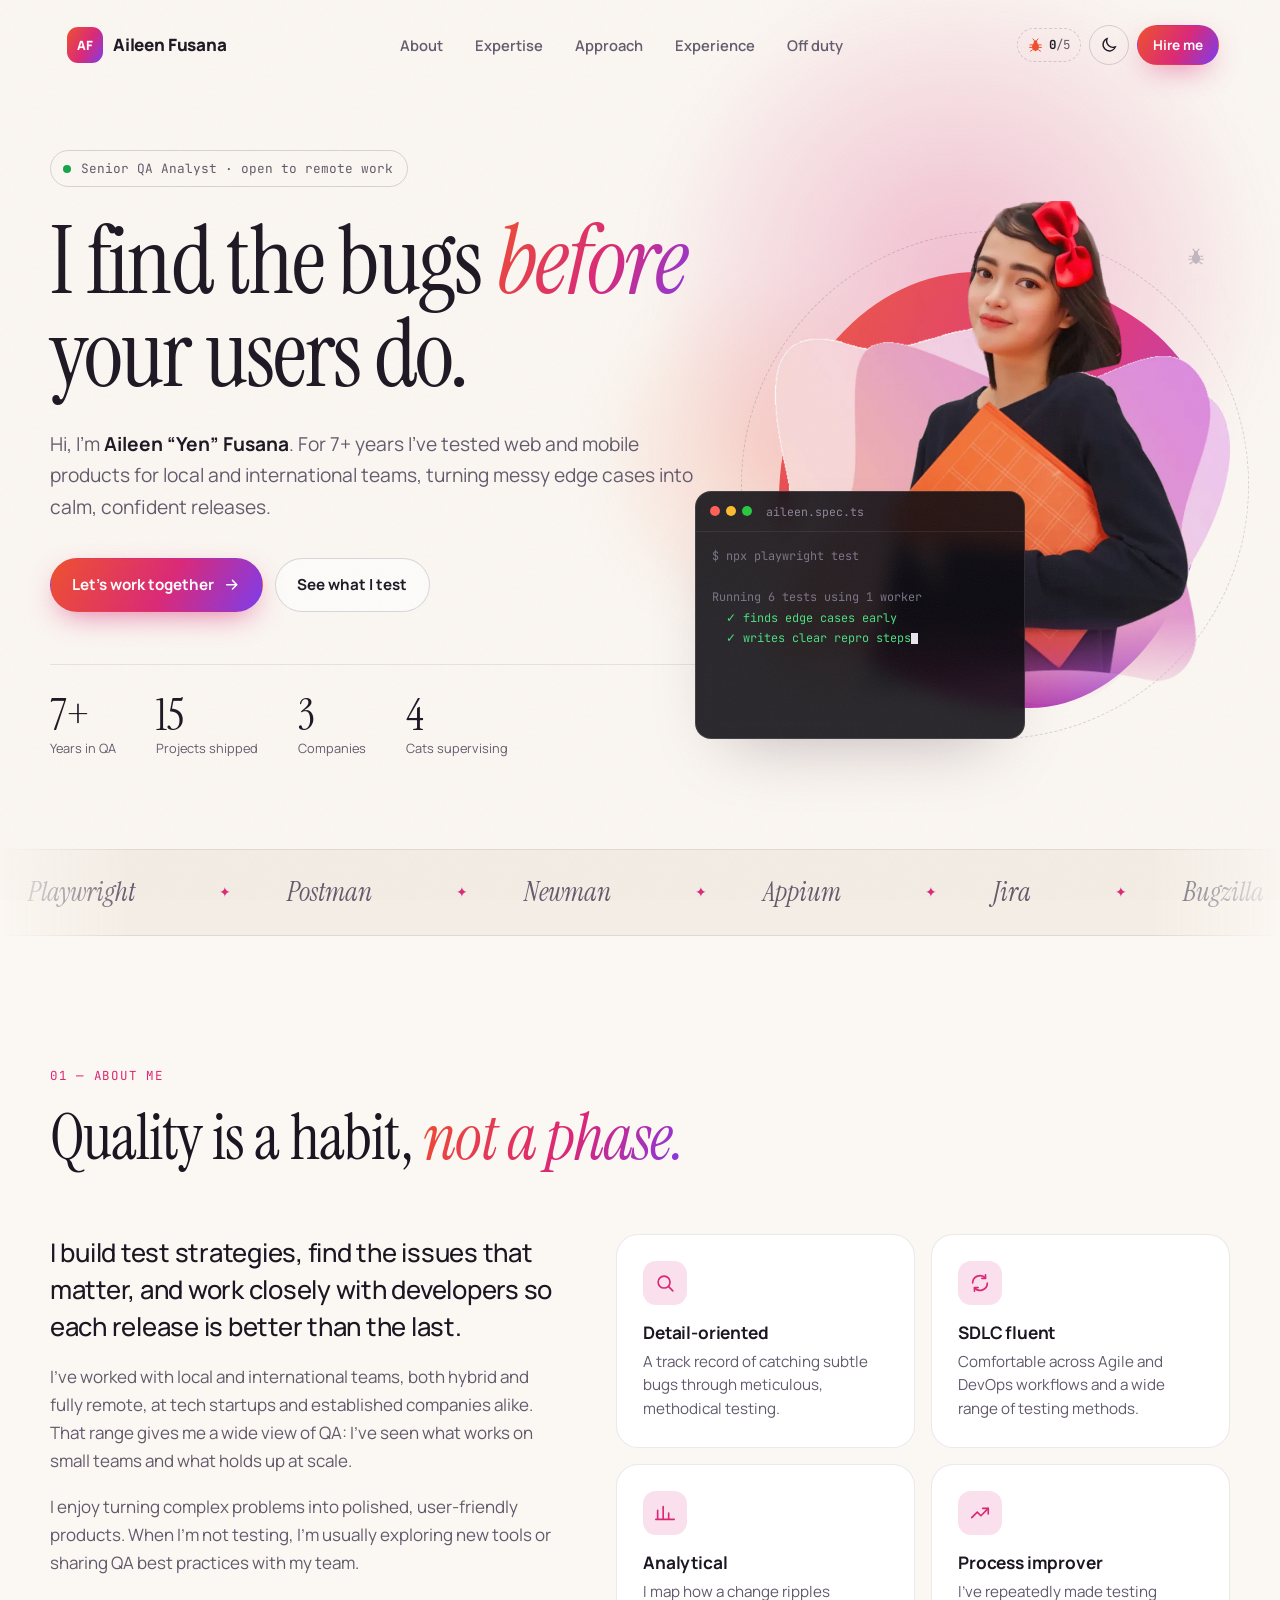
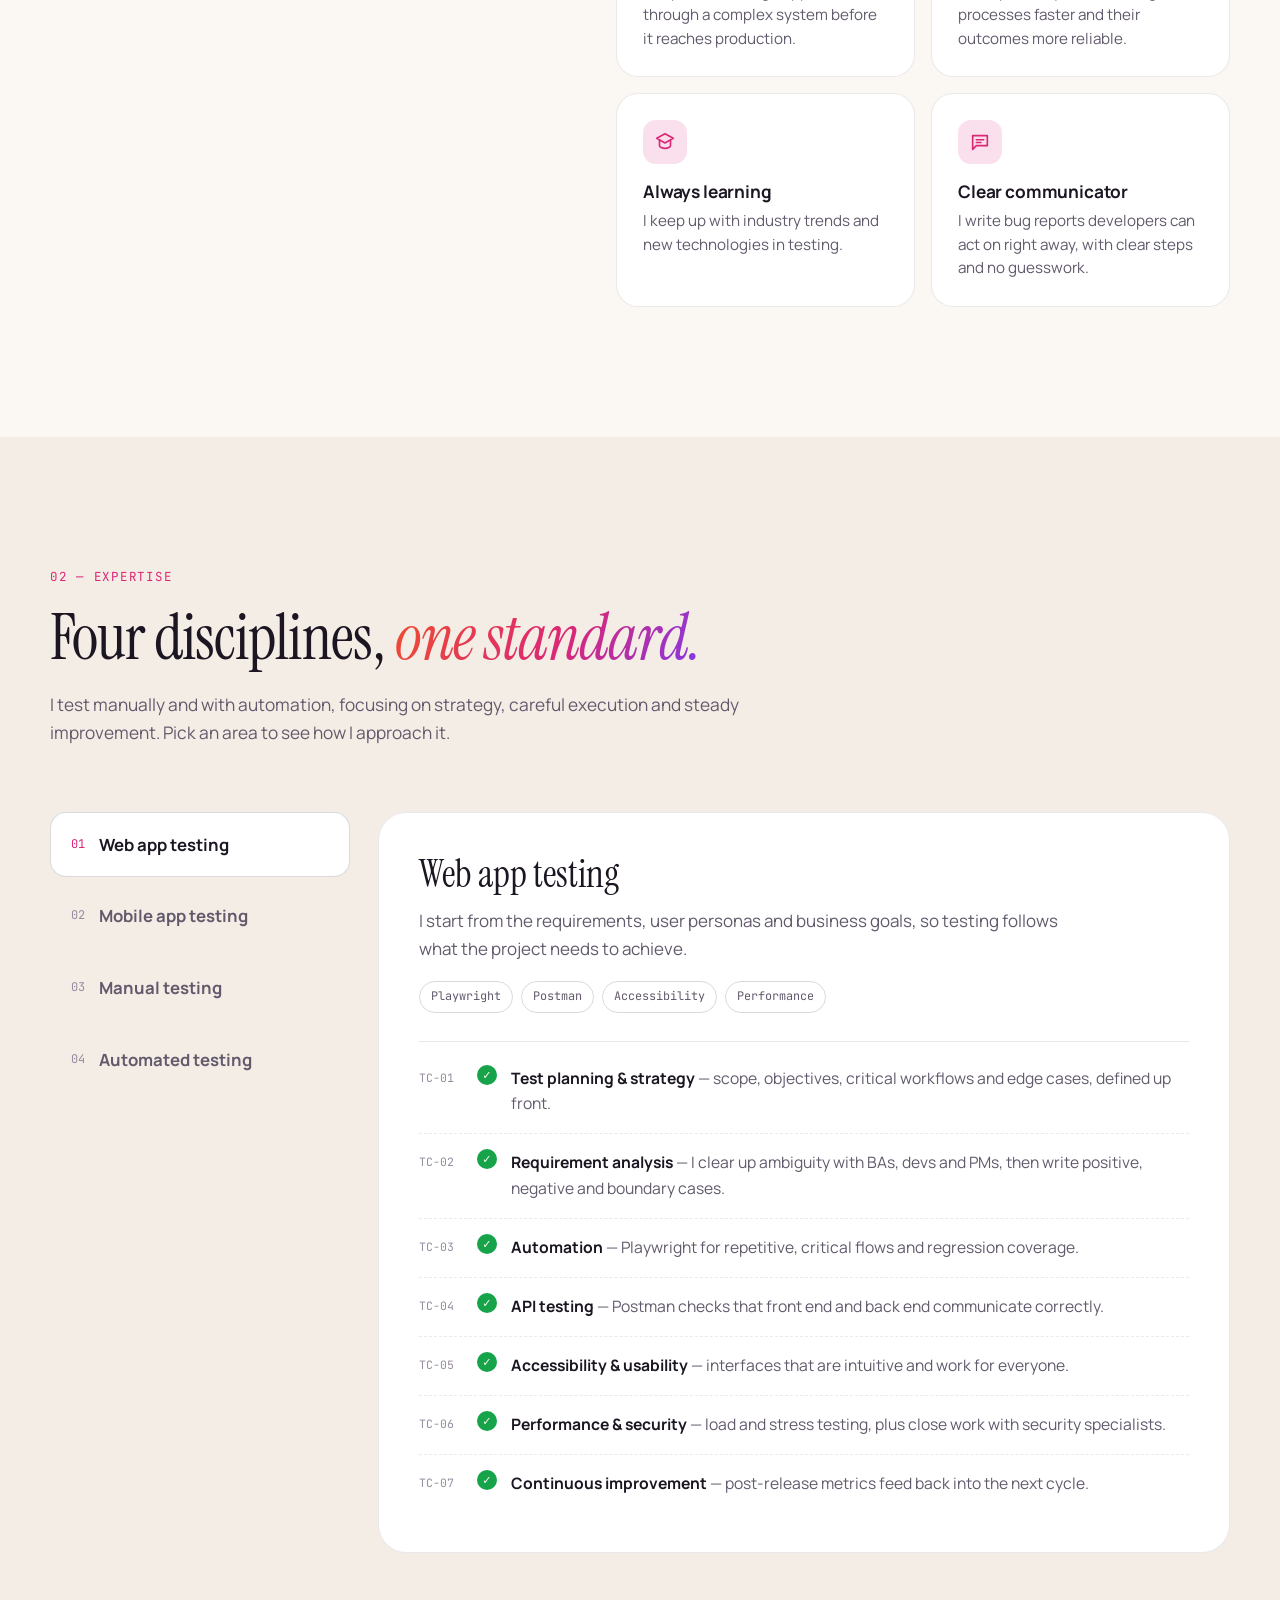
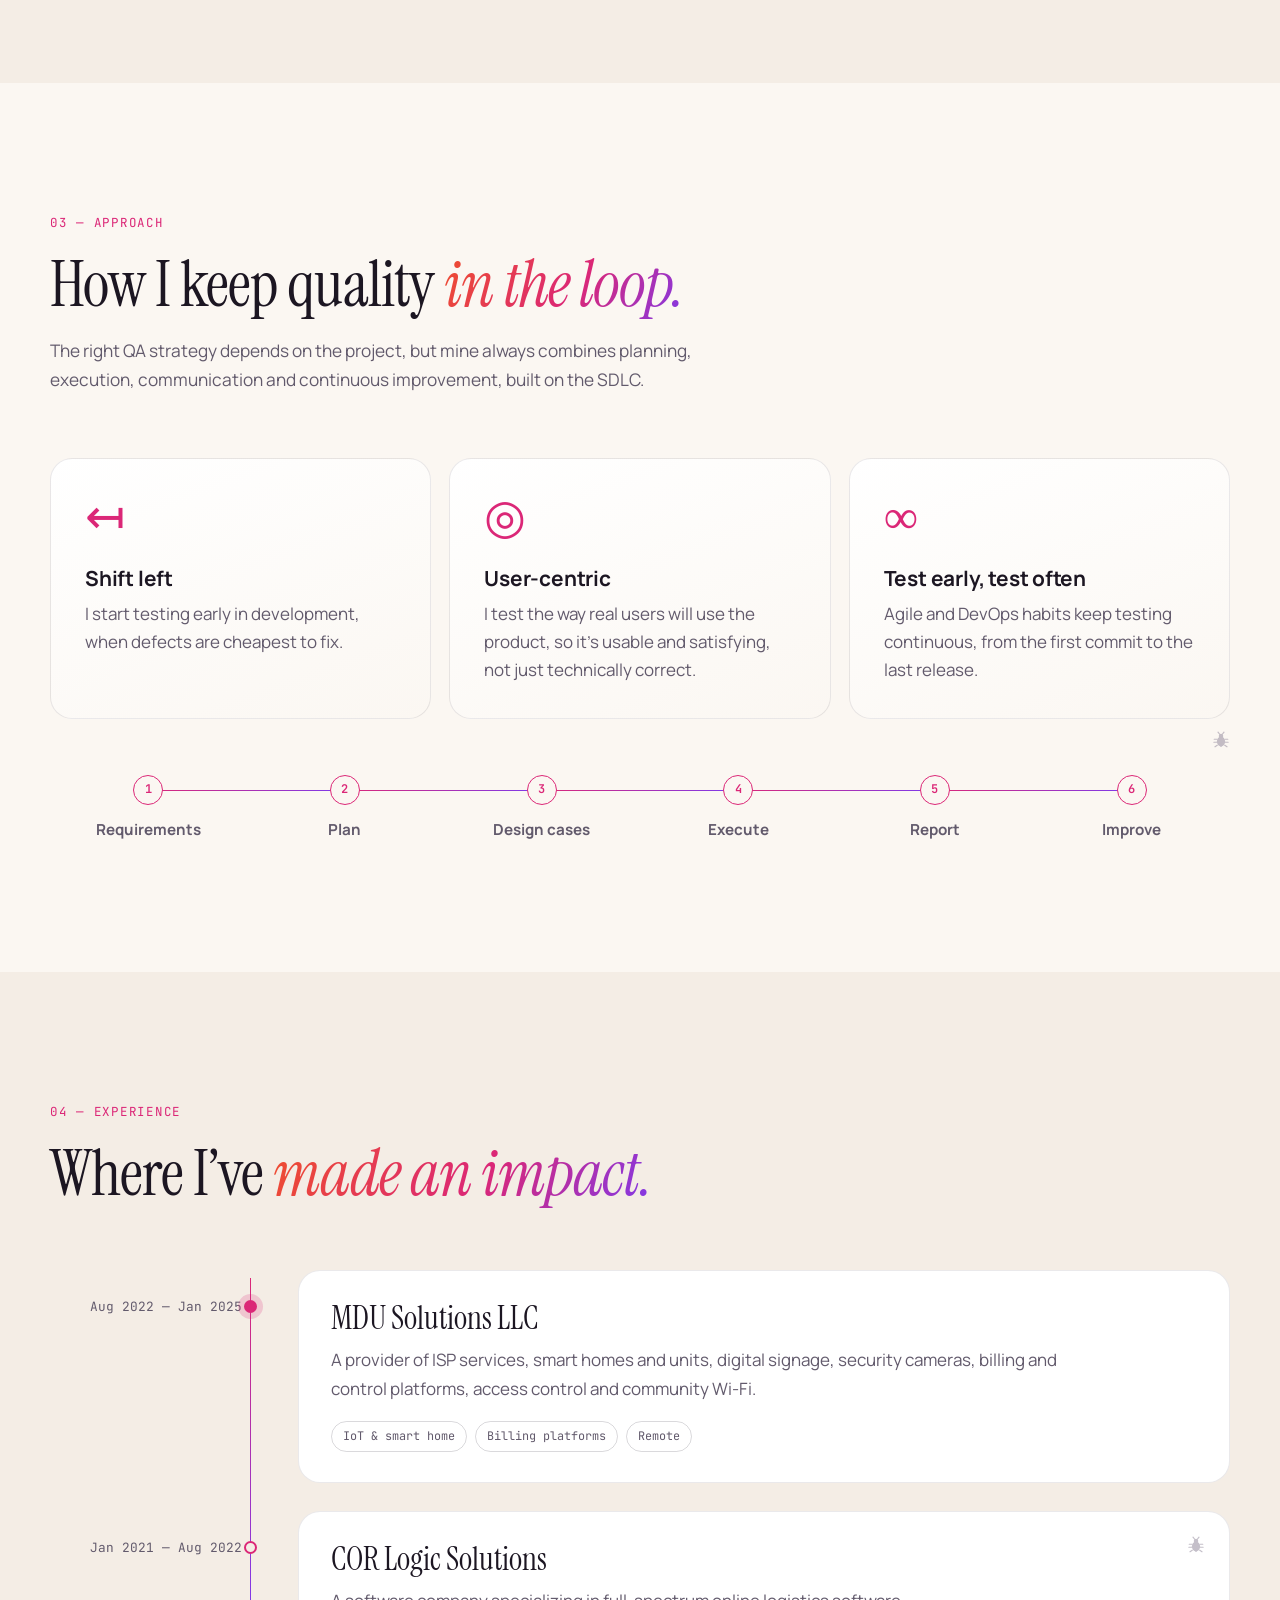
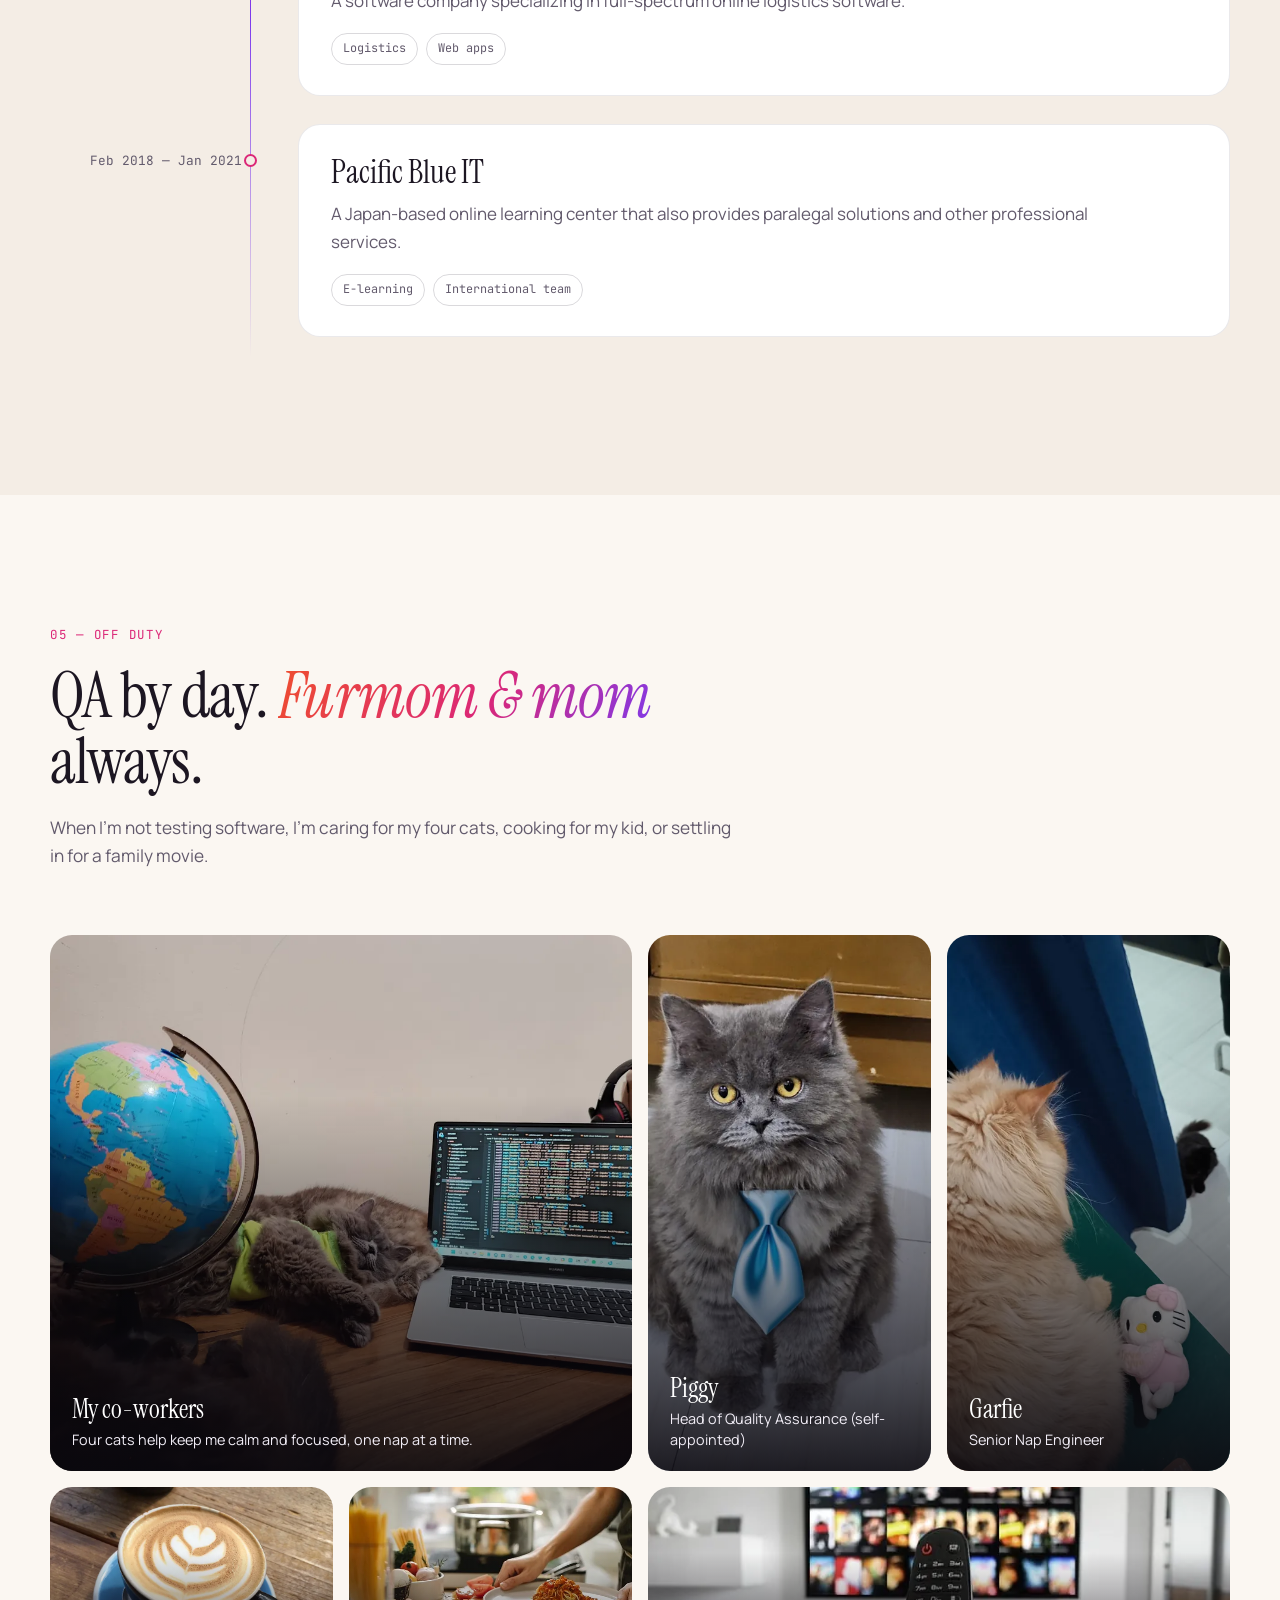
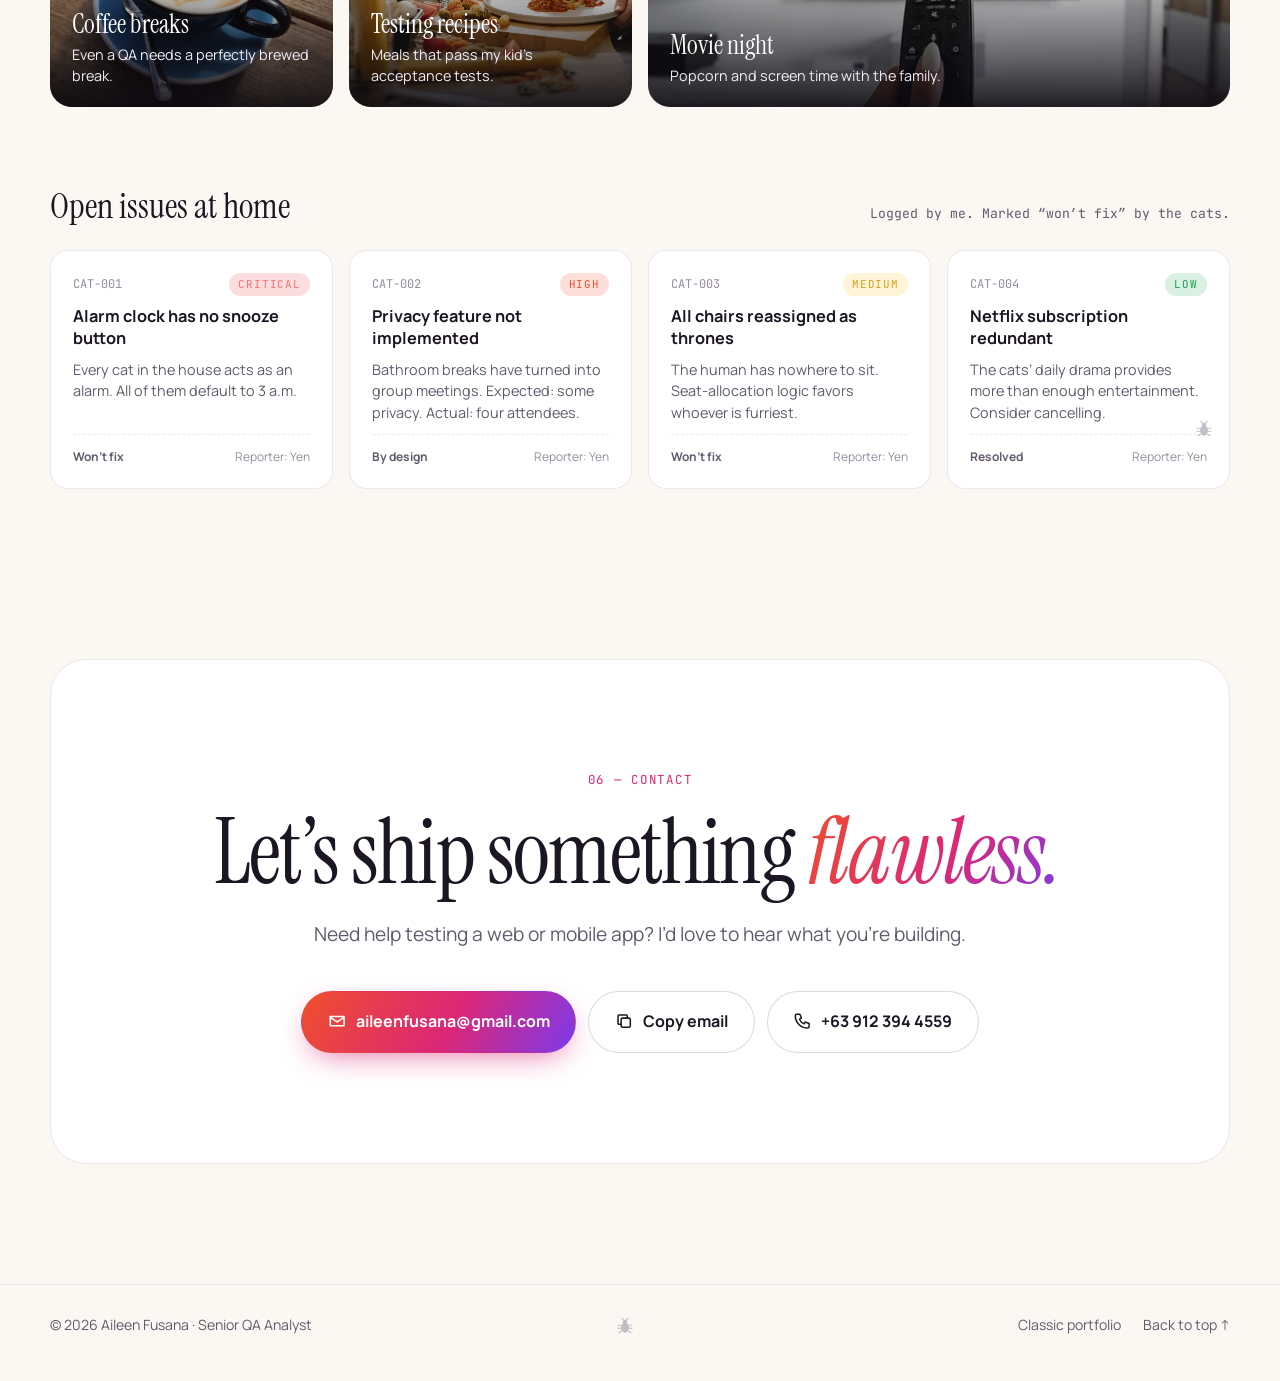
==== v2/index.html @ 0d00c23a "Add redesigned portfolio (v2) served at /v2/ A new single-page portfolio built alongside the classic" ====
<!doctype html>
<html lang="en">
<head>
  <meta charset="utf-8">
  <meta name="viewport" content="width=device-width, initial-scale=1">
  <title>Aileen Fusana — Senior QA Analyst</title>
  <meta name="description" content="Aileen “Yen” Fusana — Senior QA Analyst with 7+ years in web, mobile, manual and automated testing (Playwright, Postman, Appium).">
  <meta name="theme-color" content="#0e0c12">
  <meta property="og:title" content="Aileen Fusana — Senior QA Analyst">
  <meta property="og:description" content="I find the bugs before your users do.">
  <meta property="og:image" content="img/portrait.webp">
  <link rel="icon" href="data:image/svg+xml,<svg xmlns='http://www.w3.org/2000/svg' viewBox='0 0 64 64'><rect width='64' height='64' rx='16' fill='%23ff6b4a'/><path d='M18 33l9 9 19-20' stroke='white' stroke-width='7' fill='none' stroke-linecap='round' stroke-linejoin='round'/></svg>">
  <link rel="preconnect" href="https://fonts.googleapis.com">
  <link rel="preconnect" href="https://fonts.gstatic.com" crossorigin>
  <link href="https://fonts.googleapis.com/css2?family=Instrument+Serif:ital@0;1&family=Manrope:wght@400;500;600;700;800&family=JetBrains+Mono:wght@400;600&display=swap" rel="stylesheet">
  <link rel="stylesheet" href="styles.css">
  <script>
    try { var t = localStorage.getItem('af-theme'); if (t) document.documentElement.dataset.theme = t; } catch (e) {}
  </script>
</head>
<body>
  <div class="grain" aria-hidden="true"></div>

  <!-- ============ NAV ============ -->
  <header class="nav" id="top">
    <a class="brand" href="#top" aria-label="Aileen Fusana, home">
      <span class="brand-mark">AF</span>
      <span class="brand-name">Aileen Fusana</span>
    </a>
    <nav class="nav-links" aria-label="Primary">
      <a href="#about">About</a>
      <a href="#expertise">Expertise</a>
      <a href="#approach">Approach</a>
      <a href="#experience">Experience</a>
      <a href="#life">Off duty</a>
    </nav>
    <div class="nav-actions">
      <span class="bug-counter" title="Hidden bugs on this page — can you find them all?">
        <svg viewBox="0 0 24 24" aria-hidden="true"><use href="#i-bug"/></svg>
        <span><b id="bugs-found">0</b>/<span id="bugs-total">5</span></span>
      </span>
      <button class="icon-btn" id="theme-toggle" aria-label="Toggle colour theme">
        <svg class="sun" viewBox="0 0 24 24" aria-hidden="true"><circle cx="12" cy="12" r="4.5"/><path d="M12 2v2.5M12 19.5V22M2 12h2.5M19.5 12H22M4.9 4.9l1.8 1.8M17.3 17.3l1.8 1.8M4.9 19.1l1.8-1.8M17.3 6.7l1.8-1.8"/></svg>
        <svg class="moon" viewBox="0 0 24 24" aria-hidden="true"><path d="M20.5 14.5A8.5 8.5 0 0 1 9.5 3.5a8.5 8.5 0 1 0 11 11z"/></svg>
      </button>
      <a class="btn btn-sm btn-primary nav-cta" href="#contact">Hire me</a>
      <button class="icon-btn menu-btn" id="menu-btn" aria-label="Open menu" aria-expanded="false" aria-controls="mobile-menu">
        <svg viewBox="0 0 24 24" aria-hidden="true"><path d="M4 7h16M4 12h16M4 17h16"/></svg>
      </button>
    </div>
  </header>
  <div class="mobile-menu" id="mobile-menu" hidden>
    <a href="#about">About</a>
    <a href="#expertise">Expertise</a>
    <a href="#approach">Approach</a>
    <a href="#experience">Experience</a>
    <a href="#life">Off duty</a>
    <a href="#contact" class="btn btn-primary">Hire me</a>
  </div>

  <main>
    <!-- ============ HERO ============ -->
    <section class="hero">
      <div class="hero-glow" aria-hidden="true"></div>
      <div class="container hero-grid">
        <div class="hero-copy">
          <p class="eyebrow reveal"><span class="pulse"></span> Senior QA Analyst · open to remote work</p>
          <h1 class="display reveal">
            I find the bugs <em>before</em> your users&nbsp;do.
          </h1>
          <p class="lede reveal">
            Hi, I’m <strong>Aileen “Yen” Fusana</strong>. For 7+ years I’ve tested web and mobile products for local and international teams,
            turning messy edge cases into calm, confident releases.
          </p>
          <div class="hero-ctas reveal">
            <a class="btn btn-primary" href="#contact">
              Let’s work together
              <svg viewBox="0 0 24 24" aria-hidden="true"><path d="M5 12h14M13 6l6 6-6 6"/></svg>
            </a>
            <a class="btn btn-ghost" href="#expertise">See what I test</a>
          </div>
          <dl class="stats reveal">
            <div><dt>Years in QA</dt><dd><span data-count="7">7</span>+</dd></div>
            <div><dt>Projects shipped</dt><dd><span data-count="15">15</span></dd></div>
            <div><dt>Companies</dt><dd><span data-count="3">3</span></dd></div>
            <div><dt>Cats supervising</dt><dd><span data-count="4">4</span></dd></div>
          </dl>
        </div>

        <div class="hero-visual reveal">
          <div class="portrait-wrap">
            <div class="blob" aria-hidden="true"></div>
            <div class="ring" aria-hidden="true"></div>
            <img class="portrait" src="img/portrait.webp" width="834" height="900" alt="Portrait of Aileen Fusana holding an orange folder">
            <span class="bug bug-hero" data-bug role="button" tabindex="0" aria-label="A hidden bug — squash it"><svg viewBox="0 0 24 24"><use href="#i-bug"/></svg></span>
          </div>

          <figure class="terminal" aria-label="Animated test run">
            <div class="term-bar">
              <i></i><i></i><i></i>
              <span>aileen.spec.ts</span>
            </div>
            <pre class="term-body" id="term"><span class="t-dim">$</span> npx playwright test</pre>
          </figure>
        </div>
      </div>
    </section>

    <!-- ============ MARQUEE ============ -->
    <div class="marquee" aria-label="Tools I use">
      <div class="marquee-track">
        <span>Playwright</span><span>Postman</span><span>Newman</span><span>Appium</span><span>Jira</span><span>Bugzilla</span><span>GitHub Actions</span><span>Jenkins</span><span>WCAG</span><span>OWASP Mobile</span><span>Exploratory testing</span><span>Regression suites</span>
        <span aria-hidden="true">Playwright</span><span aria-hidden="true">Postman</span><span aria-hidden="true">Newman</span><span aria-hidden="true">Appium</span><span aria-hidden="true">Jira</span><span aria-hidden="true">Bugzilla</span><span aria-hidden="true">GitHub Actions</span><span aria-hidden="true">Jenkins</span><span aria-hidden="true">WCAG</span><span aria-hidden="true">OWASP Mobile</span><span aria-hidden="true">Exploratory testing</span><span aria-hidden="true">Regression suites</span>
      </div>
    </div>

    <!-- ============ ABOUT ============ -->
    <section class="section" id="about">
      <div class="container">
        <div class="section-head reveal">
          <p class="kicker">01 — About me</p>
          <h2 class="title">Quality is a habit, <em>not a phase.</em></h2>
        </div>

        <div class="about-grid">
          <div class="about-text reveal">
            <p class="big">
              I build test strategies, find the issues that matter, and work closely with developers so each release is
              better than the last.
            </p>
            <p>
              I’ve worked with local and international teams, both hybrid and fully remote, at tech startups and established
              companies alike. That range gives me a wide view of QA: I’ve seen what works on small teams and
              what holds up at scale.
            </p>
            <p>
              I enjoy turning complex problems into polished, user-friendly products. When I’m not testing, I’m usually
              exploring new tools or sharing QA best practices with my team.
            </p>
          </div>

          <ul class="traits">
            <li class="trait reveal">
              <span class="trait-ico"><svg viewBox="0 0 24 24"><circle cx="11" cy="11" r="6.5"/><path d="M16 16l4.5 4.5"/></svg></span>
              <h3>Detail-oriented</h3>
              <p>A track record of catching subtle bugs through meticulous, methodical testing.</p>
            </li>
            <li class="trait reveal">
              <span class="trait-ico"><svg viewBox="0 0 24 24"><path d="M4 12a8 8 0 0 1 14-5.3M20 12a8 8 0 0 1-14 5.3"/><path d="M18 3v4h-4M6 21v-4h4"/></svg></span>
              <h3>SDLC fluent</h3>
              <p>Comfortable across Agile and DevOps workflows and a wide range of testing methods.</p>
            </li>
            <li class="trait reveal">
              <span class="trait-ico"><svg viewBox="0 0 24 24"><path d="M4 19V9M10 19V5M16 19v-7M22 19H2"/></svg></span>
              <h3>Analytical</h3>
              <p>I map how a change ripples through a complex system before it reaches production.</p>
            </li>
            <li class="trait reveal">
              <span class="trait-ico"><svg viewBox="0 0 24 24"><path d="M3 17l6-6 4 4 8-8"/><path d="M15 7h6v6"/></svg></span>
              <h3>Process improver</h3>
              <p>I’ve repeatedly made testing processes faster and their outcomes more reliable.</p>
            </li>
            <li class="trait reveal">
              <span class="trait-ico"><svg viewBox="0 0 24 24"><path d="M12 3l9 5-9 5-9-5 9-5z"/><path d="M6 10.5V16c0 1.5 3 3 6 3s6-1.5 6-3v-5.5"/></svg></span>
              <h3>Always learning</h3>
              <p>I keep up with industry trends and new technologies in testing.</p>
            </li>
            <li class="trait reveal">
              <span class="trait-ico"><svg viewBox="0 0 24 24"><path d="M4 5h16v11H8l-4 4V5z"/><path d="M8 9.5h8M8 12.5h5"/></svg></span>
              <h3>Clear communicator</h3>
              <p>I write bug reports developers can act on right away, with clear steps and no guesswork.</p>
            </li>
          </ul>
        </div>
      </div>
    </section>

    <!-- ============ EXPERTISE ============ -->
    <section class="section section-alt" id="expertise">
      <div class="container">
        <div class="section-head reveal">
          <p class="kicker">02 — Expertise</p>
          <h2 class="title">Four disciplines, <em>one standard.</em></h2>
          <p class="section-sub">I test manually and with automation, focusing on strategy, careful execution and steady improvement. Pick an area to see how I approach it.</p>
        </div>

        <div class="tabs reveal">
          <div class="tab-list" role="tablist" aria-label="Areas of expertise">
            <button role="tab" id="tab-web" aria-controls="panel-web" aria-selected="true">
              <span class="tab-num">01</span> Web app testing
            </button>
            <button role="tab" id="tab-mobile" aria-controls="panel-mobile" aria-selected="false" tabindex="-1">
              <span class="tab-num">02</span> Mobile app testing
            </button>
            <button role="tab" id="tab-manual" aria-controls="panel-manual" aria-selected="false" tabindex="-1">
              <span class="tab-num">03</span> Manual testing
            </button>
            <button role="tab" id="tab-auto" aria-controls="panel-auto" aria-selected="false" tabindex="-1">
              <span class="tab-num">04</span> Automated testing
            </button>
          </div>

          <div class="tab-panels">
            <article role="tabpanel" id="panel-web" aria-labelledby="tab-web" class="panel">
              <header>
                <h3>Web app testing</h3>
                <p>I start from the requirements, user personas and business goals, so testing follows what the project needs to achieve.</p>
                <div class="chips"><span>Playwright</span><span>Postman</span><span>Accessibility</span><span>Performance</span></div>
              </header>
              <ol class="cases">
                <li><b>Test planning &amp; strategy</b> — scope, objectives, critical workflows and edge cases, defined up front.</li>
                <li><b>Requirement analysis</b> — I clear up ambiguity with BAs, devs and PMs, then write positive, negative and boundary cases.</li>
                <li><b>Automation</b> — Playwright for repetitive, critical flows and regression coverage.</li>
                <li><b>API testing</b> — Postman checks that front end and back end communicate correctly.</li>
                <li><b>Accessibility &amp; usability</b> — interfaces that are intuitive and work for everyone.</li>
                <li><b>Performance &amp; security</b> — load and stress testing, plus close work with security specialists.</li>
                <li><b>Continuous improvement</b> — post-release metrics feed back into the next cycle.</li>
              </ol>
            </article>

            <article role="tabpanel" id="panel-mobile" aria-labelledby="tab-mobile" class="panel" hidden>
              <header>
                <h3>Mobile app testing</h3>
                <p>Every device, OS version and network condition, covered with an adaptive, real-device-first approach.</p>
                <div class="chips"><span>iOS</span><span>Android</span><span>Appium</span><span>OWASP Mobile</span></div>
              </header>
              <ol class="cases">
                <li><b>Device matrix planning</b> — target audience, platform constraints and priorities mapped out early.</li>
                <li><b>Real devices first</b> — emulators and simulators where they help, physical hardware where it counts.</li>
                <li><b>Cross-platform compatibility</b> — a curated range of screen sizes and OS versions.</li>
                <li><b>UI/UX &amp; accessibility</b> — Material Design, Apple’s HIG and WCAG compliance.</li>
                <li><b>Performance &amp; battery</b> — Wi-Fi, 4G and 5G, with memory and battery drain monitored under load.</li>
                <li><b>Network &amp; offline</b> — low bandwidth, dropped connections and clean data sync when a device reconnects.</li>
                <li><b>Security</b> — data leaks, authentication flaws and insecure storage, checked against OWASP.</li>
              </ol>
            </article>

            <article role="tabpanel" id="panel-manual" aria-labelledby="tab-manual" class="panel" hidden>
              <header>
                <h3>Manual testing</h3>
                <p>Manual testing is how I put myself in the user’s place, checking that a product works and is pleasant to use.</p>
                <div class="chips"><span>Exploratory</span><span>Regression</span><span>Jira</span><span>Bugzilla</span></div>
              </header>
              <ol class="cases">
                <li><b>Risk-based planning</b> — high-risk areas and the workflows users depend on most come first.</li>
                <li><b>Detailed test cases</b> — positive, negative, boundary and exploratory, modeled on real usage.</li>
                <li><b>Exploratory sessions</b> — I look for the issues that scripted test cases miss.</li>
                <li><b>UI/UX validation</b> — consistency, responsiveness and fidelity to the design spec.</li>
                <li><b>Regression on every build</b> — new features shouldn’t break what already works.</li>
                <li><b>Bug reports developers can act on</b> — steps to reproduce, screenshots and severity.</li>
                <li><b>Cross-browser &amp; cross-device</b> — the same experience on every screen.</li>
              </ol>
            </article>

            <article role="tabpanel" id="panel-auto" aria-labelledby="tab-auto" class="panel" hidden>
              <header>
                <h3>Automated testing</h3>
                <p>Test suites that are robust, maintainable and scalable, checking every commit as part of CI/CD.</p>
                <div class="chips"><span>Playwright</span><span>Postman + Newman</span><span>GitHub Actions</span><span>Jenkins</span></div>
              </header>
              <ol class="cases">
                <li><b>Framework design</b> — modular and reusable, covering functional, regression and integration tests.</li>
                <li><b>UI automation with Playwright</b> — Chrome, Firefox and Safari, on desktop and mobile viewports, including dynamic UIs.</li>
                <li><b>API testing with Postman</b> — reusable collections and environments, with scripted workflows.</li>
                <li><b>Smoke &amp; regression</b> — critical features checked on every build.</li>
                <li><b>Data-driven tests</b> — parameterized runs that cover many inputs efficiently.</li>
                <li><b>CI/CD quality gates</b> — Jenkins and GitHub Actions catch defects early.</li>
                <li><b>Performance tracing</b> — Newman for API response times, Playwright traces for UI bottlenecks.</li>
              </ol>
            </article>
          </div>
        </div>
      </div>
    </section>

    <!-- ============ APPROACH ============ -->
    <section class="section" id="approach">
      <div class="container">
        <div class="section-head reveal">
          <p class="kicker">03 — Approach</p>
          <h2 class="title">How I keep quality <em>in the loop.</em></h2>
          <p class="section-sub">The right QA strategy depends on the project, but mine always combines planning, execution, communication and continuous improvement, built on the SDLC.</p>
        </div>

        <div class="principles">
          <article class="principle reveal">
            <span class="p-num">↤</span>
            <h3>Shift left</h3>
            <p>I start testing early in development, when defects are cheapest to fix.</p>
          </article>
          <article class="principle reveal">
            <span class="p-num">◎</span>
            <h3>User-centric</h3>
            <p>I test the way real users will use the product, so it’s usable and satisfying, not just technically correct.</p>
          </article>
          <article class="principle reveal">
            <span class="p-num">∞</span>
            <h3>Test early, test often</h3>
            <p>Agile and DevOps habits keep testing continuous, from the first commit to the last release.</p>
          </article>
          <span class="bug bug-approach" data-bug role="button" tabindex="0" aria-label="A hidden bug — squash it"><svg viewBox="0 0 24 24"><use href="#i-bug"/></svg></span>
        </div>

        <ol class="pipeline reveal" aria-label="My testing lifecycle">
          <li><span>Requirements</span></li>
          <li><span>Plan</span></li>
          <li><span>Design cases</span></li>
          <li><span>Execute</span></li>
          <li><span>Report</span></li>
          <li><span>Improve</span></li>
        </ol>
      </div>
    </section>

    <!-- ============ EXPERIENCE ============ -->
    <section class="section section-alt" id="experience">
      <div class="container">
        <div class="section-head reveal">
          <p class="kicker">04 — Experience</p>
          <h2 class="title">Where I’ve <em>made an impact.</em></h2>
        </div>

        <ol class="timeline">
          <li class="job reveal">
            <div class="job-when">Aug 2022 — Jan 2025</div>
            <div class="job-card">
              <h3>MDU Solutions LLC</h3>
              <p>A provider of ISP services, smart homes and units, digital signage, security cameras, billing and control platforms, access control and community Wi-Fi.</p>
              <div class="chips"><span>IoT &amp; smart home</span><span>Billing platforms</span><span>Remote</span></div>
            </div>
          </li>
          <li class="job reveal">
            <div class="job-when">Jan 2021 — Aug 2022</div>
            <div class="job-card">
              <h3>COR Logic Solutions</h3>
              <p>A software company specializing in full-spectrum online logistics software.</p>
              <div class="chips"><span>Logistics</span><span>Web apps</span></div>
              <span class="bug bug-job" data-bug role="button" tabindex="0" aria-label="A hidden bug — squash it"><svg viewBox="0 0 24 24"><use href="#i-bug"/></svg></span>
            </div>
          </li>
          <li class="job reveal">
            <div class="job-when">Feb 2018 — Jan 2021</div>
            <div class="job-card">
              <h3>Pacific Blue IT</h3>
              <p>A Japan-based online learning center that also provides paralegal solutions and other professional services.</p>
              <div class="chips"><span>E-learning</span><span>International team</span></div>
            </div>
          </li>
        </ol>
      </div>
    </section>

    <!-- ============ LIFE ============ -->
    <section class="section" id="life">
      <div class="container">
        <div class="section-head reveal">
          <p class="kicker">05 — Off duty</p>
          <h2 class="title">QA by day. <em>Furmom &amp; mom</em> always.</h2>
          <p class="section-sub">When I’m not testing software, I’m caring for my four cats, cooking for my kid, or settling in for a family movie.</p>
        </div>

        <div class="bento">
          <figure class="tile tile-desk reveal">
            <img src="img/desk-cats.webp" width="1200" height="900" loading="lazy" alt="Two cats napping on a desk beside a globe and a laptop showing code">
            <figcaption><b>My co-workers</b> Four cats help keep me calm and focused, one nap at a time.</figcaption>
          </figure>
          <figure class="tile tile-piggy reveal">
            <img src="img/cat-piggy.webp" width="900" height="839" loading="lazy" alt="A grey fluffy cat wearing a blue tie">
            <figcaption><b>Piggy</b> Head of Quality Assurance (self-appointed)</figcaption>
          </figure>
          <figure class="tile tile-garfie reveal">
            <img src="img/cat-garfie.webp" width="675" height="900" loading="lazy" alt="A fluffy orange cat seen from above">
            <figcaption><b>Garfie</b> Senior Nap Engineer</figcaption>
          </figure>
          <figure class="tile tile-coffee reveal">
            <img src="img/coffee.webp" width="900" height="675" loading="lazy" alt="A cup of coffee">
            <figcaption><b>Coffee breaks</b> Even a QA needs a perfectly brewed break.</figcaption>
          </figure>
          <figure class="tile tile-cook reveal">
            <img src="img/cooking.webp" width="640" height="427" loading="lazy" alt="A plate of spaghetti">
            <figcaption><b>Testing recipes</b> Meals that pass my kid’s acceptance tests.</figcaption>
          </figure>
          <figure class="tile tile-movie reveal">
            <img src="img/movie.webp" width="640" height="427" loading="lazy" alt="Popcorn in front of a screen">
            <figcaption><b>Movie night</b> Popcorn and screen time with the family.</figcaption>
          </figure>
        </div>

        <div class="tickets-head reveal">
          <h3>Open issues at home</h3>
          <p>Logged by me. Marked “won’t fix” by the cats.</p>
        </div>
        <div class="tickets">
          <article class="ticket reveal">
            <div class="ticket-top"><code>CAT-001</code><span class="sev sev-crit">Critical</span></div>
            <h4>Alarm clock has no snooze button</h4>
            <p>Every cat in the house acts as an alarm. All of them default to 3 a.m.</p>
            <div class="ticket-foot"><span class="status">Won’t fix</span><span>Reporter: Yen</span></div>
          </article>
          <article class="ticket reveal">
            <div class="ticket-top"><code>CAT-002</code><span class="sev sev-high">High</span></div>
            <h4>Privacy feature not implemented</h4>
            <p>Bathroom breaks have turned into group meetings. Expected: some privacy. Actual: four attendees.</p>
            <div class="ticket-foot"><span class="status">By design</span><span>Reporter: Yen</span></div>
          </article>
          <article class="ticket reveal">
            <div class="ticket-top"><code>CAT-003</code><span class="sev sev-med">Medium</span></div>
            <h4>All chairs reassigned as thrones</h4>
            <p>The human has nowhere to sit. Seat-allocation logic favors whoever is furriest.</p>
            <div class="ticket-foot"><span class="status">Won’t fix</span><span>Reporter: Yen</span></div>
          </article>
          <article class="ticket reveal">
            <div class="ticket-top"><code>CAT-004</code><span class="sev sev-low">Low</span></div>
            <h4>Netflix subscription redundant</h4>
            <p>The cats’ daily drama provides more than enough entertainment. Consider cancelling.</p>
            <div class="ticket-foot"><span class="status">Resolved</span><span>Reporter: Yen</span></div>
            <span class="bug bug-ticket" data-bug role="button" tabindex="0" aria-label="A hidden bug — squash it"><svg viewBox="0 0 24 24"><use href="#i-bug"/></svg></span>
          </article>
        </div>
      </div>
    </section>

    <!-- ============ CONTACT ============ -->
    <section class="contact" id="contact">
      <div class="container">
        <div class="contact-card reveal">
          <div class="contact-glow" aria-hidden="true"></div>
          <p class="kicker">06 — Contact</p>
          <h2 class="display contact-title">Let’s ship something <em>flawless.</em></h2>
          <p class="lede">Need help testing a web or mobile app? I’d love to hear what you’re building.</p>
          <div class="contact-actions">
            <a class="btn btn-primary btn-lg" href="mailto:aileenfusana@gmail.com?subject=Hello%20Aileen%20%E2%80%94%20QA%20project">
              <svg viewBox="0 0 24 24" aria-hidden="true"><path d="M3 6h18v12H3z"/><path d="M3 7l9 6 9-6"/></svg>
              aileenfusana@gmail.com
            </a>
            <button class="btn btn-ghost btn-lg" id="copy-email" data-email="aileenfusana@gmail.com">
              <svg viewBox="0 0 24 24" aria-hidden="true"><rect x="8" y="8" width="12" height="12" rx="2"/><path d="M16 8V5a1 1 0 0 0-1-1H5a1 1 0 0 0-1 1v10a1 1 0 0 0 1 1h3"/></svg>
              <span>Copy email</span>
            </button>
            <a class="btn btn-ghost btn-lg" href="tel:+639123944559">
              <svg viewBox="0 0 24 24" aria-hidden="true"><path d="M5 3h4l2 5-2.5 1.5a11 11 0 0 0 6 6L16 13l5 2v4a2 2 0 0 1-2 2A16 16 0 0 1 3 5a2 2 0 0 1 2-2z"/></svg>
              +63 912 394 4559
            </a>
          </div>
        </div>
      </div>
    </section>
  </main>

  <footer class="footer">
    <div class="container footer-inner">
      <span>© <span id="year">2026</span> Aileen Fusana · Senior QA Analyst</span>
      <span class="footer-links">
        <a href="../index.html">Classic portfolio</a>
        <a href="#top">Back to top ↑</a>
      </span>
      <span class="bug bug-footer" data-bug role="button" tabindex="0" aria-label="A hidden bug — squash it"><svg viewBox="0 0 24 24"><use href="#i-bug"/></svg></span>
    </div>
  </footer>

  <div class="toast" id="toast" role="status" aria-live="polite"></div>

  <svg width="0" height="0" style="position:absolute" aria-hidden="true">
    <symbol id="i-bug" viewBox="0 0 24 24">
      <ellipse cx="12" cy="14" rx="5.5" ry="6.5" fill="currentColor"/>
      <circle cx="12" cy="6.5" r="3" fill="currentColor"/>
      <path d="M12 8v12.5M6.5 11H3M6.5 15H2.5M7 19l-3 2M17.5 11H21M17.5 15h4M17 19l3 2M10 4L8 1.5M14 4l2-2.5" stroke="currentColor" stroke-width="1.6" fill="none" stroke-linecap="round"/>
    </symbol>
  </svg>

  <script src="script.js" defer></script>
</body>
</html>
---- v2/styles.css ----
/* =========================================================
   Aileen Fusana — Portfolio v2
   ========================================================= */

:root {
  --bg: #0e0c12;
  --bg-2: #15121b;
  --surface: #1b1722;
  --surface-2: #231e2c;
  --line: rgba(255, 255, 255, 0.09);
  --line-strong: rgba(255, 255, 255, 0.16);
  --text: #f5f1ea;
  --muted: #a49cb0;
  --faint: #6f6779;
  --coral: #ff6b4a;
  --pink: #f472b6;
  --violet: #a78bfa;
  --pass: #4ade80;
  --warn: #fbbf24;
  --grad: linear-gradient(120deg, var(--coral) 0%, var(--pink) 55%, var(--violet) 100%);
  --shadow: 0 30px 80px -30px rgba(0, 0, 0, 0.7);
  --radius: 22px;
  --serif: "Instrument Serif", ui-serif, Georgia, serif;
  --sans: "Manrope", ui-sans-serif, system-ui, -apple-system, "Segoe UI", sans-serif;
  --mono: "JetBrains Mono", ui-monospace, SFMono-Regular, Menlo, monospace;
  color-scheme: dark;
}

@media (prefers-color-scheme: light) {
  :root:not([data-theme="dark"]) {
    --bg: #fbf7f2;
    --bg-2: #f4ede5;
    --surface: #ffffff;
    --surface-2: #f7f1ea;
    --line: rgba(30, 20, 40, 0.09);
    --line-strong: rgba(30, 20, 40, 0.16);
    --text: #1c1622;
    --muted: #625a6c;
    --faint: #958c9e;
    --coral: #ef4f2c;
    --pink: #db2777;
    --violet: #7c3aed;
    --pass: #16a34a;
    --shadow: 0 30px 70px -35px rgba(60, 30, 50, 0.35);
    color-scheme: light;
  }
}
:root[data-theme="light"] {
  --bg: #fbf7f2;
  --bg-2: #f4ede5;
  --surface: #ffffff;
  --surface-2: #f7f1ea;
  --line: rgba(30, 20, 40, 0.09);
  --line-strong: rgba(30, 20, 40, 0.16);
  --text: #1c1622;
  --muted: #625a6c;
  --faint: #958c9e;
  --coral: #ef4f2c;
  --pink: #db2777;
  --violet: #7c3aed;
  --pass: #16a34a;
  --shadow: 0 30px 70px -35px rgba(60, 30, 50, 0.35);
  color-scheme: light;
}

/* ---------- Base ---------- */
*, *::before, *::after { box-sizing: border-box; }
html { scroll-behavior: smooth; scroll-padding-top: 84px; -webkit-text-size-adjust: 100%; }
body {
  margin: 0;
  background: var(--bg);
  color: var(--text);
  font-family: var(--sans);
  font-size: 17px;
  line-height: 1.65;
  -webkit-font-smoothing: antialiased;
  overflow-x: hidden;
  transition: background-color .4s ease, color .4s ease;
}
img { display: block; max-width: 100%; height: auto; }
a { color: inherit; text-decoration: none; }
button { font: inherit; color: inherit; cursor: pointer; }
svg { width: 1em; height: 1em; }
h1, h2, h3, h4 { margin: 0; line-height: 1.1; }
p { margin: 0; }
em { font-style: italic; }
::selection { background: var(--pink); color: #fff; }
:focus-visible { outline: 2px solid var(--pink); outline-offset: 3px; border-radius: 6px; }

.container { width: min(1180px, 100% - 32px); margin-inline: auto; }

.grain {
  position: fixed; inset: 0; z-index: 100; pointer-events: none; opacity: .05;
  background-image: url("data:image/svg+xml,%3Csvg xmlns='http://www.w3.org/2000/svg' width='160' height='160'%3E%3Cfilter id='n'%3E%3CfeTurbulence type='fractalNoise' baseFrequency='.85' numOctaves='3' stitchTiles='stitch'/%3E%3C/filter%3E%3Crect width='100%25' height='100%25' filter='url(%23n)'/%3E%3C/svg%3E");
}

/* ---------- Type ---------- */
.display {
  font-family: var(--serif);
  font-weight: 400;
  font-size: clamp(3rem, 7.4vw, 6.4rem);
  line-height: .98;
  letter-spacing: -0.02em;
}
.display em, .title em {
  background: var(--grad);
  -webkit-background-clip: text; background-clip: text;
  color: transparent;
  padding-right: .06em;
}
.title {
  font-family: var(--serif);
  font-weight: 400;
  font-size: clamp(2.4rem, 5vw, 4.2rem);
  letter-spacing: -0.015em;
  line-height: 1.02;
}
.kicker {
  font-family: var(--mono);
  font-size: .78rem;
  letter-spacing: .14em;
  text-transform: uppercase;
  color: var(--pink);
  margin-bottom: 18px;
}
.lede { font-size: clamp(1.05rem, 1.5vw, 1.2rem); color: var(--muted); max-width: 36em; }
.lede strong { color: var(--text); font-weight: 700; }

/* ---------- Buttons ---------- */
.btn {
  display: inline-flex; align-items: center; gap: .6em;
  padding: .9em 1.4em;
  border-radius: 999px;
  font-weight: 700; font-size: .95rem;
  border: 1px solid transparent;
  transition: transform .25s cubic-bezier(.2,.8,.2,1), box-shadow .25s ease, background-color .25s ease, border-color .25s ease;
  white-space: nowrap;
}
.btn svg { width: 1.15em; height: 1.15em; fill: none; stroke: currentColor; stroke-width: 2; stroke-linecap: round; stroke-linejoin: round; }
.btn-primary { background: var(--grad); color: #fff; box-shadow: 0 10px 30px -10px color-mix(in srgb, var(--pink) 70%, transparent); }
.btn-primary:hover { transform: translateY(-2px); box-shadow: 0 16px 40px -12px color-mix(in srgb, var(--pink) 80%, transparent); }
.btn-ghost { border-color: var(--line-strong); background: color-mix(in srgb, var(--surface) 60%, transparent); }
.btn-ghost:hover { border-color: var(--text); transform: translateY(-2px); }
.btn-sm { padding: .55em 1.1em; font-size: .85rem; }
.btn-lg { padding: 1.05em 1.6em; font-size: 1rem; }

.icon-btn {
  display: grid; place-items: center;
  width: 40px; height: 40px; border-radius: 50%;
  border: 1px solid var(--line-strong); background: transparent;
  transition: border-color .2s ease, transform .2s ease;
}
.icon-btn:hover { border-color: var(--text); }
.icon-btn svg { width: 18px; height: 18px; fill: none; stroke: currentColor; stroke-width: 1.8; stroke-linecap: round; }
.icon-btn .moon { display: none; }
:root[data-theme="light"] .icon-btn .sun { display: none; }
:root[data-theme="light"] .icon-btn .moon { display: block; }
@media (prefers-color-scheme: light) {
  :root:not([data-theme="dark"]) .icon-btn .sun { display: none; }
  :root:not([data-theme="dark"]) .icon-btn .moon { display: block; }
}

/* ---------- Nav ---------- */
.nav {
  position: fixed; top: 14px; left: 50%; transform: translateX(-50%);
  z-index: 50;
  width: min(1180px, 100% - 24px);
  display: flex; align-items: center; justify-content: space-between; gap: 16px;
  padding: 10px 10px 10px 16px;
  border-radius: 999px;
  border: 1px solid transparent;
  transition: background-color .3s ease, border-color .3s ease, box-shadow .3s ease;
}
.nav.scrolled {
  background: color-mix(in srgb, var(--bg) 72%, transparent);
  -webkit-backdrop-filter: blur(16px) saturate(140%);
  backdrop-filter: blur(16px) saturate(140%);
  border-color: var(--line);
  box-shadow: 0 10px 40px -20px rgba(0,0,0,.5);
}
.brand { display: flex; align-items: center; gap: 10px; font-weight: 800; letter-spacing: -.01em; }
.brand-mark {
  display: grid; place-items: center; width: 36px; height: 36px; border-radius: 11px;
  background: var(--grad); color: #fff; font-size: .8rem; letter-spacing: .02em;
}
.nav-links { display: flex; gap: 4px; }
.nav-links a {
  padding: 8px 14px; border-radius: 999px; font-size: .92rem; font-weight: 600; color: var(--muted);
  transition: color .2s ease, background-color .2s ease;
}
.nav-links a:hover, .nav-links a.active { color: var(--text); background: var(--line); }
.nav-actions { display: flex; align-items: center; gap: 8px; }
.menu-btn { display: none; }

.bug-counter {
  display: inline-flex; align-items: center; gap: 6px;
  font-family: var(--mono); font-size: .78rem; color: var(--muted);
  padding: 6px 10px; border-radius: 999px; border: 1px dashed var(--line-strong);
}
.bug-counter svg { width: 15px; height: 15px; color: var(--coral); }
.bug-counter b { color: var(--text); }
.bug-counter.done { border-style: solid; border-color: var(--pass); color: var(--pass); }
.bug-counter.done svg { color: var(--pass); }

.mobile-menu {
  position: fixed; top: 76px; left: 12px; right: 12px; z-index: 49;
  display: flex; flex-direction: column; gap: 4px; padding: 14px;
  background: var(--surface); border: 1px solid var(--line); border-radius: 20px;
  box-shadow: var(--shadow);
}
.mobile-menu[hidden] { display: none; }
.mobile-menu a { padding: 12px 14px; border-radius: 12px; font-weight: 600; }
.mobile-menu a:not(.btn):hover { background: var(--line); }
.mobile-menu .btn { justify-content: center; margin-top: 6px; }

/* ---------- Hero ---------- */
.hero { position: relative; padding: 150px 0 90px; overflow: hidden; }
.hero-glow {
  position: absolute; inset: -20% -10% auto auto; width: 70vw; height: 70vw; max-width: 900px; max-height: 900px;
  background: radial-gradient(closest-side, color-mix(in srgb, var(--pink) 28%, transparent), transparent 70%),
              radial-gradient(closest-side at 30% 70%, color-mix(in srgb, var(--coral) 22%, transparent), transparent 70%);
  filter: blur(20px); pointer-events: none;
}
.hero-grid { position: relative; display: grid; grid-template-columns: 1.15fr .85fr; gap: 56px; align-items: center; }
.eyebrow {
  display: inline-flex; align-items: center; gap: 10px;
  font-family: var(--mono); font-size: .8rem; color: var(--muted);
  padding: 7px 14px 7px 12px; border: 1px solid var(--line-strong); border-radius: 999px;
  margin-bottom: 28px;
}
.pulse { width: 8px; height: 8px; border-radius: 50%; background: var(--pass); box-shadow: 0 0 0 0 var(--pass); animation: pulse 2s infinite; }
@keyframes pulse {
  0% { box-shadow: 0 0 0 0 color-mix(in srgb, var(--pass) 60%, transparent); }
  70% { box-shadow: 0 0 0 10px transparent; }
  100% { box-shadow: 0 0 0 0 transparent; }
}
.hero .display { margin-bottom: 28px; }
.hero-ctas { display: flex; flex-wrap: wrap; gap: 12px; margin-top: 34px; }

.stats {
  display: grid; grid-template-columns: repeat(4, auto); justify-content: start; gap: 12px 40px;
  margin: 52px 0 0; padding-top: 28px; border-top: 1px solid var(--line);
}
.stats div { display: flex; flex-direction: column-reverse; }
.stats dt { font-size: .8rem; color: var(--muted); }
.stats dd { margin: 0; font-family: var(--serif); font-size: 2.8rem; line-height: 1; }

.hero-visual { position: relative; }
.portrait-wrap { position: relative; aspect-ratio: 834 / 900; max-width: 470px; margin-left: auto; }
.blob {
  position: absolute; inset: 14% 4% 0 4%;
  background: var(--grad);
  border-radius: 46% 54% 42% 58% / 52% 40% 60% 48%;
  animation: morph 14s ease-in-out infinite;
  opacity: .9;
}
@keyframes morph {
  0%, 100% { border-radius: 46% 54% 42% 58% / 52% 40% 60% 48%; transform: rotate(0deg); }
  50% { border-radius: 58% 42% 55% 45% / 42% 58% 42% 58%; transform: rotate(6deg); }
}
.ring {
  position: absolute; inset: 6% -4% -6% -4%;
  border: 1px dashed var(--line-strong); border-radius: 50%;
  animation: spin 60s linear infinite;
}
@keyframes spin { to { transform: rotate(360deg); } }
.portrait {
  position: relative; width: 100%; height: 100%; object-fit: contain; object-position: bottom;
  -webkit-mask-image: linear-gradient(to bottom, #000 82%, transparent 100%);
  mask-image: linear-gradient(to bottom, #000 82%, transparent 100%);
}

.terminal {
  position: absolute; left: -12%; bottom: -6%;
  width: min(330px, 78%); margin: 0;
  background: color-mix(in srgb, #0b0a0f 88%, transparent);
  -webkit-backdrop-filter: blur(10px); backdrop-filter: blur(10px);
  border: 1px solid rgba(255,255,255,.12); border-radius: 16px;
  box-shadow: var(--shadow);
  color: #e9e4f0;
  animation: float 7s ease-in-out infinite;
}
@keyframes float { 50% { transform: translateY(-10px); } }
.term-bar { display: flex; align-items: center; gap: 6px; padding: 10px 14px; border-bottom: 1px solid rgba(255,255,255,.08); }
.term-bar i { width: 10px; height: 10px; border-radius: 50%; background: #ff5f57; }
.term-bar i:nth-child(2) { background: #febc2e; }
.term-bar i:nth-child(3) { background: #28c840; }
.term-bar span { margin-left: 8px; font-family: var(--mono); font-size: .72rem; color: #8d8598; }
.term-body {
  margin: 0; padding: 14px 16px 16px; min-height: 206px;
  font-family: var(--mono); font-size: .74rem; line-height: 1.75; white-space: pre-wrap;
}
.t-dim { color: #7c7487; }
.t-pass { color: #4ade80; }
.t-sum { color: #fff; font-weight: 600; }
.t-cursor { display: inline-block; width: 7px; height: 1em; background: #e9e4f0; vertical-align: -2px; animation: blink 1s steps(1) infinite; }
@keyframes blink { 50% { opacity: 0; } }

/* ---------- Marquee ---------- */
.marquee {
  border-block: 1px solid var(--line);
  background: var(--bg-2);
  overflow: hidden; padding: 20px 0;
  -webkit-mask-image: linear-gradient(90deg, transparent, #000 10%, #000 90%, transparent);
  mask-image: linear-gradient(90deg, transparent, #000 10%, #000 90%, transparent);
}
.marquee-track { display: flex; width: max-content; animation: marquee 40s linear infinite; }
.marquee-track span {
  font-family: var(--serif); font-size: 1.7rem; font-style: italic; color: var(--muted);
  padding: 0 28px; display: inline-flex; align-items: center; gap: 56px;
}
.marquee-track span::after { content: "✦"; font-style: normal; font-size: .9rem; color: var(--pink); margin-left: 28px; }
@keyframes marquee { to { transform: translateX(-50%); } }

/* ---------- Sections ---------- */
.section { padding: 130px 0; position: relative; }
.section-alt { background: var(--bg-2); }
.section-head { max-width: 760px; margin-bottom: 64px; }
.section-sub { margin-top: 20px; color: var(--muted); font-size: 1.08rem; max-width: 40em; }

/* About */
.about-grid { display: grid; grid-template-columns: .9fr 1.1fr; gap: 64px; align-items: start; }
.about-text { display: grid; gap: 18px; color: var(--muted); position: sticky; top: 110px; }
.about-text .big { font-size: clamp(1.3rem, 2vw, 1.6rem); line-height: 1.45; color: var(--text); font-weight: 500; letter-spacing: -.01em; }
.traits { list-style: none; margin: 0; padding: 0; display: grid; grid-template-columns: 1fr 1fr; gap: 16px; }
.trait {
  padding: 26px; border-radius: var(--radius);
  background: var(--surface); border: 1px solid var(--line);
  transition: transform .35s cubic-bezier(.2,.8,.2,1), border-color .3s ease;
}
.trait:hover { transform: translateY(-4px); border-color: color-mix(in srgb, var(--pink) 50%, transparent); }
.trait-ico {
  display: grid; place-items: center; width: 44px; height: 44px; border-radius: 13px; margin-bottom: 18px;
  background: color-mix(in srgb, var(--pink) 14%, transparent); color: var(--pink);
}
.trait-ico svg { width: 22px; height: 22px; fill: none; stroke: currentColor; stroke-width: 1.8; stroke-linecap: round; stroke-linejoin: round; }
.trait h3 { font-size: 1.08rem; font-weight: 700; margin-bottom: 8px; letter-spacing: -.01em; }
.trait p { color: var(--muted); font-size: .95rem; line-height: 1.55; }

/* Expertise tabs */
.tabs { display: grid; grid-template-columns: 300px 1fr; gap: 28px; align-items: start; }
.tab-list { display: flex; flex-direction: column; gap: 6px; position: sticky; top: 110px; }
.tab-list button {
  display: flex; align-items: center; gap: 14px; text-align: left;
  padding: 18px 20px; border-radius: 16px; border: 1px solid transparent; background: transparent;
  font-size: 1.05rem; font-weight: 700; color: var(--muted);
  transition: all .25s ease;
}
.tab-list button:hover { color: var(--text); background: var(--line); }
.tab-list button[aria-selected="true"] { color: var(--text); background: var(--surface); border-color: var(--line-strong); box-shadow: var(--shadow); }
.tab-num { font-family: var(--mono); font-size: .75rem; color: var(--faint); font-weight: 400; }
.tab-list button[aria-selected="true"] .tab-num { color: var(--pink); }

.panel {
  padding: 40px; border-radius: 28px; background: var(--surface); border: 1px solid var(--line);
  animation: panelIn .5s cubic-bezier(.2,.8,.2,1);
}
@keyframes panelIn { from { opacity: 0; transform: translateY(12px); } }
.panel header { padding-bottom: 28px; margin-bottom: 8px; border-bottom: 1px solid var(--line); }
.panel h3 { font-family: var(--serif); font-weight: 400; font-size: 2.4rem; margin-bottom: 12px; }
.panel header p { color: var(--muted); max-width: 40em; }
.chips { display: flex; flex-wrap: wrap; gap: 8px; margin-top: 18px; }
.chips span {
  font-family: var(--mono); font-size: .74rem; padding: 5px 11px; border-radius: 999px;
  border: 1px solid var(--line-strong); color: var(--muted);
}
.cases { list-style: none; margin: 0; padding: 0; counter-reset: c; }
.cases li {
  counter-increment: c;
  position: relative; padding: 16px 0 16px 92px; border-bottom: 1px dashed var(--line);
  color: var(--muted); font-size: .98rem;
}
.cases li:last-child { border-bottom: 0; }
.cases li::before {
  content: "TC-0" counter(c);
  position: absolute; left: 0; top: 18px;
  font-family: var(--mono); font-size: .72rem; color: var(--faint);
}
.cases li::after {
  content: "✓"; position: absolute; left: 58px; top: 15px;
  width: 20px; height: 20px; border-radius: 50%; display: grid; place-items: center;
  font-size: .7rem; font-weight: 800; color: var(--bg); background: var(--pass);
  transform: scale(0); animation: tick .4s cubic-bezier(.3,1.6,.5,1) forwards;
  animation-delay: calc(var(--i, 0) * 90ms + 200ms);
}
@keyframes tick { to { transform: scale(1); } }
.cases li b { color: var(--text); font-weight: 700; }

/* Approach */
.principles { position: relative; display: grid; grid-template-columns: repeat(3, 1fr); gap: 18px; }
.principle {
  padding: 34px; border-radius: var(--radius); border: 1px solid var(--line);
  background: linear-gradient(160deg, var(--surface), var(--bg));
  position: relative; overflow: hidden;
}
.principle::before {
  content: ""; position: absolute; inset: 0 0 auto; height: 3px; background: var(--grad);
  transform: scaleX(0); transform-origin: left; transition: transform .6s cubic-bezier(.2,.8,.2,1);
}
.principle:hover::before { transform: scaleX(1); }
.p-num { font-family: var(--serif); font-size: 3rem; line-height: 1; display: block; margin-bottom: 26px; color: var(--pink); }
.principle h3 { font-size: 1.3rem; font-weight: 700; margin-bottom: 10px; letter-spacing: -.01em; }
.principle p { color: var(--muted); }

.pipeline {
  list-style: none; margin: 56px 0 0; padding: 0;
  display: grid; grid-template-columns: repeat(6, 1fr); gap: 0;
  counter-reset: s;
}
.pipeline li { counter-increment: s; position: relative; text-align: center; padding-top: 42px; font-weight: 700; font-size: .95rem; }
.pipeline li::before {
  content: counter(s); position: absolute; top: 0; left: 50%; transform: translateX(-50%); z-index: 1;
  width: 30px; height: 30px; border-radius: 50%; display: grid; place-items: center;
  font-family: var(--mono); font-size: .75rem; font-weight: 600;
  background: var(--bg); border: 1px solid var(--pink); color: var(--pink);
}
.pipeline li::after {
  content: ""; position: absolute; top: 15px; left: 50%; width: 100%; height: 1px;
  background: linear-gradient(90deg, var(--pink), var(--violet));
  transform: scaleX(0); transform-origin: left; transition: transform .5s ease;
}
.pipeline.in li::after { transform: scaleX(1); }
.pipeline li:nth-child(2)::after { transition-delay: .1s; }
.pipeline li:nth-child(3)::after { transition-delay: .2s; }
.pipeline li:nth-child(4)::after { transition-delay: .3s; }
.pipeline li:nth-child(5)::after { transition-delay: .4s; }
.pipeline li:last-child::after { display: none; }
.pipeline span { color: var(--muted); }

/* Experience */
.timeline { list-style: none; margin: 0; padding: 0; position: relative; }
.timeline::before {
  content: ""; position: absolute; left: 200px; top: 8px; bottom: 8px; width: 1px;
  background: linear-gradient(var(--pink), var(--violet), transparent);
}
.job { display: grid; grid-template-columns: 200px 1fr; gap: 48px; padding-bottom: 28px; position: relative; }
.job::before {
  content: ""; position: absolute; left: 194px; top: 30px; width: 13px; height: 13px; border-radius: 50%;
  background: var(--bg-2); border: 2px solid var(--pink);
}
.job:first-child::before { background: var(--pink); box-shadow: 0 0 0 6px color-mix(in srgb, var(--pink) 20%, transparent); }
.job-when { font-family: var(--mono); font-size: .8rem; color: var(--muted); padding-top: 26px; text-align: right; padding-right: 8px; }
.job-card {
  position: relative; padding: 30px 32px; border-radius: var(--radius);
  background: var(--surface); border: 1px solid var(--line);
  transition: transform .35s cubic-bezier(.2,.8,.2,1), border-color .3s;
}
.job-card:hover { transform: translateX(6px); border-color: var(--line-strong); }
.job-card h3 { font-family: var(--serif); font-weight: 400; font-size: 2rem; margin-bottom: 10px; }
.job-card p { color: var(--muted); max-width: 46em; }

/* Life bento */
.bento {
  display: grid; gap: 16px;
  grid-template-columns: repeat(4, 1fr);
  grid-template-rows: 260px 260px 220px;
  grid-template-areas:
    "desk desk piggy garfie"
    "desk desk piggy garfie"
    "coffee cook movie movie";
}
.tile { position: relative; margin: 0; border-radius: var(--radius); overflow: hidden; background: var(--surface); }
.tile img { width: 100%; height: 100%; object-fit: cover; transition: transform .8s cubic-bezier(.2,.8,.2,1); }
.tile:hover img { transform: scale(1.05); }
.tile::after { content: ""; position: absolute; inset: 0; background: linear-gradient(to top, rgba(10,8,14,.9), rgba(10,8,14,.35) 45%, rgba(10,8,14,0) 70%); pointer-events: none; }
.tile figcaption {
  position: absolute; left: 0; right: 0; bottom: 0; z-index: 1; padding: 20px 22px;
  color: #f2eef7; font-size: .9rem; line-height: 1.45;
}
.tile figcaption b { display: block; font-family: var(--serif); font-weight: 400; font-size: 1.6rem; color: #fff; margin-bottom: 2px; }
.tile-desk { grid-area: desk; }
.tile-piggy { grid-area: piggy; }
.tile-garfie { grid-area: garfie; }
.tile-coffee { grid-area: coffee; }
.tile-cook { grid-area: cook; }
.tile-movie { grid-area: movie; }

.tickets-head { margin: 80px 0 24px; display: flex; flex-wrap: wrap; align-items: baseline; justify-content: space-between; gap: 8px 24px; }
.tickets-head h3 { font-family: var(--serif); font-weight: 400; font-size: 2.2rem; }
.tickets-head p { color: var(--muted); font-family: var(--mono); font-size: .82rem; }
.tickets { display: grid; grid-template-columns: repeat(4, 1fr); gap: 16px; }
.ticket {
  position: relative; display: flex; flex-direction: column; gap: 10px;
  padding: 22px; border-radius: 18px; background: var(--surface); border: 1px solid var(--line);
  transition: transform .3s cubic-bezier(.2,.8,.2,1), box-shadow .3s;
}
.ticket:hover { transform: translateY(-4px) rotate(-.5deg); box-shadow: var(--shadow); }
.ticket-top { display: flex; justify-content: space-between; align-items: center; }
.ticket code { font-family: var(--mono); font-size: .75rem; color: var(--faint); }
.sev { font-family: var(--mono); font-size: .68rem; text-transform: uppercase; letter-spacing: .08em; padding: 3px 9px; border-radius: 999px; }
.sev-crit { background: color-mix(in srgb, #ef4444 18%, transparent); color: #f87171; }
.sev-high { background: color-mix(in srgb, var(--coral) 18%, transparent); color: var(--coral); }
.sev-med { background: color-mix(in srgb, var(--warn) 18%, transparent); color: #d4a017; }
.sev-low { background: color-mix(in srgb, var(--pass) 16%, transparent); color: var(--pass); }
.ticket h4 { font-size: 1.02rem; font-weight: 700; line-height: 1.3; }
.ticket p { color: var(--muted); font-size: .9rem; line-height: 1.5; flex: 1; }
.ticket-foot { display: flex; justify-content: space-between; gap: 8px; font-size: .75rem; color: var(--faint); padding-top: 12px; border-top: 1px dashed var(--line); }
.status { font-weight: 700; color: var(--muted); }

/* Contact */
.contact { padding: 40px 0 120px; }
.contact-card {
  position: relative; overflow: hidden; text-align: center;
  padding: clamp(56px, 9vw, 110px) clamp(22px, 6vw, 80px);
  border-radius: 36px; background: var(--surface); border: 1px solid var(--line);
}
.contact-glow {
  position: absolute; inset: auto -20% -60% -20%; height: 120%;
  background: radial-gradient(closest-side, color-mix(in srgb, var(--pink) 30%, transparent), transparent),
              radial-gradient(closest-side at 20% 50%, color-mix(in srgb, var(--coral) 25%, transparent), transparent),
              radial-gradient(closest-side at 80% 50%, color-mix(in srgb, var(--violet) 25%, transparent), transparent);
  pointer-events: none;
}
.contact-card > * { position: relative; }
.contact-title { font-size: clamp(2.8rem, 7vw, 5.6rem); margin-bottom: 22px; }
.contact-card .lede { margin: 0 auto; }
.contact-actions { display: flex; flex-wrap: wrap; justify-content: center; gap: 12px; margin-top: 40px; }

/* Footer */
.footer { border-top: 1px solid var(--line); padding: 28px 0; font-size: .88rem; color: var(--muted); }
.footer-inner { position: relative; display: flex; flex-wrap: wrap; justify-content: space-between; gap: 12px; }
.footer-links { display: flex; gap: 22px; }
.footer-links a:hover { color: var(--text); }

/* Hidden bugs */
.bug {
  position: absolute; z-index: 5; display: grid; place-items: center;
  width: 30px; height: 30px; border-radius: 50%; cursor: crosshair;
  color: var(--faint); opacity: .55;
  transition: opacity .2s, transform .2s, color .2s;
  animation: wiggle 4s ease-in-out infinite;
}
.bug svg { width: 18px; height: 18px; }
.bug:hover, .bug:focus-visible { opacity: 1; color: var(--coral); transform: scale(1.25); }
.bug.squashed { pointer-events: none; animation: squash .5s forwards; }
@keyframes wiggle { 0%, 100% { rotate: -8deg; } 50% { rotate: 10deg; } }
@keyframes squash { 40% { transform: scale(1.6); color: var(--pass); opacity: 1; } 100% { transform: scale(0); opacity: 0; } }
.bug-hero { top: 8%; right: 4%; }
.bug-approach { right: -6px; bottom: -36px; }
.bug-job { right: 18px; top: 18px; }
.bug-ticket { right: 10px; bottom: 44px; }
.bug-footer { right: 50%; top: -2px; }

/* Toast */
.toast {
  position: fixed; left: 50%; bottom: 24px; z-index: 60;
  transform: translate(-50%, calc(100% + 40px));
  visibility: hidden;
  padding: 12px 20px; border-radius: 999px;
  background: var(--text); color: var(--bg); font-weight: 700; font-size: .9rem;
  box-shadow: var(--shadow);
  transition: transform .4s cubic-bezier(.2,.8,.2,1), visibility 0s linear .4s;
  max-width: calc(100% - 32px); text-align: center;
}
.toast.show { transform: translate(-50%, 0); visibility: visible; transition: transform .4s cubic-bezier(.2,.8,.2,1); }

/* Reveal */
.js .reveal { opacity: 0; transform: translateY(26px); transition: opacity .9s cubic-bezier(.2,.8,.2,1), transform .9s cubic-bezier(.2,.8,.2,1); }
.js .reveal.in { opacity: 1; transform: none; }

/* ---------- Responsive ---------- */
@media (max-width: 1080px) {
  .nav-links { display: none; }
  .menu-btn { display: grid; }
  .about-grid { grid-template-columns: 1fr; gap: 40px; }
  .about-text { position: static; }
  .tickets { grid-template-columns: repeat(2, 1fr); }
}

@media (max-width: 900px) {
  .hero { padding-top: 120px; }
  .hero-grid { grid-template-columns: 1fr; gap: 64px; }
  .portrait-wrap { margin: 0 auto; max-width: 400px; }
  .terminal { left: -4%; }
  .stats { grid-template-columns: repeat(2, auto); }
  .tabs { grid-template-columns: 1fr; }
  .tab-list { position: static; flex-direction: row; overflow-x: auto; scrollbar-width: none; margin: 0 -16px; padding: 0 16px 4px; }
  .tab-list::-webkit-scrollbar { display: none; }
  .tab-list button { flex: none; padding: 12px 16px; font-size: .92rem; }
  .tab-list button[aria-selected="true"] { box-shadow: none; }
  .principles { grid-template-columns: 1fr; }
  .pipeline { grid-template-columns: repeat(3, 1fr); row-gap: 28px; }
  .pipeline li:nth-child(3)::after { display: none; }
  .timeline::before { left: 6px; }
  .job { grid-template-columns: 1fr; gap: 10px; padding-left: 34px; }
  .job::before { left: 0; top: 4px; }
  .job-when { text-align: left; padding: 0; }
  .bento {
    grid-template-columns: 1fr 1fr;
    grid-template-rows: 300px 260px 200px 200px;
    grid-template-areas: "desk desk" "piggy garfie" "coffee cook" "movie movie";
  }
}

@media (max-width: 560px) {
  body { font-size: 16px; }
  .section { padding: 90px 0; }
  .section-head { margin-bottom: 44px; }
  .brand-name { display: none; }
  .nav-cta { display: none; }
  .stats { gap: 18px 32px; }
  .stats dd { font-size: 2.3rem; }
  .terminal { position: relative; left: 0; bottom: 0; width: 100%; margin-top: -40px; animation: none; }
  .term-body { min-height: 0; }
  .traits { grid-template-columns: 1fr; }
  .panel { padding: 26px 20px; border-radius: 22px; }
  .panel h3 { font-size: 2rem; }
  .cases li { padding-left: 34px; }
  .cases li::before { display: none; }
  .cases li::after { left: 0; }
  .pipeline { grid-template-columns: repeat(2, 1fr); }
  .pipeline li:nth-child(3)::after { display: block; }
  .pipeline li:nth-child(2n)::after { display: none; }
  .bento {
    grid-template-columns: 1fr 1fr;
    grid-template-rows: 240px 220px 170px 170px;
  }
  .tile figcaption { padding: 14px; font-size: .8rem; }
  .tile figcaption b { font-size: 1.3rem; }
  .tickets { grid-template-columns: 1fr; }
  .contact-actions .btn { width: 100%; justify-content: center; }
  .footer-inner { flex-direction: column; }
  .bug-footer { right: 0; top: 0; }
}

@media (prefers-reduced-motion: reduce) {
  *, *::before, *::after { animation-duration: .001ms !important; animation-iteration-count: 1 !important; transition-duration: .001ms !important; scroll-behavior: auto !important; }
  .marquee-track { animation: none; }
}
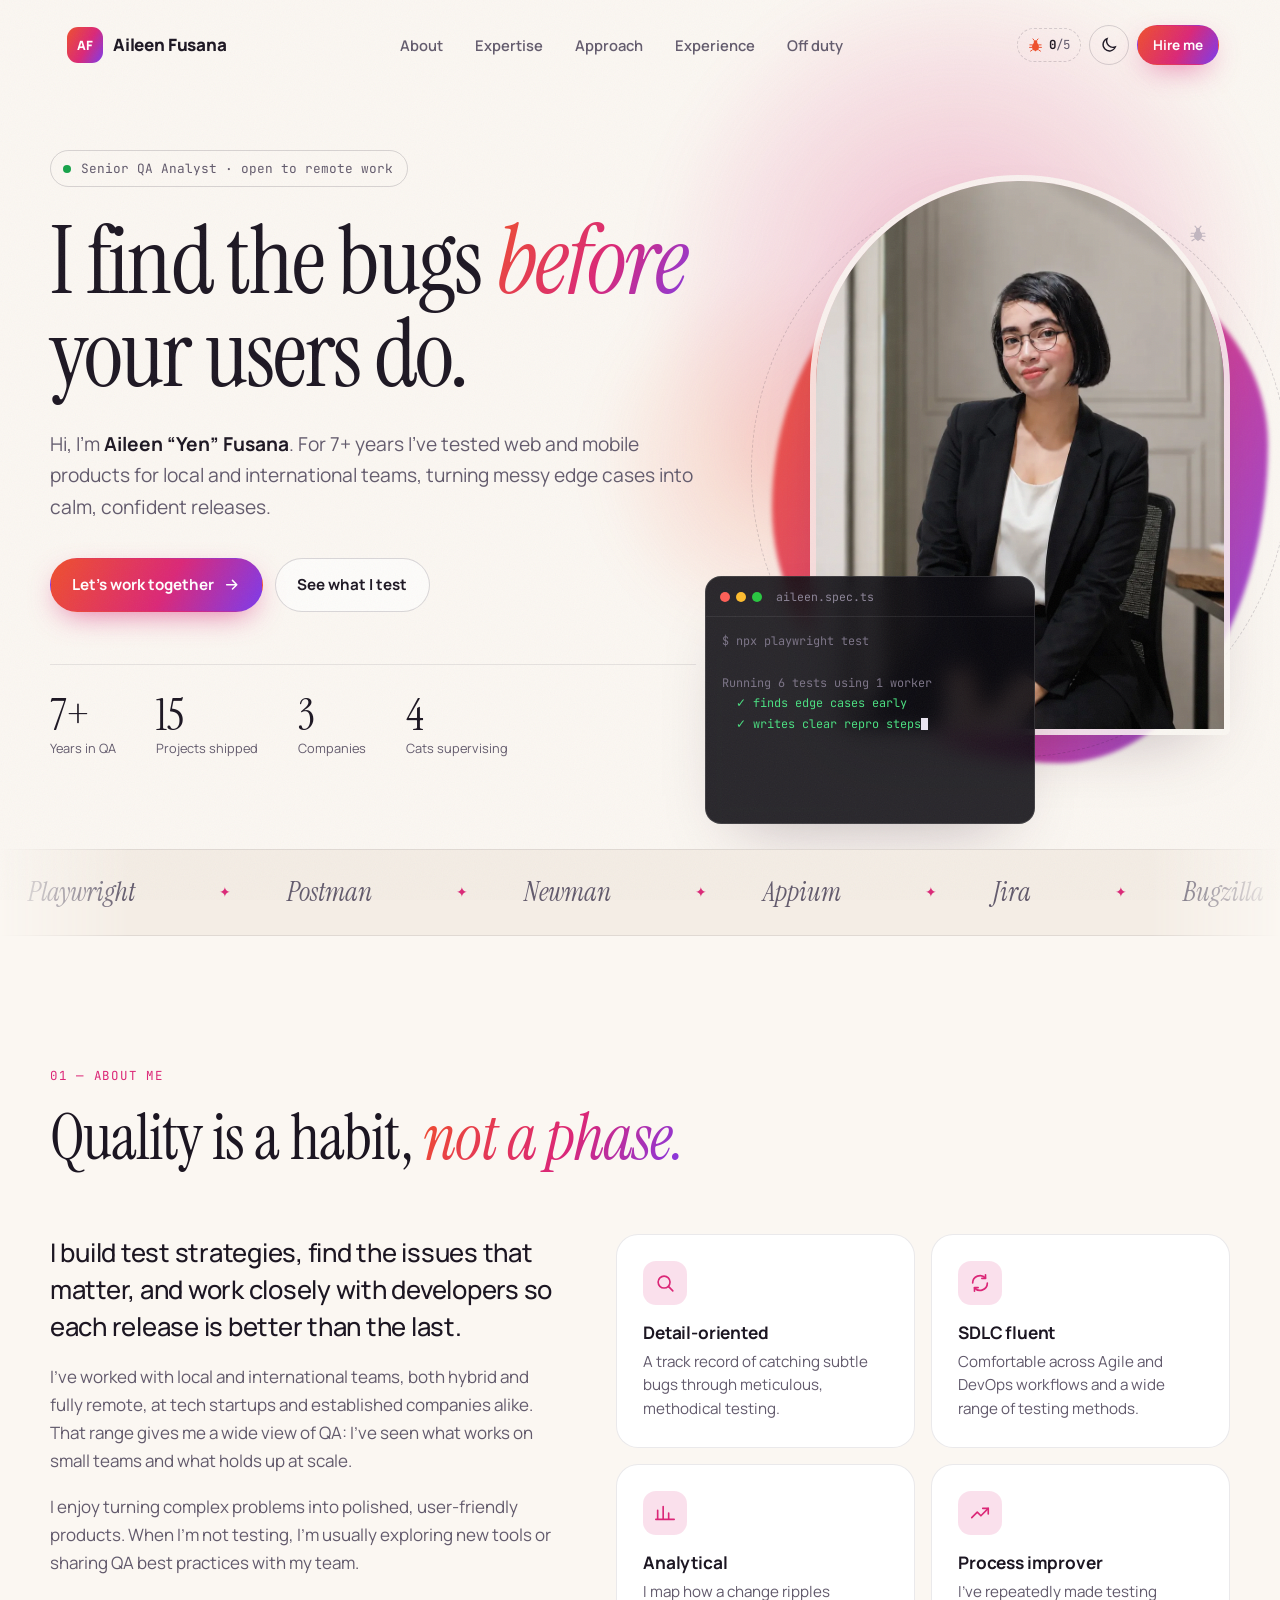
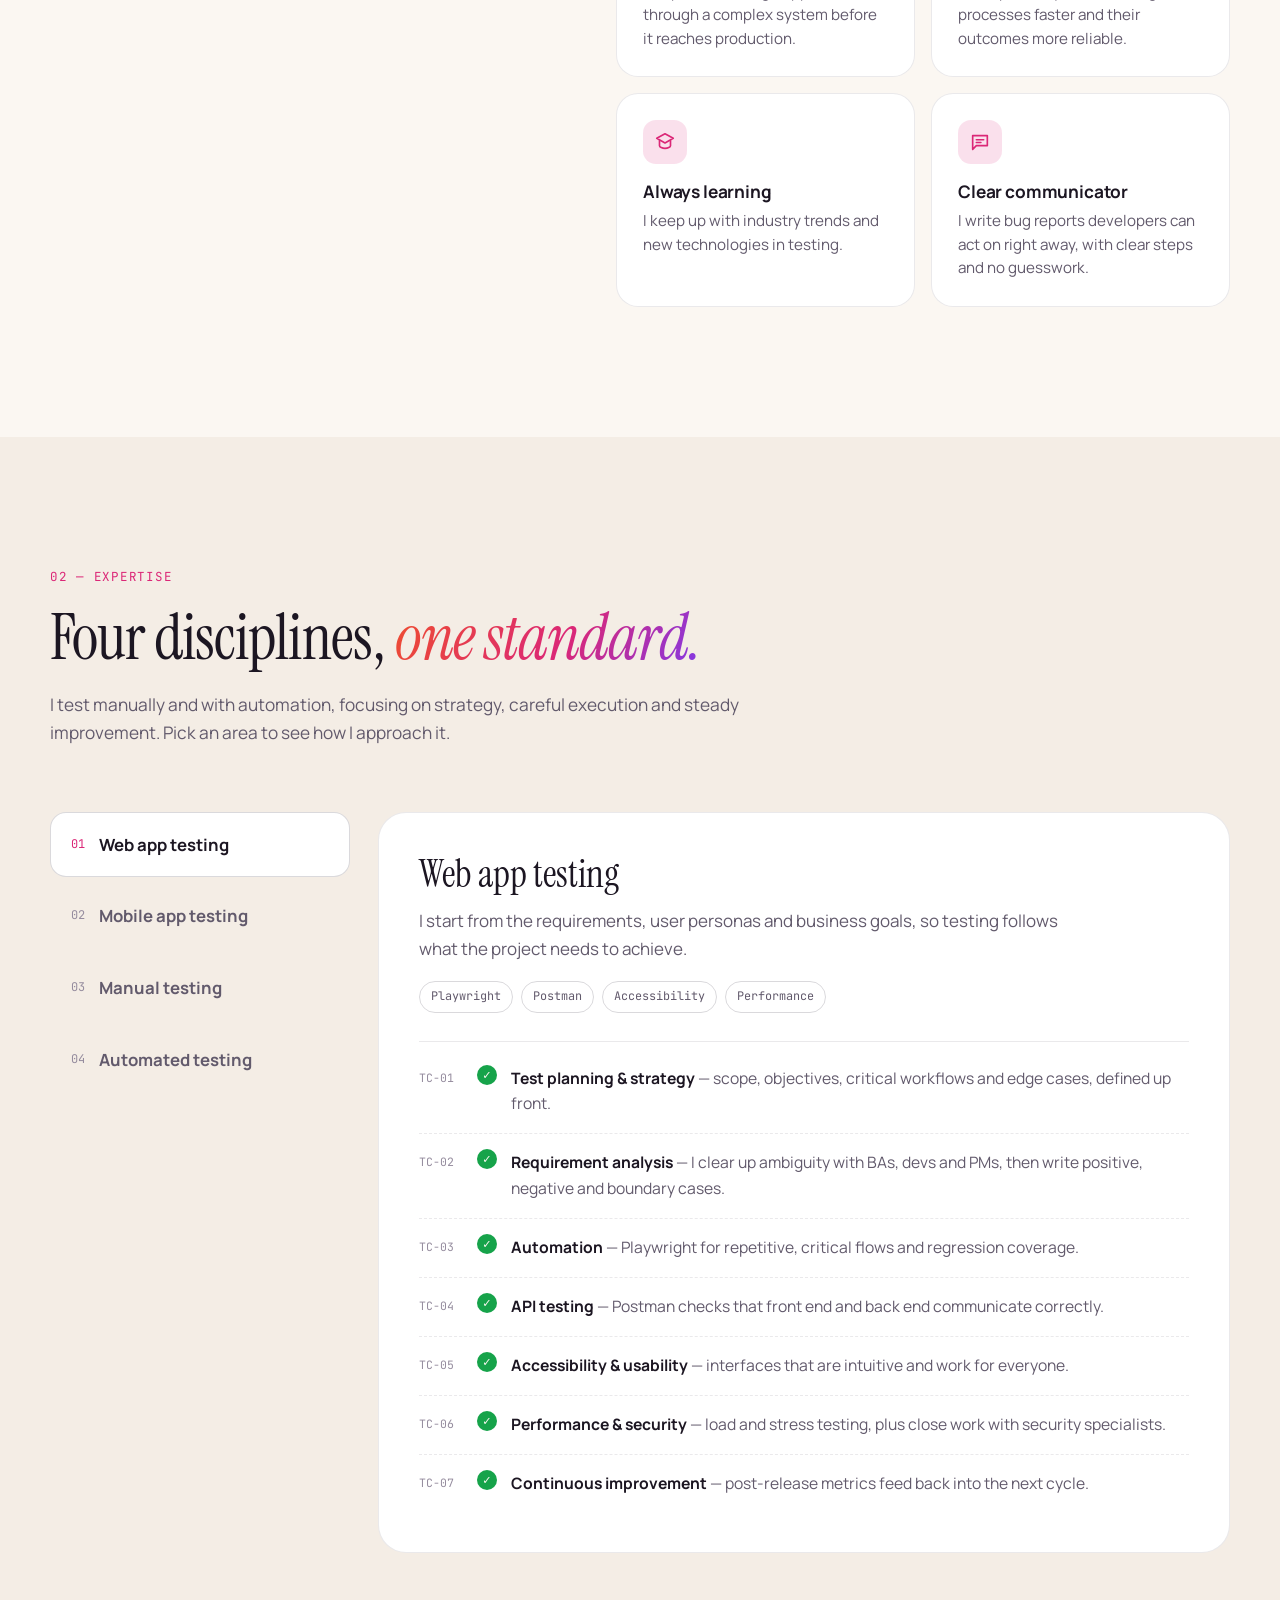
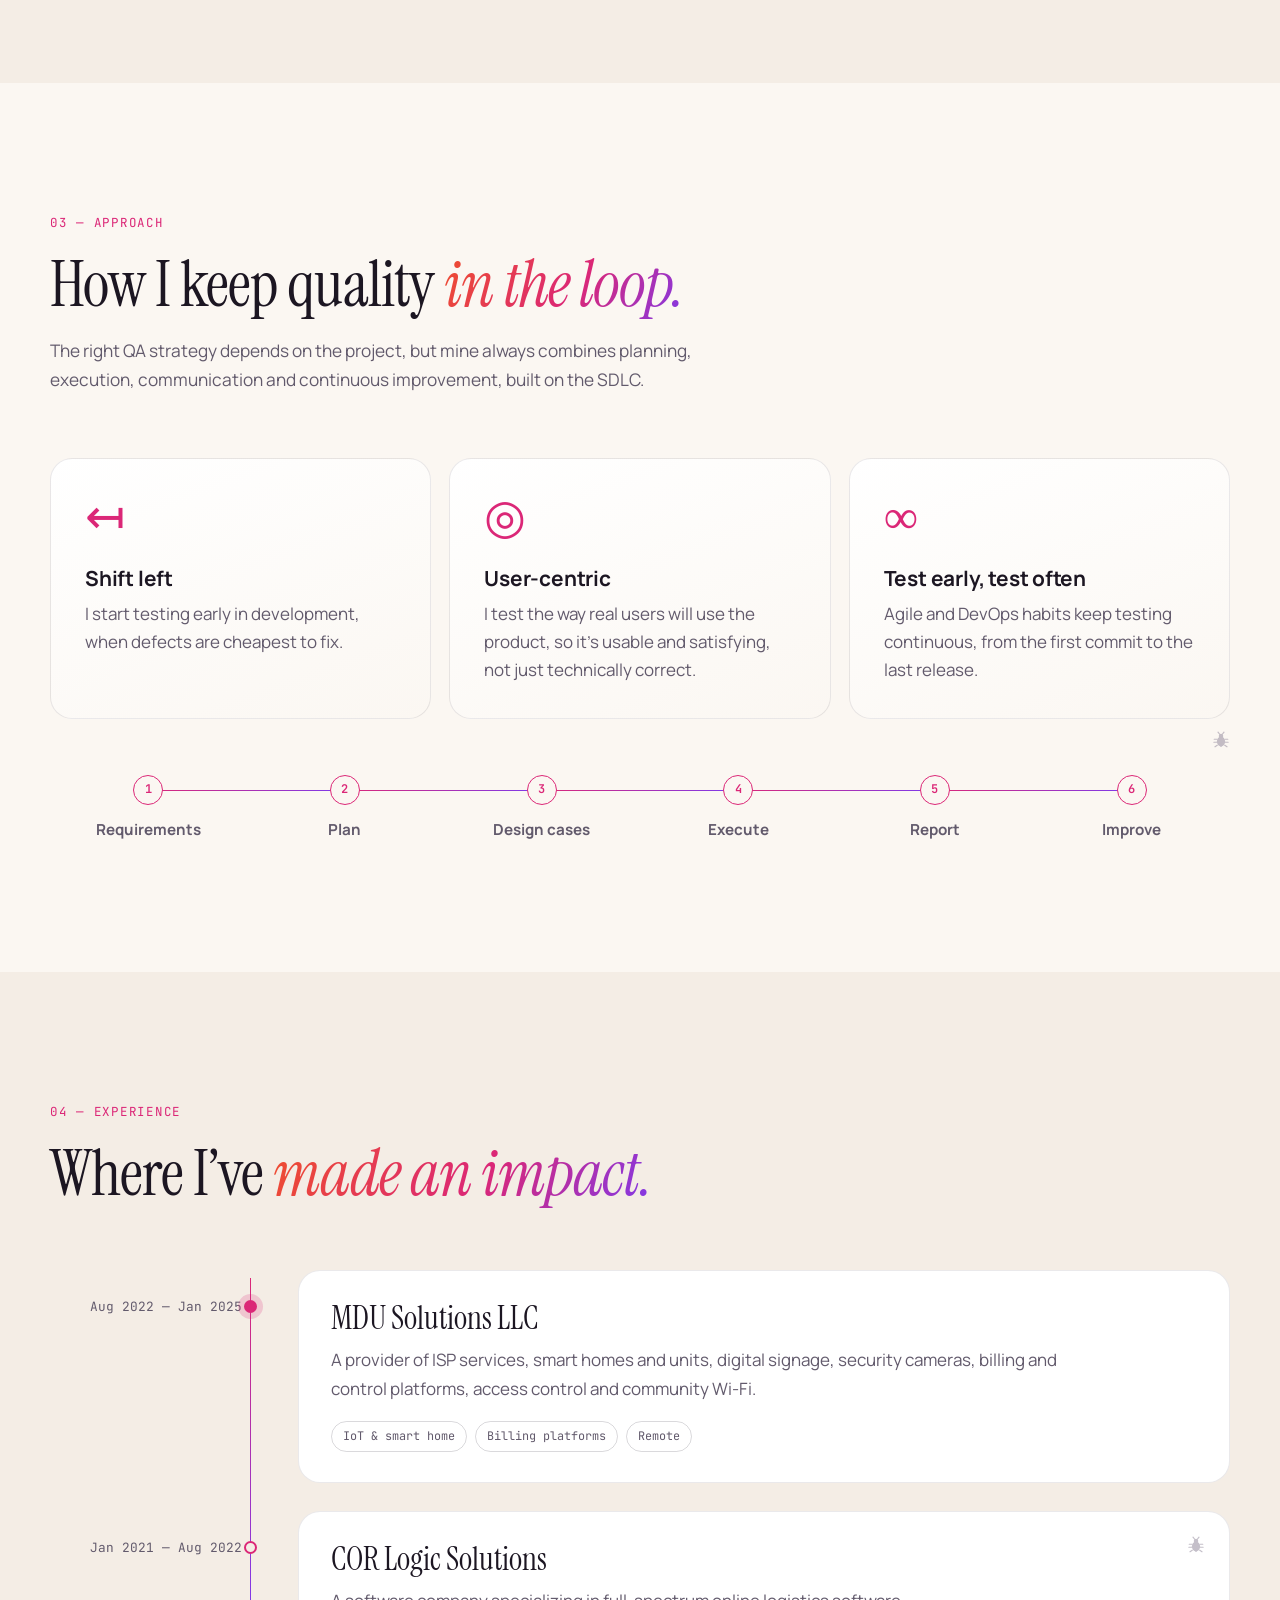
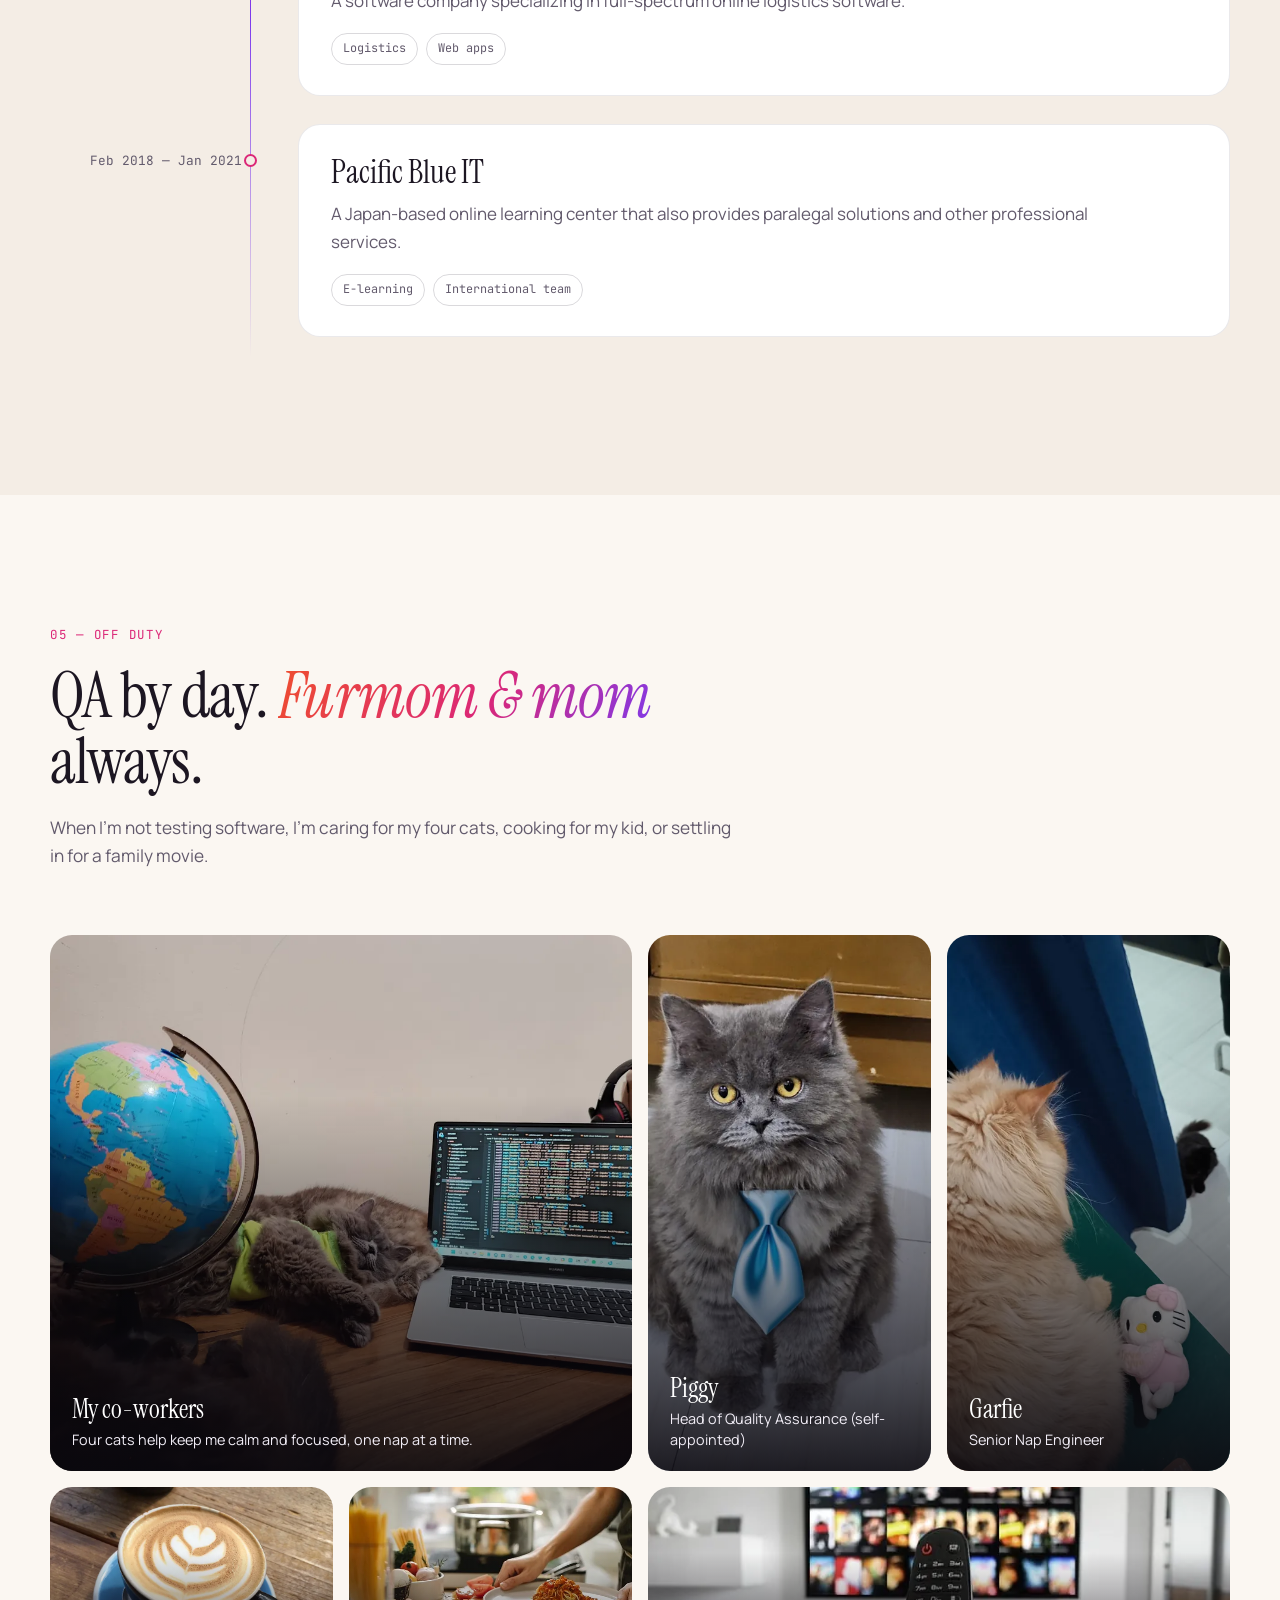
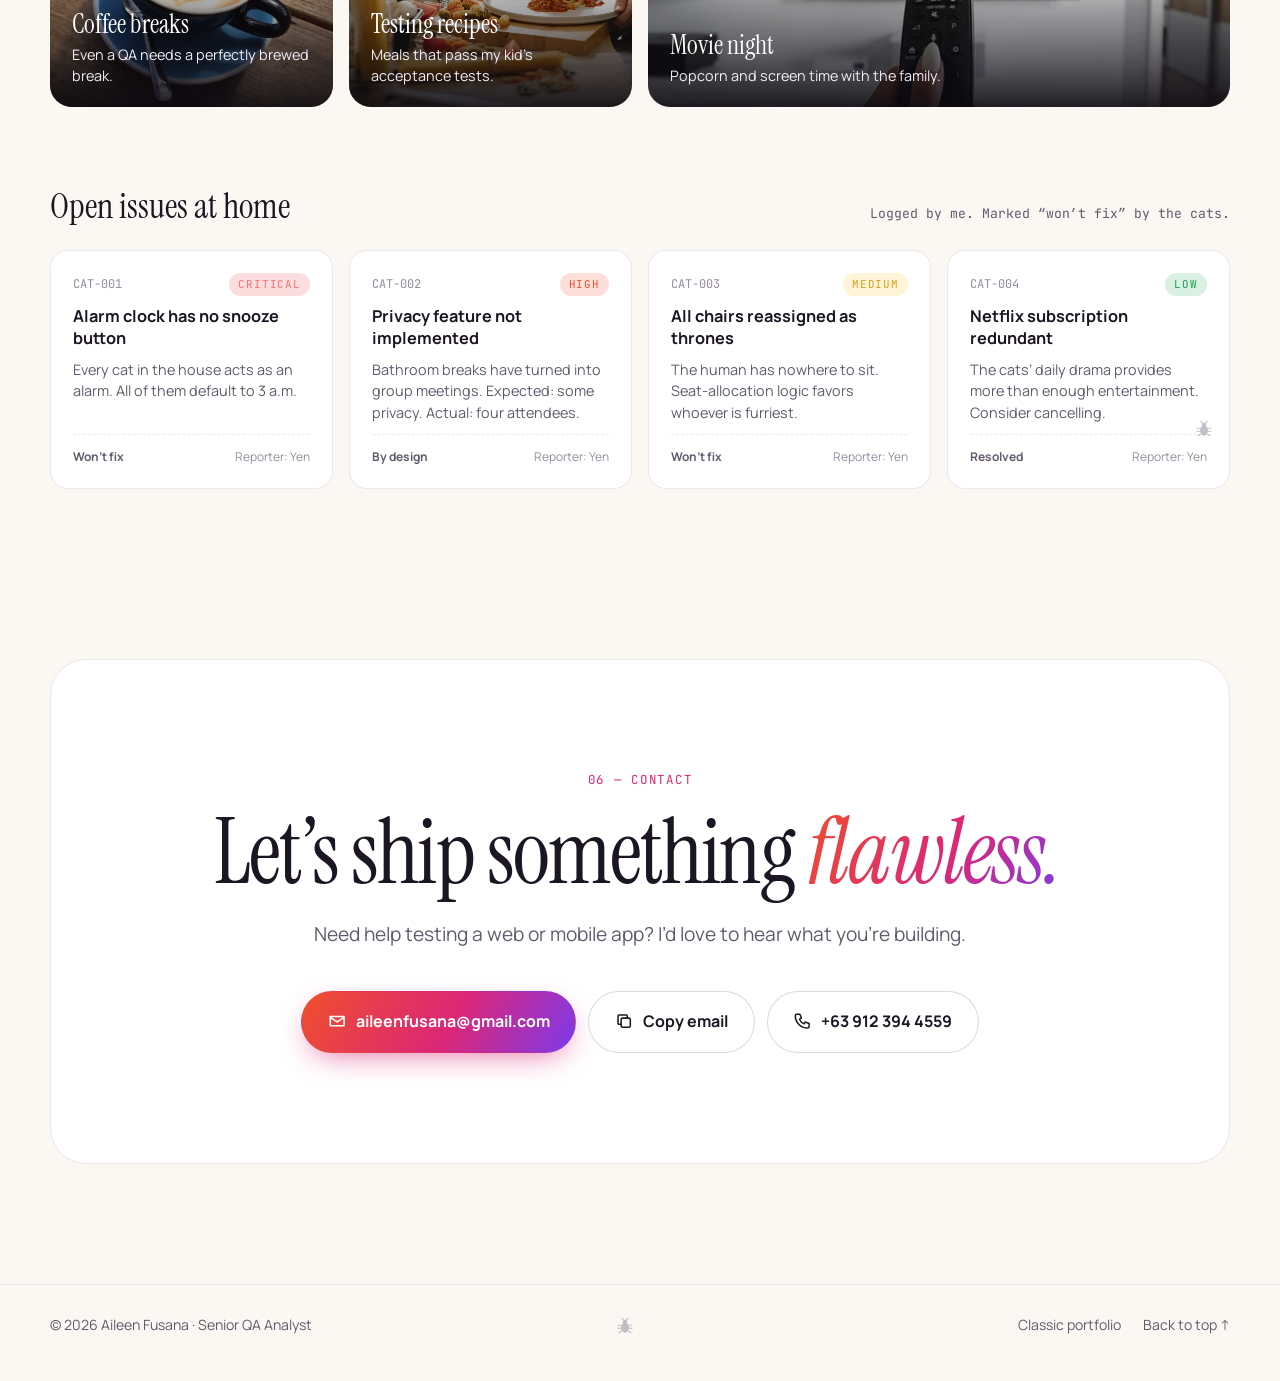
==== commit fa33a8ce: "Use new corporate portrait in the v2 hero - Replace the hero photo with the new portrait (900x1200 W" ====
--- a/v2/index.html
+++ b/v2/index.html
@@ -18,11 +18,11 @@
     try { var t = localStorage.getItem('af-theme'); if (t) document.documentElement.dataset.theme = t; } catch (e) {}
   </script>
 </head>
-<body>
+<body id="top">
   <div class="grain" aria-hidden="true"></div>
 
   <!-- ============ NAV ============ -->
-  <header class="nav" id="top">
+  <header class="nav">
     <a class="brand" href="#top" aria-label="Aileen Fusana, home">
       <span class="brand-mark">AF</span>
       <span class="brand-name">Aileen Fusana</span>
@@ -91,7 +91,7 @@
           <div class="portrait-wrap">
             <div class="blob" aria-hidden="true"></div>
             <div class="ring" aria-hidden="true"></div>
-            <img class="portrait" src="img/portrait.webp" width="834" height="900" alt="Portrait of Aileen Fusana holding an orange folder">
+            <img class="portrait" src="img/portrait.webp" width="900" height="1200" alt="Portrait of Aileen Fusana in a black blazer, seated in an office">
             <span class="bug bug-hero" data-bug role="button" tabindex="0" aria-label="A hidden bug — squash it"><svg viewBox="0 0 24 24"><use href="#i-bug"/></svg></span>
           </div>
 
--- a/v2/styles.css
+++ b/v2/styles.css
@@ -246,10 +246,11 @@
 .stats dd { margin: 0; font-family: var(--serif); font-size: 2.8rem; line-height: 1; }
 
 .hero-visual { position: relative; }
-.portrait-wrap { position: relative; aspect-ratio: 834 / 900; max-width: 470px; margin-left: auto; }
+.portrait-wrap { position: relative; aspect-ratio: 3 / 4; max-width: 420px; margin-left: auto; }
 .blob {
-  position: absolute; inset: 14% 4% 0 4%;
+  position: absolute; inset: 10% -9% -5% -9%;
   background: var(--grad);
+  filter: blur(2px);
   border-radius: 46% 54% 42% 58% / 52% 40% 60% 48%;
   animation: morph 14s ease-in-out infinite;
   opacity: .9;
@@ -259,19 +260,20 @@
   50% { border-radius: 58% 42% 55% 45% / 42% 58% 42% 58%; transform: rotate(6deg); }
 }
 .ring {
-  position: absolute; inset: 6% -4% -6% -4%;
+  position: absolute; inset: 2% -14% -4% -14%;
   border: 1px dashed var(--line-strong); border-radius: 50%;
   animation: spin 60s linear infinite;
 }
 @keyframes spin { to { transform: rotate(360deg); } }
 .portrait {
-  position: relative; width: 100%; height: 100%; object-fit: contain; object-position: bottom;
-  -webkit-mask-image: linear-gradient(to bottom, #000 82%, transparent 100%);
-  mask-image: linear-gradient(to bottom, #000 82%, transparent 100%);
+  position: relative; width: 100%; height: 100%; object-fit: cover; object-position: 50% 30%;
+  border-radius: 999px 999px 28px 28px;
+  border: 6px solid color-mix(in srgb, var(--bg) 85%, transparent);
+  box-shadow: var(--shadow);
 }
 
 .terminal {
-  position: absolute; left: -12%; bottom: -6%;
+  position: absolute; left: -10%; bottom: -16%;
   width: min(330px, 78%); margin: 0;
   background: color-mix(in srgb, #0b0a0f 88%, transparent);
   -webkit-backdrop-filter: blur(10px); backdrop-filter: blur(10px);
@@ -570,8 +572,8 @@
 @media (max-width: 900px) {
   .hero { padding-top: 120px; }
   .hero-grid { grid-template-columns: 1fr; gap: 64px; }
-  .portrait-wrap { margin: 0 auto; max-width: 400px; }
-  .terminal { left: -4%; }
+  .portrait-wrap { margin: 0 auto; max-width: 340px; }
+  .terminal { left: calc(50% - 300px); bottom: -6%; }
   .stats { grid-template-columns: repeat(2, auto); }
   .tabs { grid-template-columns: 1fr; }
   .tab-list { position: static; flex-direction: row; overflow-x: auto; scrollbar-width: none; margin: 0 -16px; padding: 0 16px 4px; }
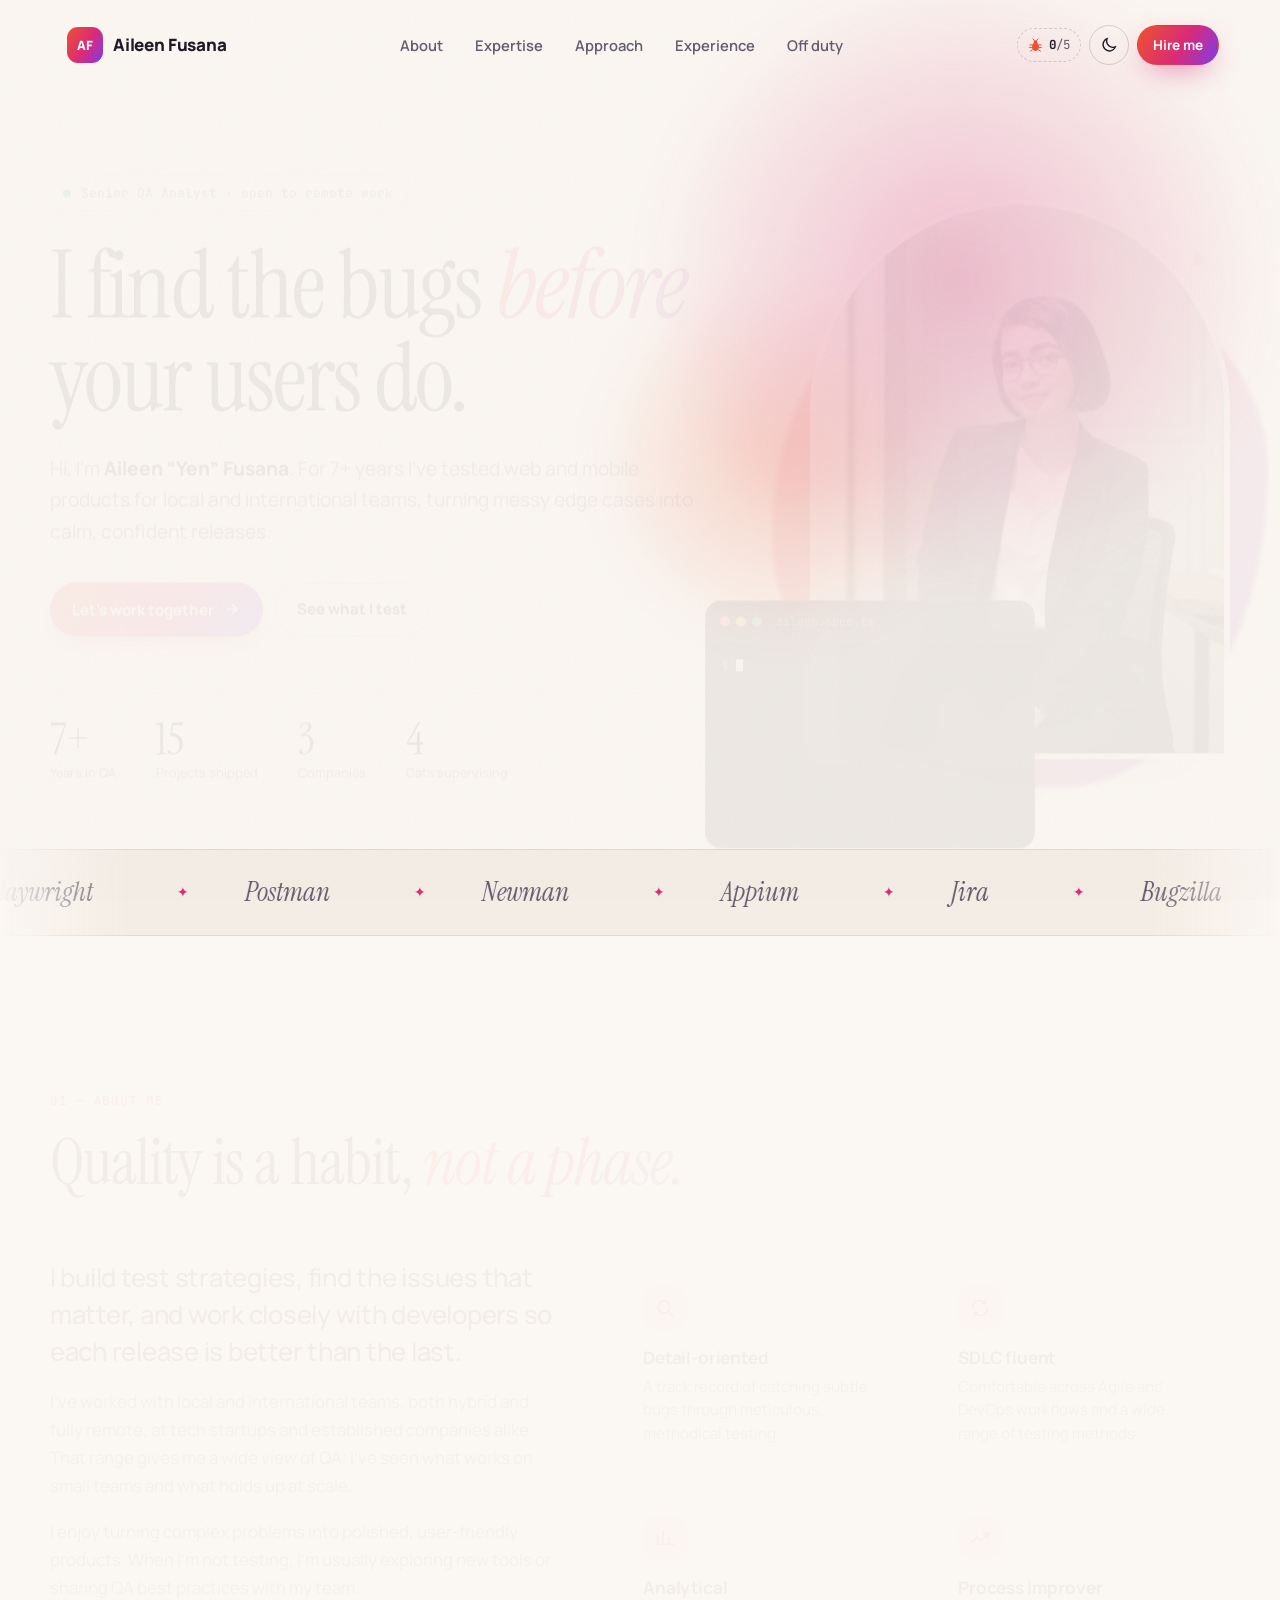
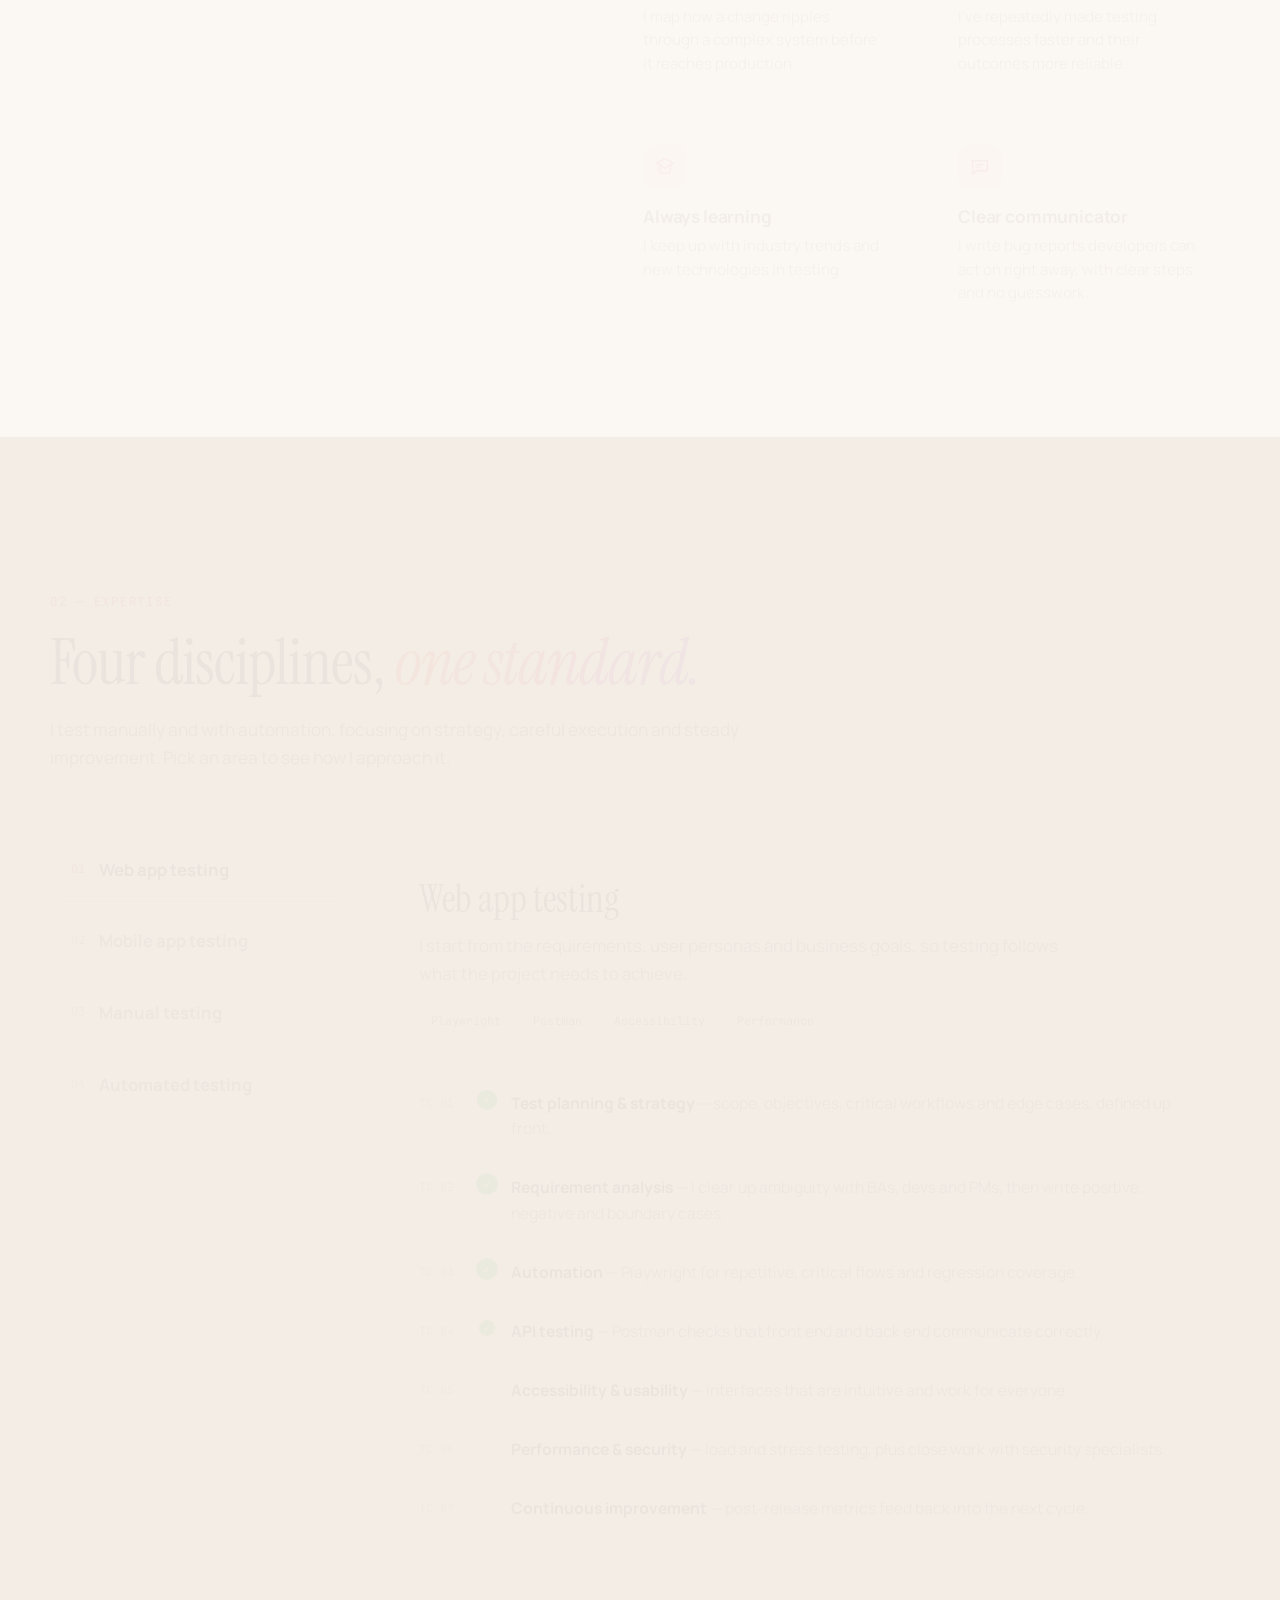
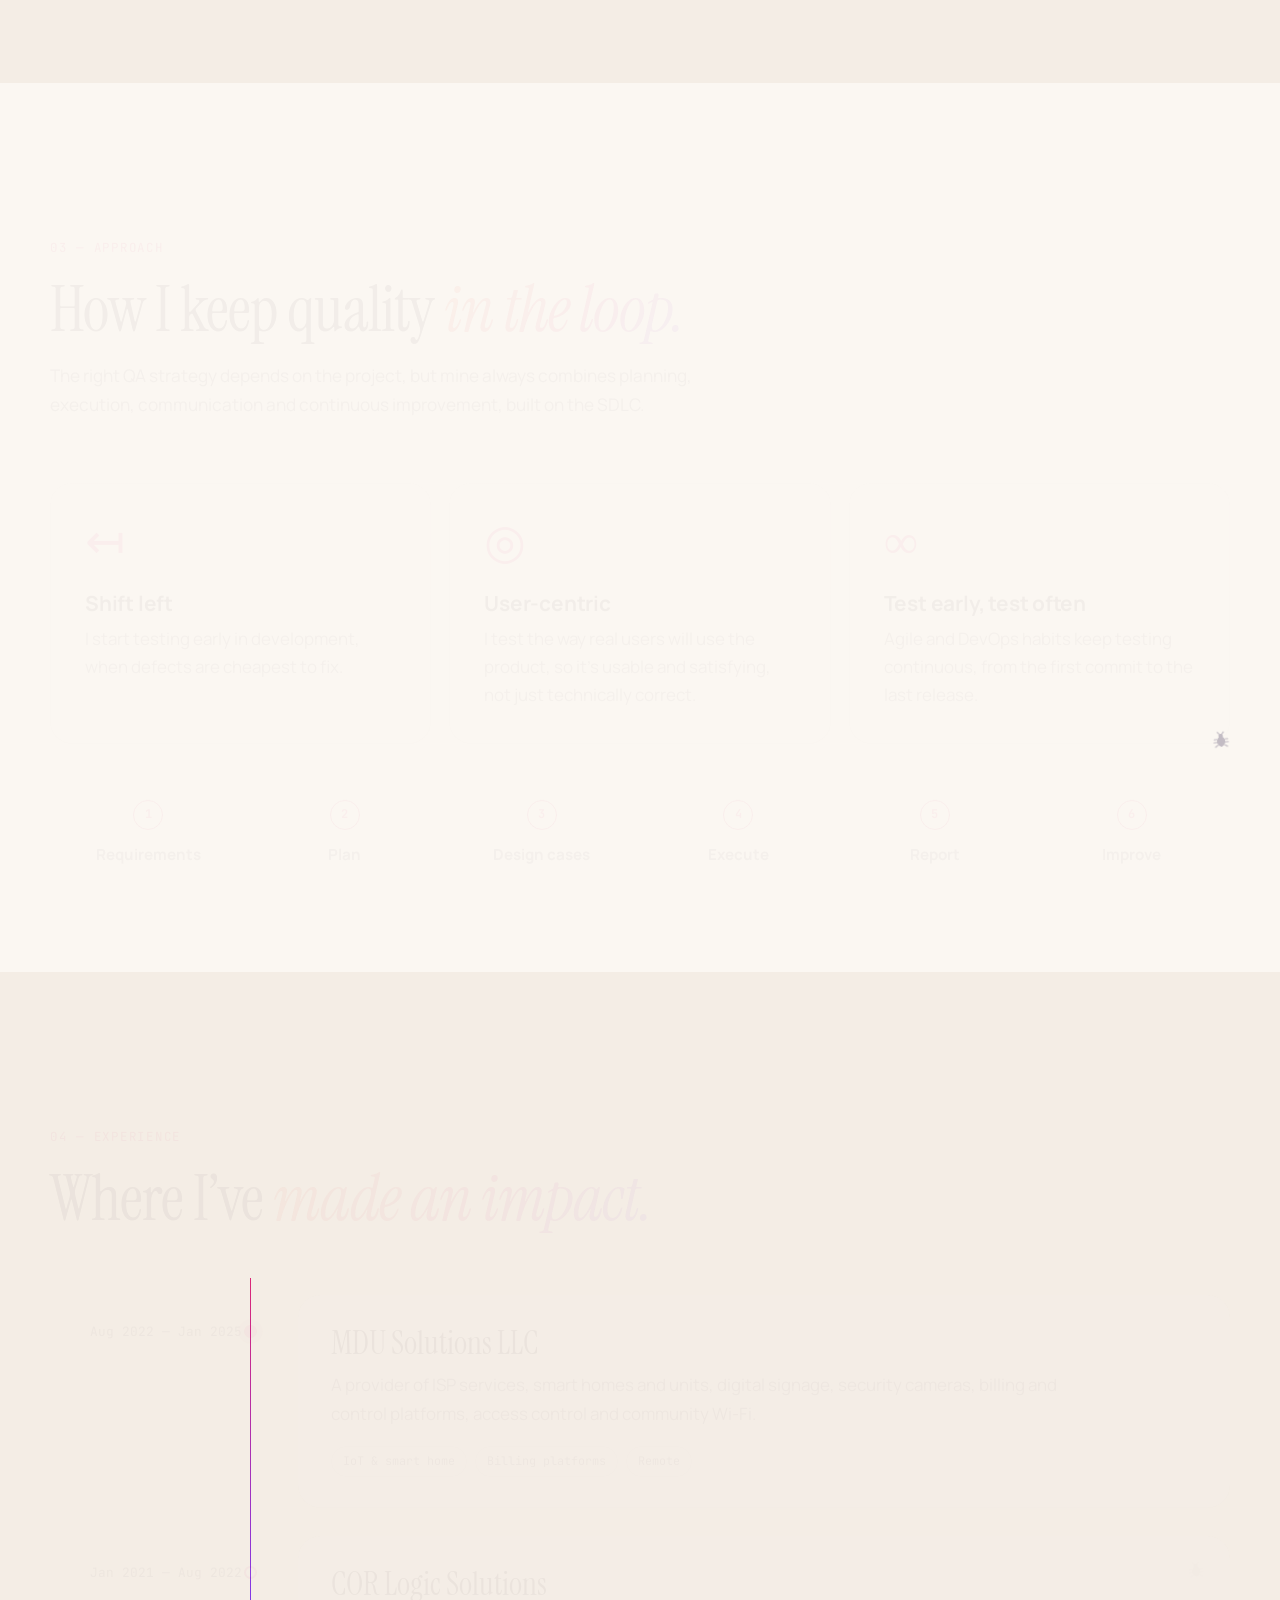
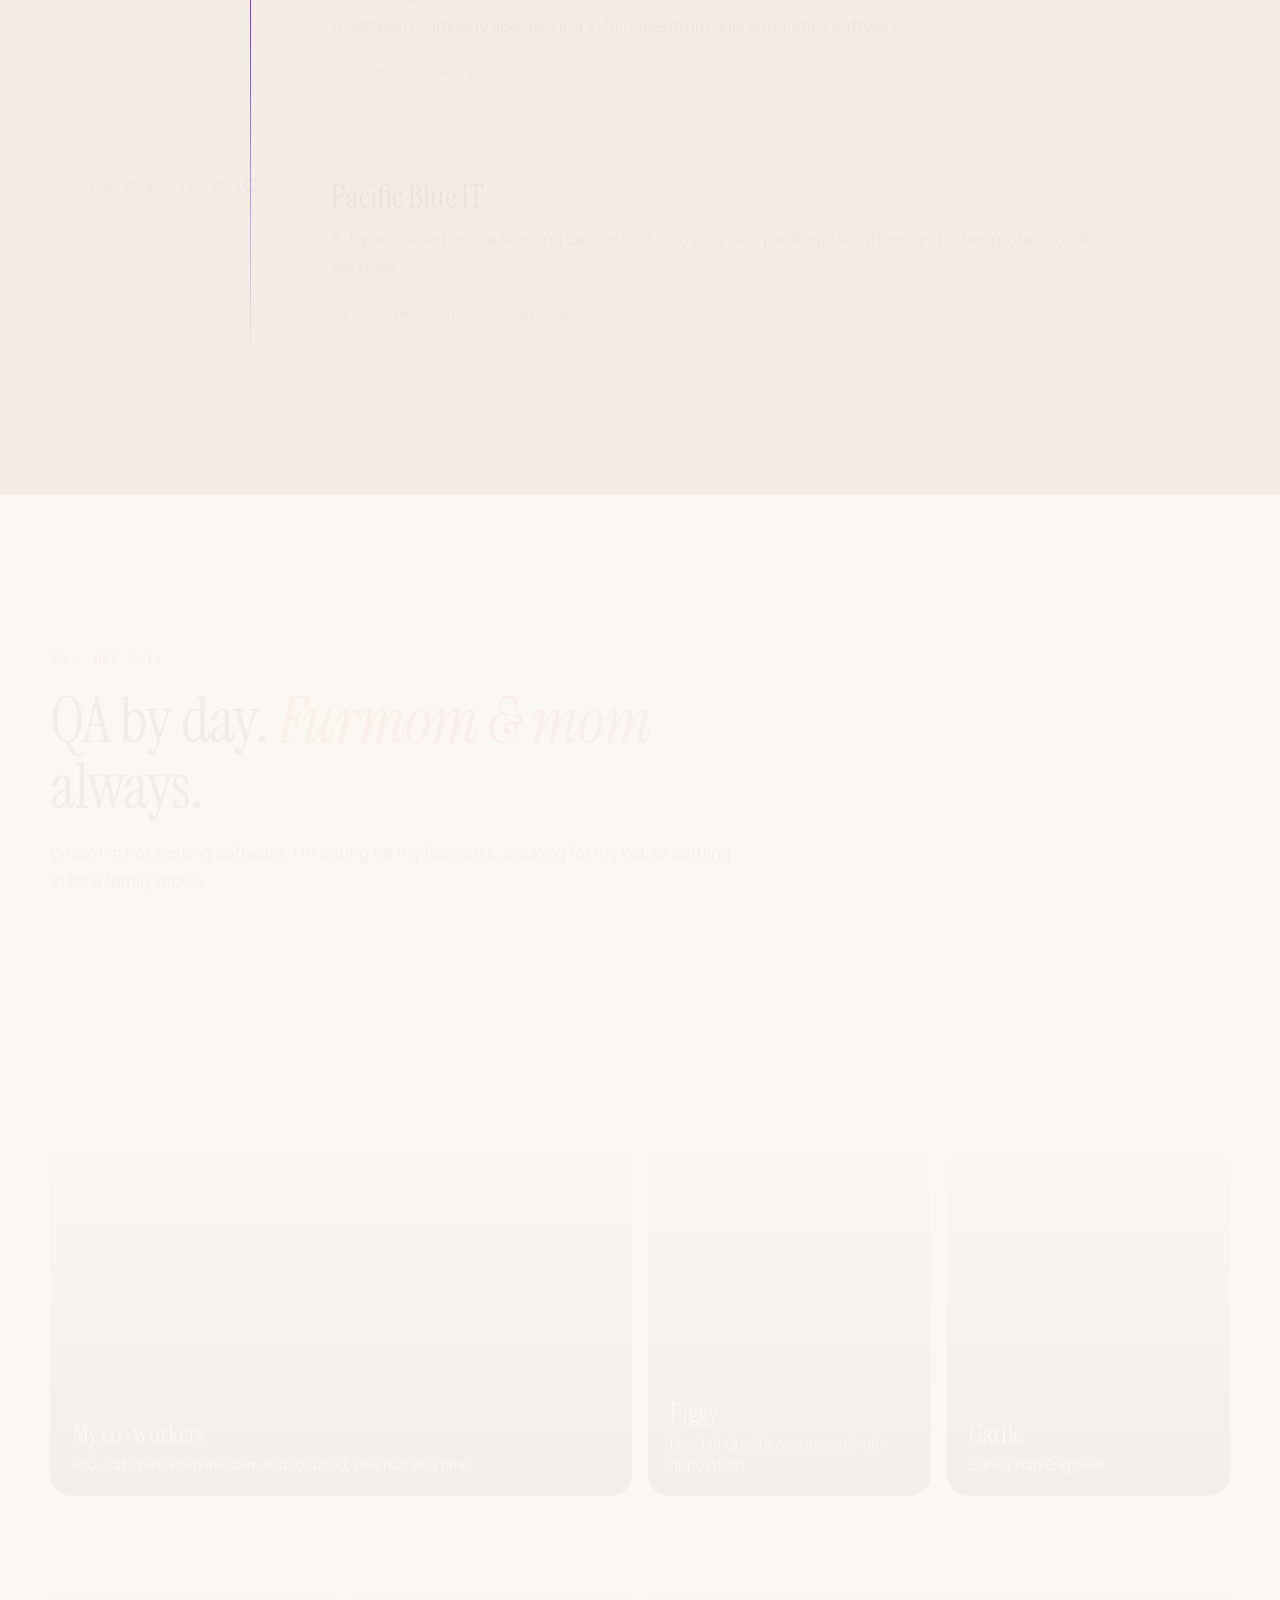
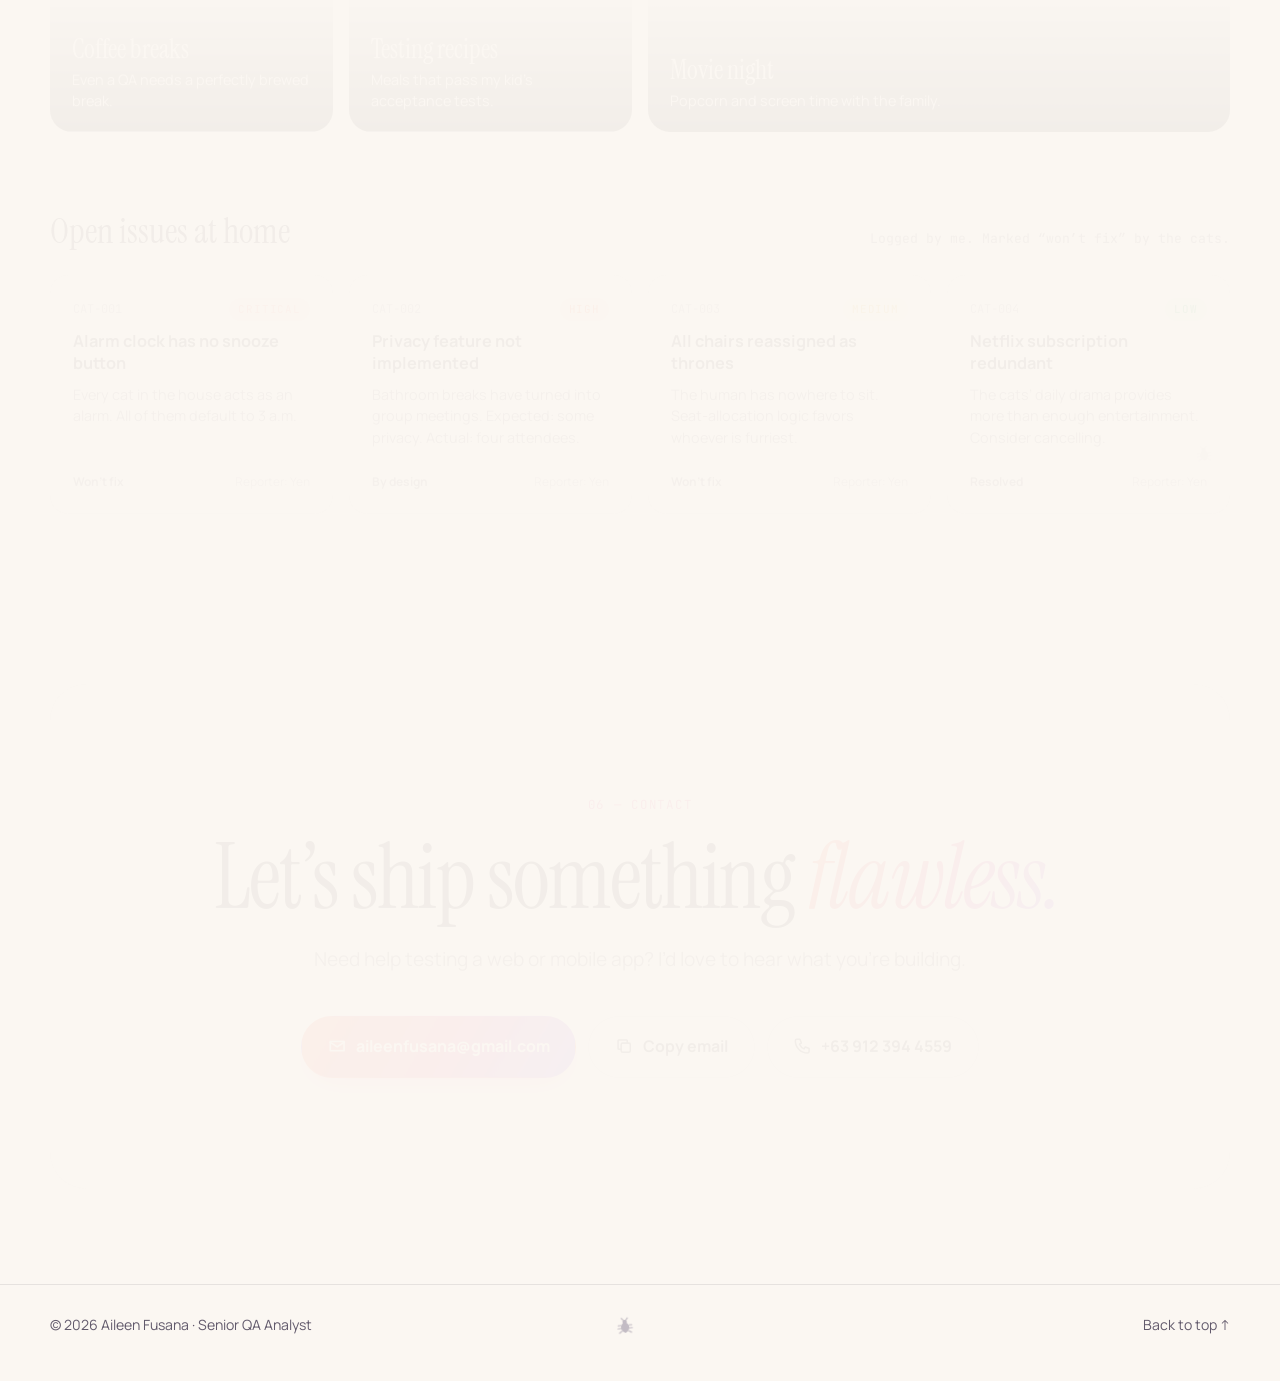
==== commit 9cb5db70: "Make the redesigned portfolio the live homepage - Replace the root index.html with the redesigned pa" ====
--- a/v2/index.html
+++ b/v2/index.html
@@ -2,472 +2,11 @@
 <html lang="en">
 <head>
   <meta charset="utf-8">
-  <meta name="viewport" content="width=device-width, initial-scale=1">
   <title>Aileen Fusana — Senior QA Analyst</title>
-  <meta name="description" content="Aileen “Yen” Fusana — Senior QA Analyst with 7+ years in web, mobile, manual and automated testing (Playwright, Postman, Appium).">
-  <meta name="theme-color" content="#0e0c12">
-  <meta property="og:title" content="Aileen Fusana — Senior QA Analyst">
-  <meta property="og:description" content="I find the bugs before your users do.">
-  <meta property="og:image" content="img/portrait.webp">
-  <link rel="icon" href="data:image/svg+xml,<svg xmlns='http://www.w3.org/2000/svg' viewBox='0 0 64 64'><rect width='64' height='64' rx='16' fill='%23ff6b4a'/><path d='M18 33l9 9 19-20' stroke='white' stroke-width='7' fill='none' stroke-linecap='round' stroke-linejoin='round'/></svg>">
-  <link rel="preconnect" href="https://fonts.googleapis.com">
-  <link rel="preconnect" href="https://fonts.gstatic.com" crossorigin>
-  <link href="https://fonts.googleapis.com/css2?family=Instrument+Serif:ital@0;1&family=Manrope:wght@400;500;600;700;800&family=JetBrains+Mono:wght@400;600&display=swap" rel="stylesheet">
-  <link rel="stylesheet" href="styles.css">
-  <script>
-    try { var t = localStorage.getItem('af-theme'); if (t) document.documentElement.dataset.theme = t; } catch (e) {}
-  </script>
+  <meta http-equiv="refresh" content="0; url=../">
+  <link rel="canonical" href="../">
 </head>
-<body id="top">
-  <div class="grain" aria-hidden="true"></div>
-
-  <!-- ============ NAV ============ -->
-  <header class="nav">
-    <a class="brand" href="#top" aria-label="Aileen Fusana, home">
-      <span class="brand-mark">AF</span>
-      <span class="brand-name">Aileen Fusana</span>
-    </a>
-    <nav class="nav-links" aria-label="Primary">
-      <a href="#about">About</a>
-      <a href="#expertise">Expertise</a>
-      <a href="#approach">Approach</a>
-      <a href="#experience">Experience</a>
-      <a href="#life">Off duty</a>
-    </nav>
-    <div class="nav-actions">
-      <span class="bug-counter" title="Hidden bugs on this page — can you find them all?">
-        <svg viewBox="0 0 24 24" aria-hidden="true"><use href="#i-bug"/></svg>
-        <span><b id="bugs-found">0</b>/<span id="bugs-total">5</span></span>
-      </span>
-      <button class="icon-btn" id="theme-toggle" aria-label="Toggle colour theme">
-        <svg class="sun" viewBox="0 0 24 24" aria-hidden="true"><circle cx="12" cy="12" r="4.5"/><path d="M12 2v2.5M12 19.5V22M2 12h2.5M19.5 12H22M4.9 4.9l1.8 1.8M17.3 17.3l1.8 1.8M4.9 19.1l1.8-1.8M17.3 6.7l1.8-1.8"/></svg>
-        <svg class="moon" viewBox="0 0 24 24" aria-hidden="true"><path d="M20.5 14.5A8.5 8.5 0 0 1 9.5 3.5a8.5 8.5 0 1 0 11 11z"/></svg>
-      </button>
-      <a class="btn btn-sm btn-primary nav-cta" href="#contact">Hire me</a>
-      <button class="icon-btn menu-btn" id="menu-btn" aria-label="Open menu" aria-expanded="false" aria-controls="mobile-menu">
-        <svg viewBox="0 0 24 24" aria-hidden="true"><path d="M4 7h16M4 12h16M4 17h16"/></svg>
-      </button>
-    </div>
-  </header>
-  <div class="mobile-menu" id="mobile-menu" hidden>
-    <a href="#about">About</a>
-    <a href="#expertise">Expertise</a>
-    <a href="#approach">Approach</a>
-    <a href="#experience">Experience</a>
-    <a href="#life">Off duty</a>
-    <a href="#contact" class="btn btn-primary">Hire me</a>
-  </div>
-
-  <main>
-    <!-- ============ HERO ============ -->
-    <section class="hero">
-      <div class="hero-glow" aria-hidden="true"></div>
-      <div class="container hero-grid">
-        <div class="hero-copy">
-          <p class="eyebrow reveal"><span class="pulse"></span> Senior QA Analyst · open to remote work</p>
-          <h1 class="display reveal">
-            I find the bugs <em>before</em> your users&nbsp;do.
-          </h1>
-          <p class="lede reveal">
-            Hi, I’m <strong>Aileen “Yen” Fusana</strong>. For 7+ years I’ve tested web and mobile products for local and international teams,
-            turning messy edge cases into calm, confident releases.
-          </p>
-          <div class="hero-ctas reveal">
-            <a class="btn btn-primary" href="#contact">
-              Let’s work together
-              <svg viewBox="0 0 24 24" aria-hidden="true"><path d="M5 12h14M13 6l6 6-6 6"/></svg>
-            </a>
-            <a class="btn btn-ghost" href="#expertise">See what I test</a>
-          </div>
-          <dl class="stats reveal">
-            <div><dt>Years in QA</dt><dd><span data-count="7">7</span>+</dd></div>
-            <div><dt>Projects shipped</dt><dd><span data-count="15">15</span></dd></div>
-            <div><dt>Companies</dt><dd><span data-count="3">3</span></dd></div>
-            <div><dt>Cats supervising</dt><dd><span data-count="4">4</span></dd></div>
-          </dl>
-        </div>
-
-        <div class="hero-visual reveal">
-          <div class="portrait-wrap">
-            <div class="blob" aria-hidden="true"></div>
-            <div class="ring" aria-hidden="true"></div>
-            <img class="portrait" src="img/portrait.webp" width="900" height="1200" alt="Portrait of Aileen Fusana in a black blazer, seated in an office">
-            <span class="bug bug-hero" data-bug role="button" tabindex="0" aria-label="A hidden bug — squash it"><svg viewBox="0 0 24 24"><use href="#i-bug"/></svg></span>
-          </div>
-
-          <figure class="terminal" aria-label="Animated test run">
-            <div class="term-bar">
-              <i></i><i></i><i></i>
-              <span>aileen.spec.ts</span>
-            </div>
-            <pre class="term-body" id="term"><span class="t-dim">$</span> npx playwright test</pre>
-          </figure>
-        </div>
-      </div>
-    </section>
-
-    <!-- ============ MARQUEE ============ -->
-    <div class="marquee" aria-label="Tools I use">
-      <div class="marquee-track">
-        <span>Playwright</span><span>Postman</span><span>Newman</span><span>Appium</span><span>Jira</span><span>Bugzilla</span><span>GitHub Actions</span><span>Jenkins</span><span>WCAG</span><span>OWASP Mobile</span><span>Exploratory testing</span><span>Regression suites</span>
-        <span aria-hidden="true">Playwright</span><span aria-hidden="true">Postman</span><span aria-hidden="true">Newman</span><span aria-hidden="true">Appium</span><span aria-hidden="true">Jira</span><span aria-hidden="true">Bugzilla</span><span aria-hidden="true">GitHub Actions</span><span aria-hidden="true">Jenkins</span><span aria-hidden="true">WCAG</span><span aria-hidden="true">OWASP Mobile</span><span aria-hidden="true">Exploratory testing</span><span aria-hidden="true">Regression suites</span>
-      </div>
-    </div>
-
-    <!-- ============ ABOUT ============ -->
-    <section class="section" id="about">
-      <div class="container">
-        <div class="section-head reveal">
-          <p class="kicker">01 — About me</p>
-          <h2 class="title">Quality is a habit, <em>not a phase.</em></h2>
-        </div>
-
-        <div class="about-grid">
-          <div class="about-text reveal">
-            <p class="big">
-              I build test strategies, find the issues that matter, and work closely with developers so each release is
-              better than the last.
-            </p>
-            <p>
-              I’ve worked with local and international teams, both hybrid and fully remote, at tech startups and established
-              companies alike. That range gives me a wide view of QA: I’ve seen what works on small teams and
-              what holds up at scale.
-            </p>
-            <p>
-              I enjoy turning complex problems into polished, user-friendly products. When I’m not testing, I’m usually
-              exploring new tools or sharing QA best practices with my team.
-            </p>
-          </div>
-
-          <ul class="traits">
-            <li class="trait reveal">
-              <span class="trait-ico"><svg viewBox="0 0 24 24"><circle cx="11" cy="11" r="6.5"/><path d="M16 16l4.5 4.5"/></svg></span>
-              <h3>Detail-oriented</h3>
-              <p>A track record of catching subtle bugs through meticulous, methodical testing.</p>
-            </li>
-            <li class="trait reveal">
-              <span class="trait-ico"><svg viewBox="0 0 24 24"><path d="M4 12a8 8 0 0 1 14-5.3M20 12a8 8 0 0 1-14 5.3"/><path d="M18 3v4h-4M6 21v-4h4"/></svg></span>
-              <h3>SDLC fluent</h3>
-              <p>Comfortable across Agile and DevOps workflows and a wide range of testing methods.</p>
-            </li>
-            <li class="trait reveal">
-              <span class="trait-ico"><svg viewBox="0 0 24 24"><path d="M4 19V9M10 19V5M16 19v-7M22 19H2"/></svg></span>
-              <h3>Analytical</h3>
-              <p>I map how a change ripples through a complex system before it reaches production.</p>
-            </li>
-            <li class="trait reveal">
-              <span class="trait-ico"><svg viewBox="0 0 24 24"><path d="M3 17l6-6 4 4 8-8"/><path d="M15 7h6v6"/></svg></span>
-              <h3>Process improver</h3>
-              <p>I’ve repeatedly made testing processes faster and their outcomes more reliable.</p>
-            </li>
-            <li class="trait reveal">
-              <span class="trait-ico"><svg viewBox="0 0 24 24"><path d="M12 3l9 5-9 5-9-5 9-5z"/><path d="M6 10.5V16c0 1.5 3 3 6 3s6-1.5 6-3v-5.5"/></svg></span>
-              <h3>Always learning</h3>
-              <p>I keep up with industry trends and new technologies in testing.</p>
-            </li>
-            <li class="trait reveal">
-              <span class="trait-ico"><svg viewBox="0 0 24 24"><path d="M4 5h16v11H8l-4 4V5z"/><path d="M8 9.5h8M8 12.5h5"/></svg></span>
-              <h3>Clear communicator</h3>
-              <p>I write bug reports developers can act on right away, with clear steps and no guesswork.</p>
-            </li>
-          </ul>
-        </div>
-      </div>
-    </section>
-
-    <!-- ============ EXPERTISE ============ -->
-    <section class="section section-alt" id="expertise">
-      <div class="container">
-        <div class="section-head reveal">
-          <p class="kicker">02 — Expertise</p>
-          <h2 class="title">Four disciplines, <em>one standard.</em></h2>
-          <p class="section-sub">I test manually and with automation, focusing on strategy, careful execution and steady improvement. Pick an area to see how I approach it.</p>
-        </div>
-
-        <div class="tabs reveal">
-          <div class="tab-list" role="tablist" aria-label="Areas of expertise">
-            <button role="tab" id="tab-web" aria-controls="panel-web" aria-selected="true">
-              <span class="tab-num">01</span> Web app testing
-            </button>
-            <button role="tab" id="tab-mobile" aria-controls="panel-mobile" aria-selected="false" tabindex="-1">
-              <span class="tab-num">02</span> Mobile app testing
-            </button>
-            <button role="tab" id="tab-manual" aria-controls="panel-manual" aria-selected="false" tabindex="-1">
-              <span class="tab-num">03</span> Manual testing
-            </button>
-            <button role="tab" id="tab-auto" aria-controls="panel-auto" aria-selected="false" tabindex="-1">
-              <span class="tab-num">04</span> Automated testing
-            </button>
-          </div>
-
-          <div class="tab-panels">
-            <article role="tabpanel" id="panel-web" aria-labelledby="tab-web" class="panel">
-              <header>
-                <h3>Web app testing</h3>
-                <p>I start from the requirements, user personas and business goals, so testing follows what the project needs to achieve.</p>
-                <div class="chips"><span>Playwright</span><span>Postman</span><span>Accessibility</span><span>Performance</span></div>
-              </header>
-              <ol class="cases">
-                <li><b>Test planning &amp; strategy</b> — scope, objectives, critical workflows and edge cases, defined up front.</li>
-                <li><b>Requirement analysis</b> — I clear up ambiguity with BAs, devs and PMs, then write positive, negative and boundary cases.</li>
-                <li><b>Automation</b> — Playwright for repetitive, critical flows and regression coverage.</li>
-                <li><b>API testing</b> — Postman checks that front end and back end communicate correctly.</li>
-                <li><b>Accessibility &amp; usability</b> — interfaces that are intuitive and work for everyone.</li>
-                <li><b>Performance &amp; security</b> — load and stress testing, plus close work with security specialists.</li>
-                <li><b>Continuous improvement</b> — post-release metrics feed back into the next cycle.</li>
-              </ol>
-            </article>
-
-            <article role="tabpanel" id="panel-mobile" aria-labelledby="tab-mobile" class="panel" hidden>
-              <header>
-                <h3>Mobile app testing</h3>
-                <p>Every device, OS version and network condition, covered with an adaptive, real-device-first approach.</p>
-                <div class="chips"><span>iOS</span><span>Android</span><span>Appium</span><span>OWASP Mobile</span></div>
-              </header>
-              <ol class="cases">
-                <li><b>Device matrix planning</b> — target audience, platform constraints and priorities mapped out early.</li>
-                <li><b>Real devices first</b> — emulators and simulators where they help, physical hardware where it counts.</li>
-                <li><b>Cross-platform compatibility</b> — a curated range of screen sizes and OS versions.</li>
-                <li><b>UI/UX &amp; accessibility</b> — Material Design, Apple’s HIG and WCAG compliance.</li>
-                <li><b>Performance &amp; battery</b> — Wi-Fi, 4G and 5G, with memory and battery drain monitored under load.</li>
-                <li><b>Network &amp; offline</b> — low bandwidth, dropped connections and clean data sync when a device reconnects.</li>
-                <li><b>Security</b> — data leaks, authentication flaws and insecure storage, checked against OWASP.</li>
-              </ol>
-            </article>
-
-            <article role="tabpanel" id="panel-manual" aria-labelledby="tab-manual" class="panel" hidden>
-              <header>
-                <h3>Manual testing</h3>
-                <p>Manual testing is how I put myself in the user’s place, checking that a product works and is pleasant to use.</p>
-                <div class="chips"><span>Exploratory</span><span>Regression</span><span>Jira</span><span>Bugzilla</span></div>
-              </header>
-              <ol class="cases">
-                <li><b>Risk-based planning</b> — high-risk areas and the workflows users depend on most come first.</li>
-                <li><b>Detailed test cases</b> — positive, negative, boundary and exploratory, modeled on real usage.</li>
-                <li><b>Exploratory sessions</b> — I look for the issues that scripted test cases miss.</li>
-                <li><b>UI/UX validation</b> — consistency, responsiveness and fidelity to the design spec.</li>
-                <li><b>Regression on every build</b> — new features shouldn’t break what already works.</li>
-                <li><b>Bug reports developers can act on</b> — steps to reproduce, screenshots and severity.</li>
-                <li><b>Cross-browser &amp; cross-device</b> — the same experience on every screen.</li>
-              </ol>
-            </article>
-
-            <article role="tabpanel" id="panel-auto" aria-labelledby="tab-auto" class="panel" hidden>
-              <header>
-                <h3>Automated testing</h3>
-                <p>Test suites that are robust, maintainable and scalable, checking every commit as part of CI/CD.</p>
-                <div class="chips"><span>Playwright</span><span>Postman + Newman</span><span>GitHub Actions</span><span>Jenkins</span></div>
-              </header>
-              <ol class="cases">
-                <li><b>Framework design</b> — modular and reusable, covering functional, regression and integration tests.</li>
-                <li><b>UI automation with Playwright</b> — Chrome, Firefox and Safari, on desktop and mobile viewports, including dynamic UIs.</li>
-                <li><b>API testing with Postman</b> — reusable collections and environments, with scripted workflows.</li>
-                <li><b>Smoke &amp; regression</b> — critical features checked on every build.</li>
-                <li><b>Data-driven tests</b> — parameterized runs that cover many inputs efficiently.</li>
-                <li><b>CI/CD quality gates</b> — Jenkins and GitHub Actions catch defects early.</li>
-                <li><b>Performance tracing</b> — Newman for API response times, Playwright traces for UI bottlenecks.</li>
-              </ol>
-            </article>
-          </div>
-        </div>
-      </div>
-    </section>
-
-    <!-- ============ APPROACH ============ -->
-    <section class="section" id="approach">
-      <div class="container">
-        <div class="section-head reveal">
-          <p class="kicker">03 — Approach</p>
-          <h2 class="title">How I keep quality <em>in the loop.</em></h2>
-          <p class="section-sub">The right QA strategy depends on the project, but mine always combines planning, execution, communication and continuous improvement, built on the SDLC.</p>
-        </div>
-
-        <div class="principles">
-          <article class="principle reveal">
-            <span class="p-num">↤</span>
-            <h3>Shift left</h3>
-            <p>I start testing early in development, when defects are cheapest to fix.</p>
-          </article>
-          <article class="principle reveal">
-            <span class="p-num">◎</span>
-            <h3>User-centric</h3>
-            <p>I test the way real users will use the product, so it’s usable and satisfying, not just technically correct.</p>
-          </article>
-          <article class="principle reveal">
-            <span class="p-num">∞</span>
-            <h3>Test early, test often</h3>
-            <p>Agile and DevOps habits keep testing continuous, from the first commit to the last release.</p>
-          </article>
-          <span class="bug bug-approach" data-bug role="button" tabindex="0" aria-label="A hidden bug — squash it"><svg viewBox="0 0 24 24"><use href="#i-bug"/></svg></span>
-        </div>
-
-        <ol class="pipeline reveal" aria-label="My testing lifecycle">
-          <li><span>Requirements</span></li>
-          <li><span>Plan</span></li>
-          <li><span>Design cases</span></li>
-          <li><span>Execute</span></li>
-          <li><span>Report</span></li>
-          <li><span>Improve</span></li>
-        </ol>
-      </div>
-    </section>
-
-    <!-- ============ EXPERIENCE ============ -->
-    <section class="section section-alt" id="experience">
-      <div class="container">
-        <div class="section-head reveal">
-          <p class="kicker">04 — Experience</p>
-          <h2 class="title">Where I’ve <em>made an impact.</em></h2>
-        </div>
-
-        <ol class="timeline">
-          <li class="job reveal">
-            <div class="job-when">Aug 2022 — Jan 2025</div>
-            <div class="job-card">
-              <h3>MDU Solutions LLC</h3>
-              <p>A provider of ISP services, smart homes and units, digital signage, security cameras, billing and control platforms, access control and community Wi-Fi.</p>
-              <div class="chips"><span>IoT &amp; smart home</span><span>Billing platforms</span><span>Remote</span></div>
-            </div>
-          </li>
-          <li class="job reveal">
-            <div class="job-when">Jan 2021 — Aug 2022</div>
-            <div class="job-card">
-              <h3>COR Logic Solutions</h3>
-              <p>A software company specializing in full-spectrum online logistics software.</p>
-              <div class="chips"><span>Logistics</span><span>Web apps</span></div>
-              <span class="bug bug-job" data-bug role="button" tabindex="0" aria-label="A hidden bug — squash it"><svg viewBox="0 0 24 24"><use href="#i-bug"/></svg></span>
-            </div>
-          </li>
-          <li class="job reveal">
-            <div class="job-when">Feb 2018 — Jan 2021</div>
-            <div class="job-card">
-              <h3>Pacific Blue IT</h3>
-              <p>A Japan-based online learning center that also provides paralegal solutions and other professional services.</p>
-              <div class="chips"><span>E-learning</span><span>International team</span></div>
-            </div>
-          </li>
-        </ol>
-      </div>
-    </section>
-
-    <!-- ============ LIFE ============ -->
-    <section class="section" id="life">
-      <div class="container">
-        <div class="section-head reveal">
-          <p class="kicker">05 — Off duty</p>
-          <h2 class="title">QA by day. <em>Furmom &amp; mom</em> always.</h2>
-          <p class="section-sub">When I’m not testing software, I’m caring for my four cats, cooking for my kid, or settling in for a family movie.</p>
-        </div>
-
-        <div class="bento">
-          <figure class="tile tile-desk reveal">
-            <img src="img/desk-cats.webp" width="1200" height="900" loading="lazy" alt="Two cats napping on a desk beside a globe and a laptop showing code">
-            <figcaption><b>My co-workers</b> Four cats help keep me calm and focused, one nap at a time.</figcaption>
-          </figure>
-          <figure class="tile tile-piggy reveal">
-            <img src="img/cat-piggy.webp" width="900" height="839" loading="lazy" alt="A grey fluffy cat wearing a blue tie">
-            <figcaption><b>Piggy</b> Head of Quality Assurance (self-appointed)</figcaption>
-          </figure>
-          <figure class="tile tile-garfie reveal">
-            <img src="img/cat-garfie.webp" width="675" height="900" loading="lazy" alt="A fluffy orange cat seen from above">
-            <figcaption><b>Garfie</b> Senior Nap Engineer</figcaption>
-          </figure>
-          <figure class="tile tile-coffee reveal">
-            <img src="img/coffee.webp" width="900" height="675" loading="lazy" alt="A cup of coffee">
-            <figcaption><b>Coffee breaks</b> Even a QA needs a perfectly brewed break.</figcaption>
-          </figure>
-          <figure class="tile tile-cook reveal">
-            <img src="img/cooking.webp" width="640" height="427" loading="lazy" alt="A plate of spaghetti">
-            <figcaption><b>Testing recipes</b> Meals that pass my kid’s acceptance tests.</figcaption>
-          </figure>
-          <figure class="tile tile-movie reveal">
-            <img src="img/movie.webp" width="640" height="427" loading="lazy" alt="Popcorn in front of a screen">
-            <figcaption><b>Movie night</b> Popcorn and screen time with the family.</figcaption>
-          </figure>
-        </div>
-
-        <div class="tickets-head reveal">
-          <h3>Open issues at home</h3>
-          <p>Logged by me. Marked “won’t fix” by the cats.</p>
-        </div>
-        <div class="tickets">
-          <article class="ticket reveal">
-            <div class="ticket-top"><code>CAT-001</code><span class="sev sev-crit">Critical</span></div>
-            <h4>Alarm clock has no snooze button</h4>
-            <p>Every cat in the house acts as an alarm. All of them default to 3 a.m.</p>
-            <div class="ticket-foot"><span class="status">Won’t fix</span><span>Reporter: Yen</span></div>
-          </article>
-          <article class="ticket reveal">
-            <div class="ticket-top"><code>CAT-002</code><span class="sev sev-high">High</span></div>
-            <h4>Privacy feature not implemented</h4>
-            <p>Bathroom breaks have turned into group meetings. Expected: some privacy. Actual: four attendees.</p>
-            <div class="ticket-foot"><span class="status">By design</span><span>Reporter: Yen</span></div>
-          </article>
-          <article class="ticket reveal">
-            <div class="ticket-top"><code>CAT-003</code><span class="sev sev-med">Medium</span></div>
-            <h4>All chairs reassigned as thrones</h4>
-            <p>The human has nowhere to sit. Seat-allocation logic favors whoever is furriest.</p>
-            <div class="ticket-foot"><span class="status">Won’t fix</span><span>Reporter: Yen</span></div>
-          </article>
-          <article class="ticket reveal">
-            <div class="ticket-top"><code>CAT-004</code><span class="sev sev-low">Low</span></div>
-            <h4>Netflix subscription redundant</h4>
-            <p>The cats’ daily drama provides more than enough entertainment. Consider cancelling.</p>
-            <div class="ticket-foot"><span class="status">Resolved</span><span>Reporter: Yen</span></div>
-            <span class="bug bug-ticket" data-bug role="button" tabindex="0" aria-label="A hidden bug — squash it"><svg viewBox="0 0 24 24"><use href="#i-bug"/></svg></span>
-          </article>
-        </div>
-      </div>
-    </section>
-
-    <!-- ============ CONTACT ============ -->
-    <section class="contact" id="contact">
-      <div class="container">
-        <div class="contact-card reveal">
-          <div class="contact-glow" aria-hidden="true"></div>
-          <p class="kicker">06 — Contact</p>
-          <h2 class="display contact-title">Let’s ship something <em>flawless.</em></h2>
-          <p class="lede">Need help testing a web or mobile app? I’d love to hear what you’re building.</p>
-          <div class="contact-actions">
-            <a class="btn btn-primary btn-lg" href="mailto:aileenfusana@gmail.com?subject=Hello%20Aileen%20%E2%80%94%20QA%20project">
-              <svg viewBox="0 0 24 24" aria-hidden="true"><path d="M3 6h18v12H3z"/><path d="M3 7l9 6 9-6"/></svg>
-              aileenfusana@gmail.com
-            </a>
-            <button class="btn btn-ghost btn-lg" id="copy-email" data-email="aileenfusana@gmail.com">
-              <svg viewBox="0 0 24 24" aria-hidden="true"><rect x="8" y="8" width="12" height="12" rx="2"/><path d="M16 8V5a1 1 0 0 0-1-1H5a1 1 0 0 0-1 1v10a1 1 0 0 0 1 1h3"/></svg>
-              <span>Copy email</span>
-            </button>
-            <a class="btn btn-ghost btn-lg" href="tel:+639123944559">
-              <svg viewBox="0 0 24 24" aria-hidden="true"><path d="M5 3h4l2 5-2.5 1.5a11 11 0 0 0 6 6L16 13l5 2v4a2 2 0 0 1-2 2A16 16 0 0 1 3 5a2 2 0 0 1 2-2z"/></svg>
-              +63 912 394 4559
-            </a>
-          </div>
-        </div>
-      </div>
-    </section>
-  </main>
-
-  <footer class="footer">
-    <div class="container footer-inner">
-      <span>© <span id="year">2026</span> Aileen Fusana · Senior QA Analyst</span>
-      <span class="footer-links">
-        <a href="../index.html">Classic portfolio</a>
-        <a href="#top">Back to top ↑</a>
-      </span>
-      <span class="bug bug-footer" data-bug role="button" tabindex="0" aria-label="A hidden bug — squash it"><svg viewBox="0 0 24 24"><use href="#i-bug"/></svg></span>
-    </div>
-  </footer>
-
-  <div class="toast" id="toast" role="status" aria-live="polite"></div>
-
-  <svg width="0" height="0" style="position:absolute" aria-hidden="true">
-    <symbol id="i-bug" viewBox="0 0 24 24">
-      <ellipse cx="12" cy="14" rx="5.5" ry="6.5" fill="currentColor"/>
-      <circle cx="12" cy="6.5" r="3" fill="currentColor"/>
-      <path d="M12 8v12.5M6.5 11H3M6.5 15H2.5M7 19l-3 2M17.5 11H21M17.5 15h4M17 19l3 2M10 4L8 1.5M14 4l2-2.5" stroke="currentColor" stroke-width="1.6" fill="none" stroke-linecap="round"/>
-    </symbol>
-  </svg>
-
-  <script src="script.js" defer></script>
+<body>
+  <p>This page has moved. <a href="../">Go to the portfolio</a>.</p>
 </body>
 </html>
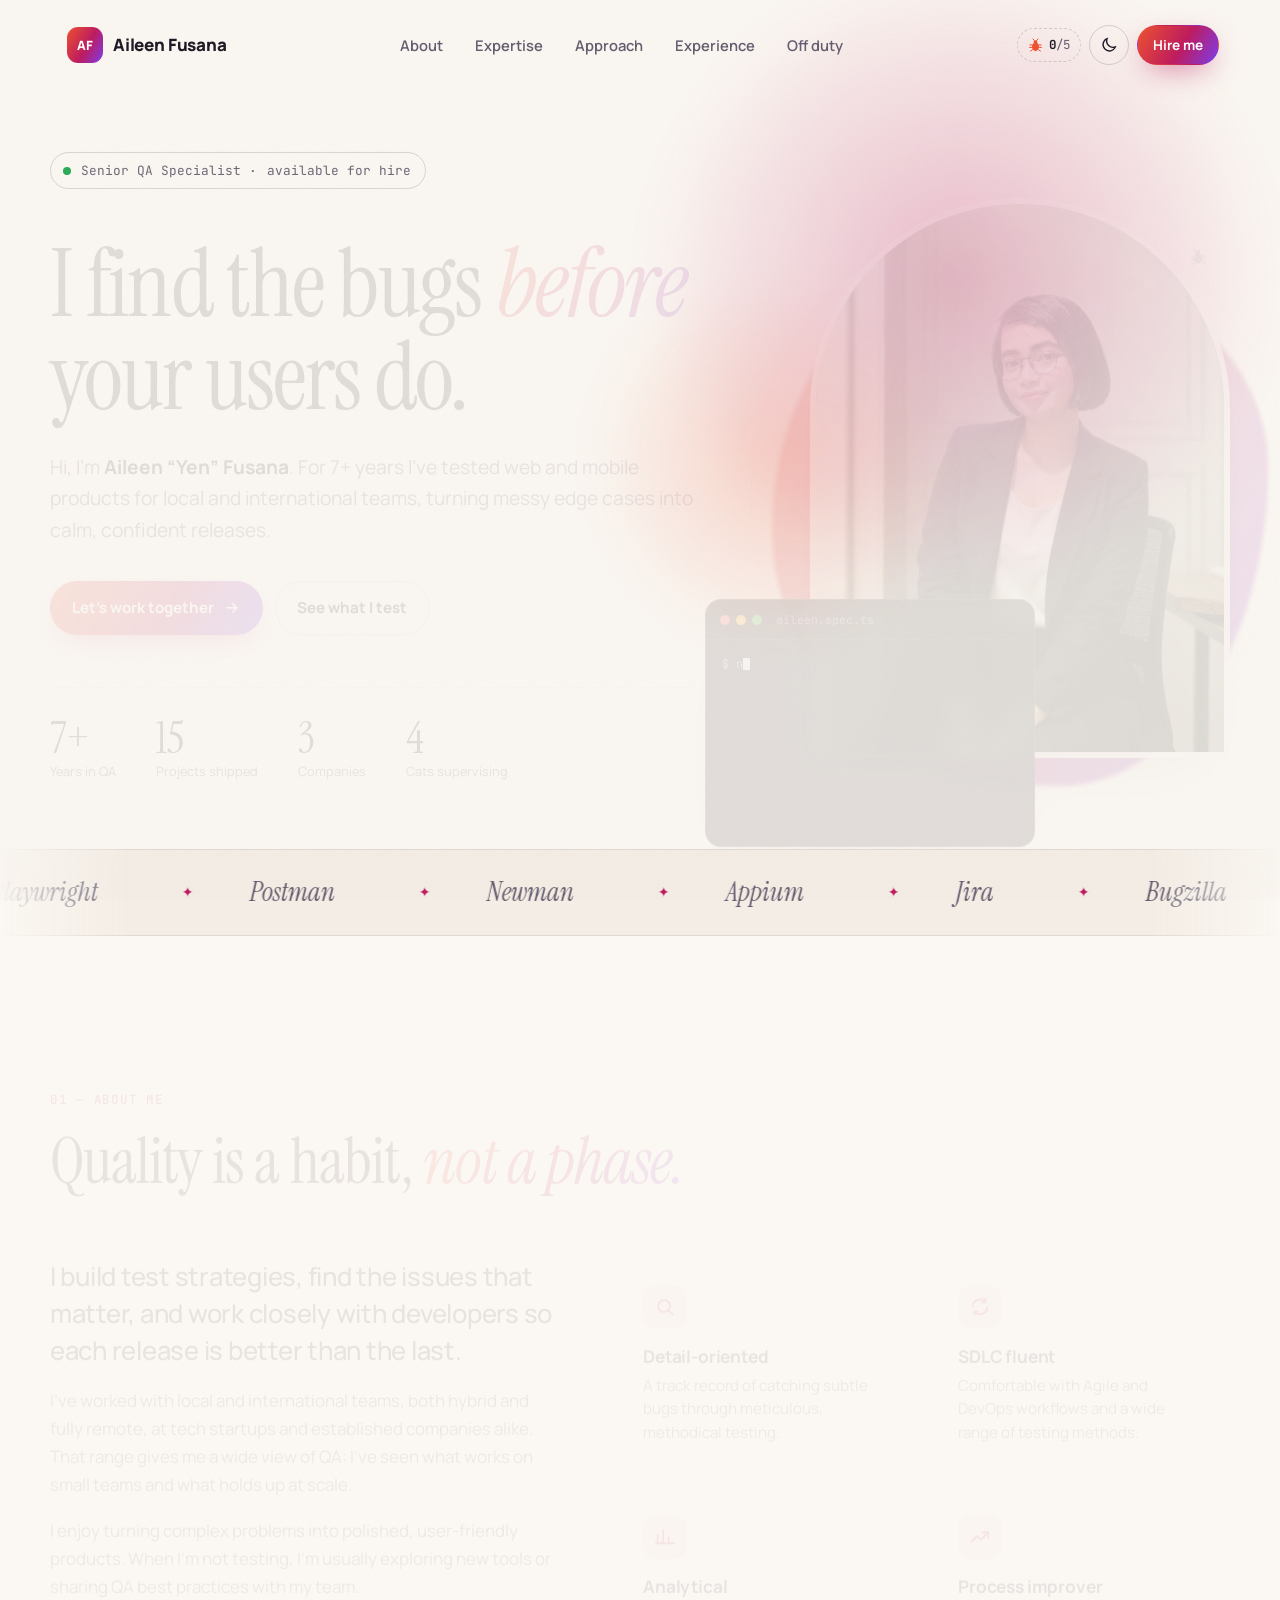
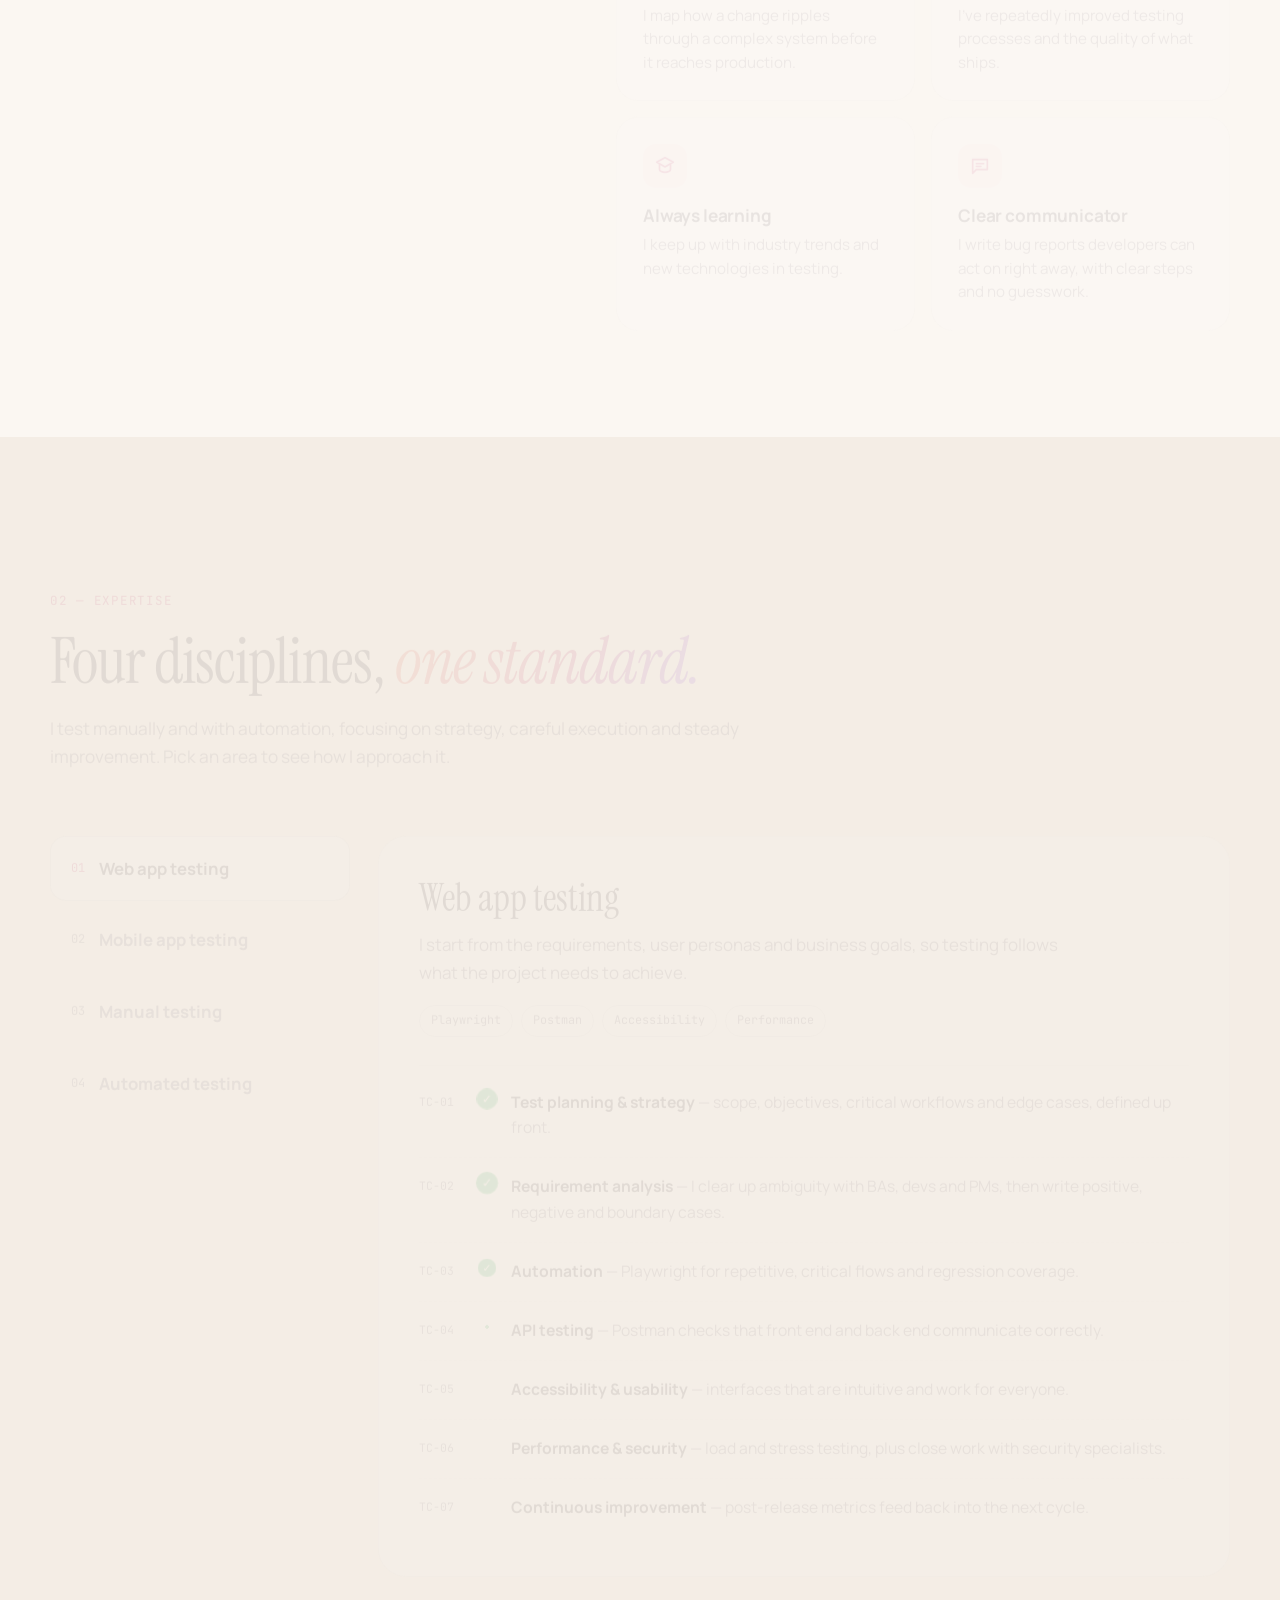
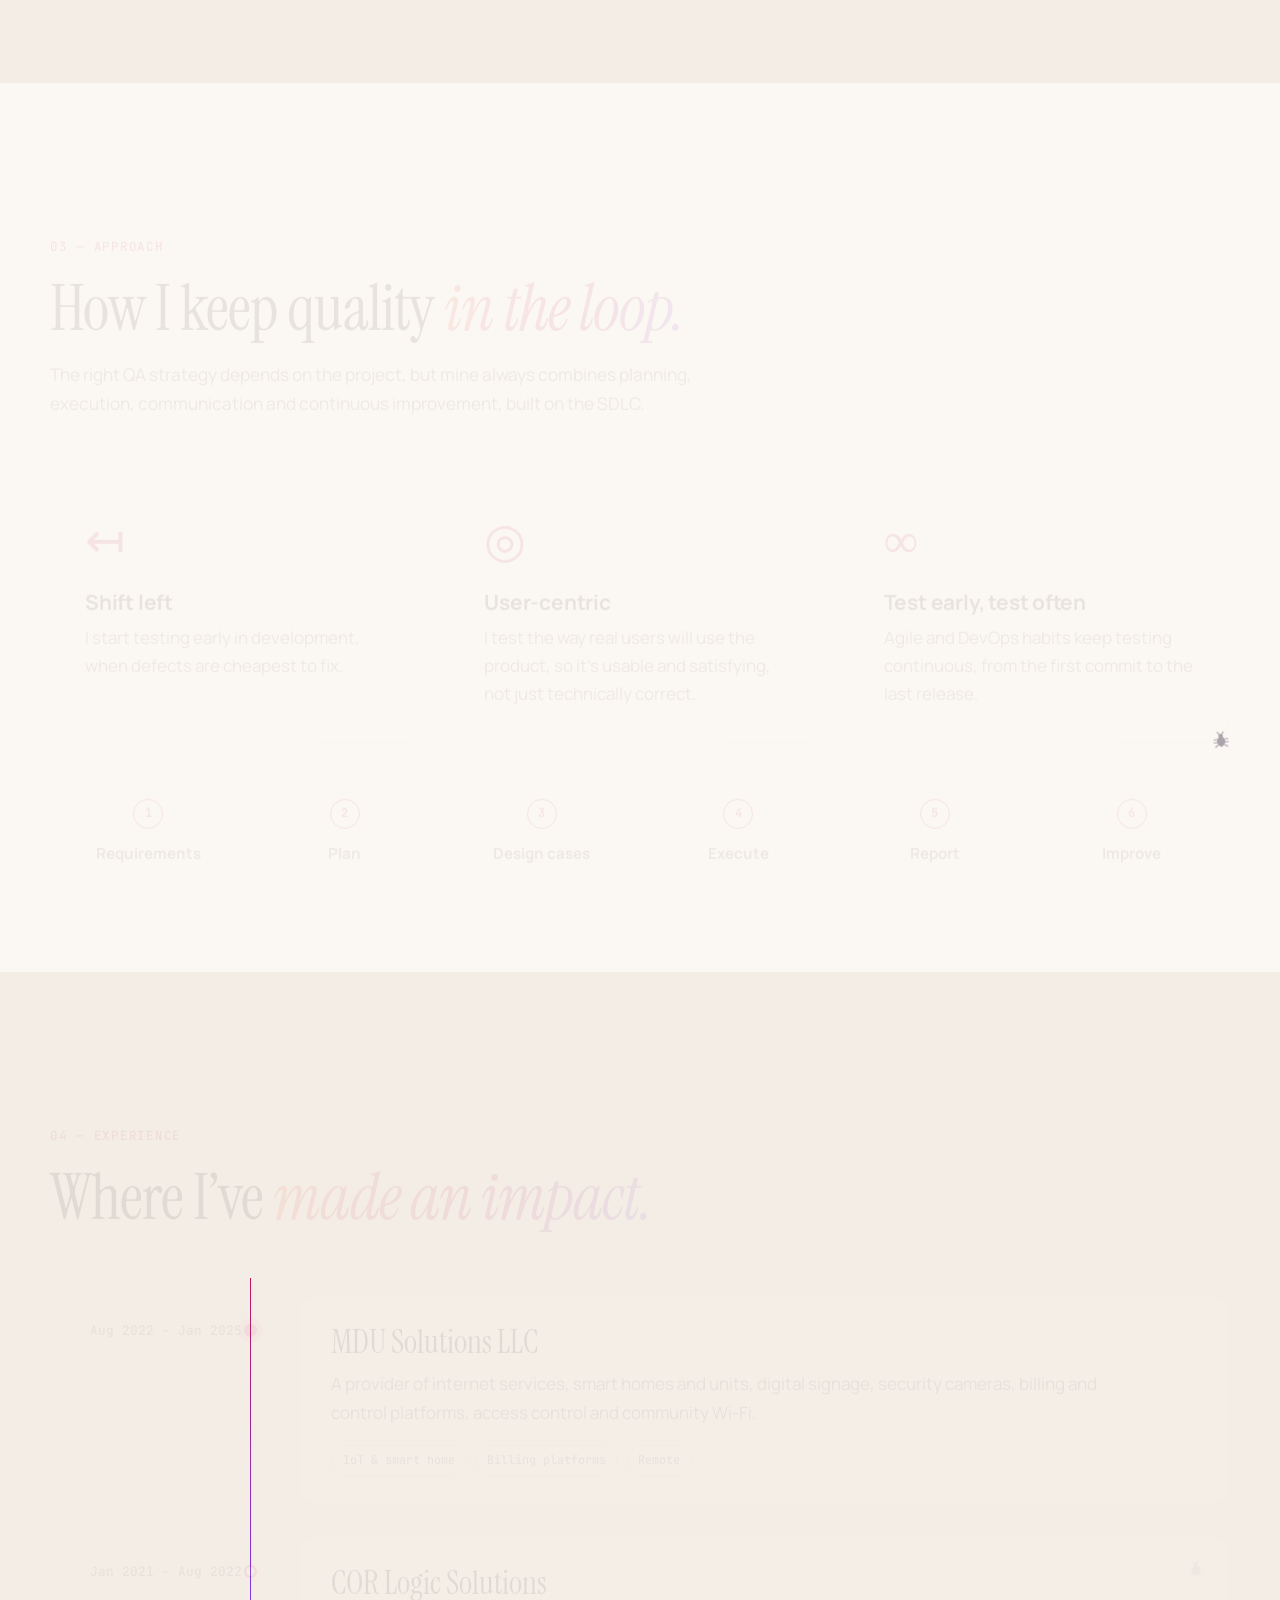
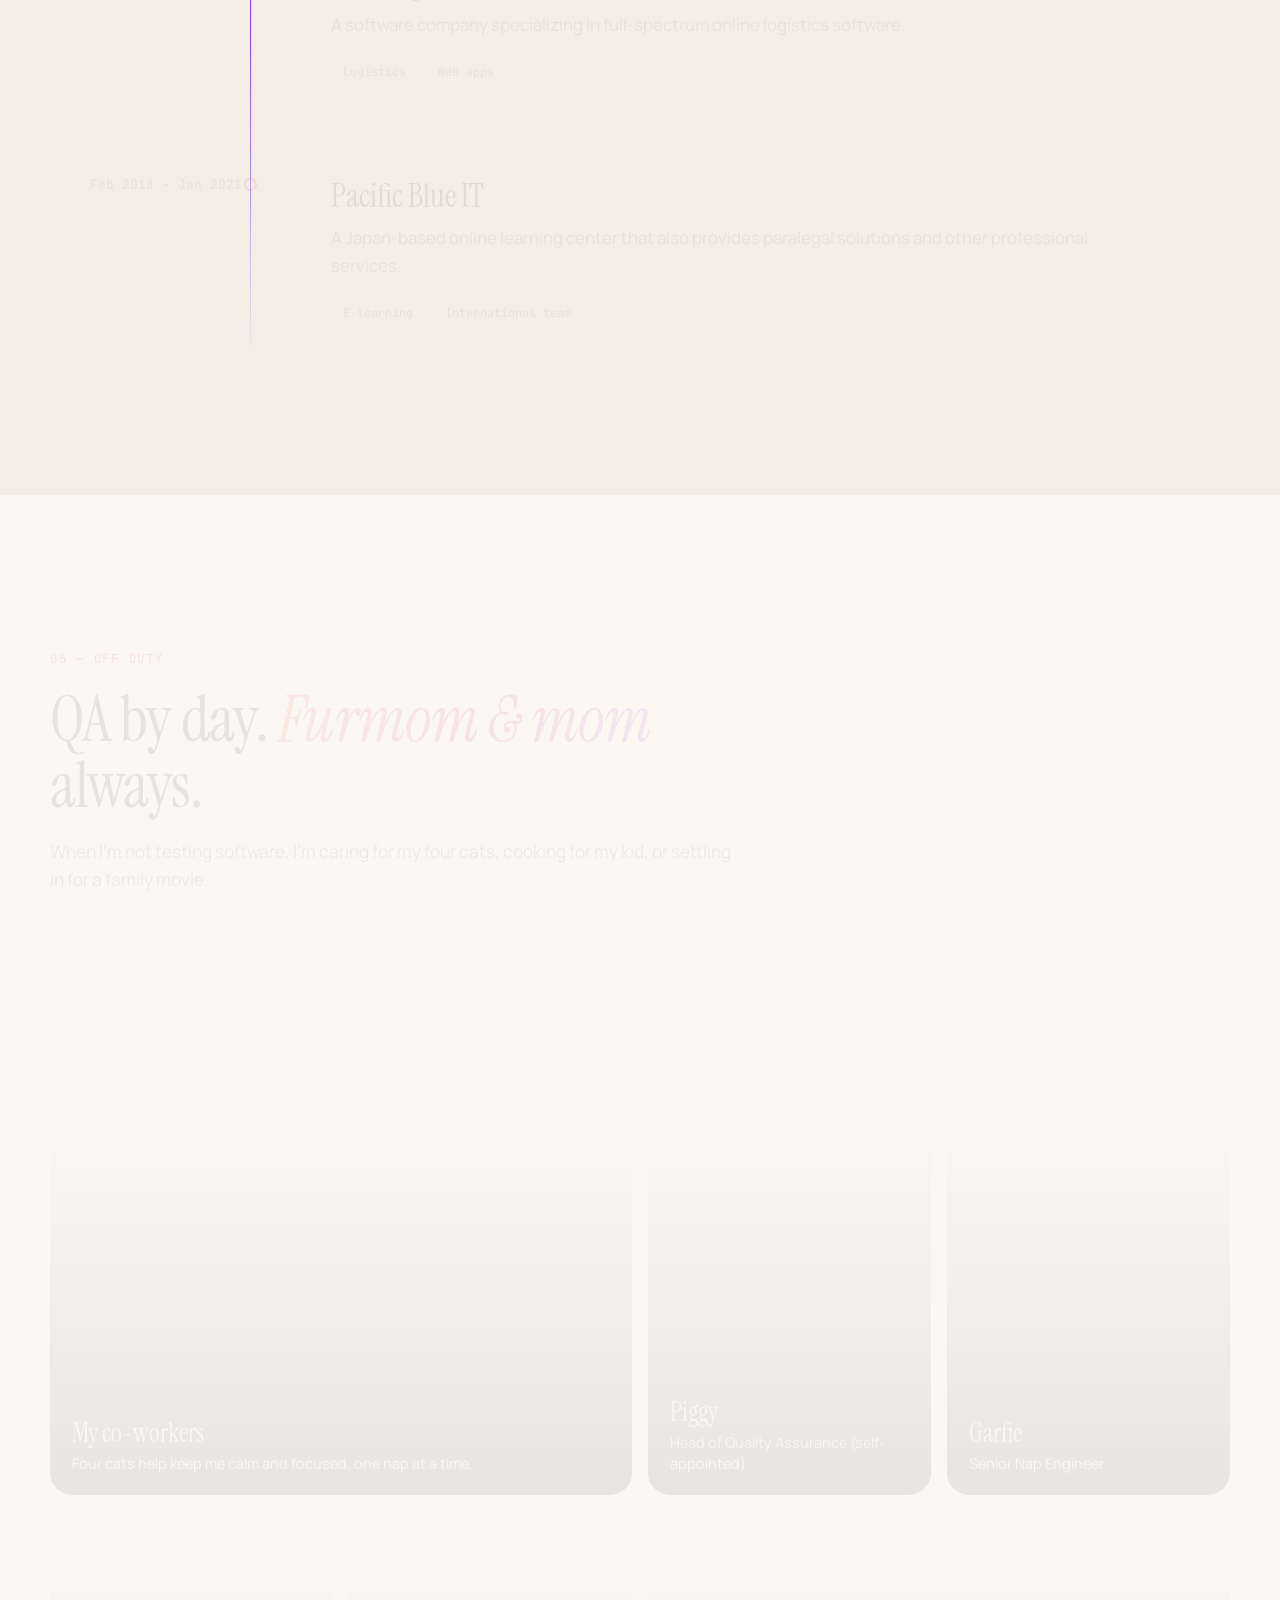
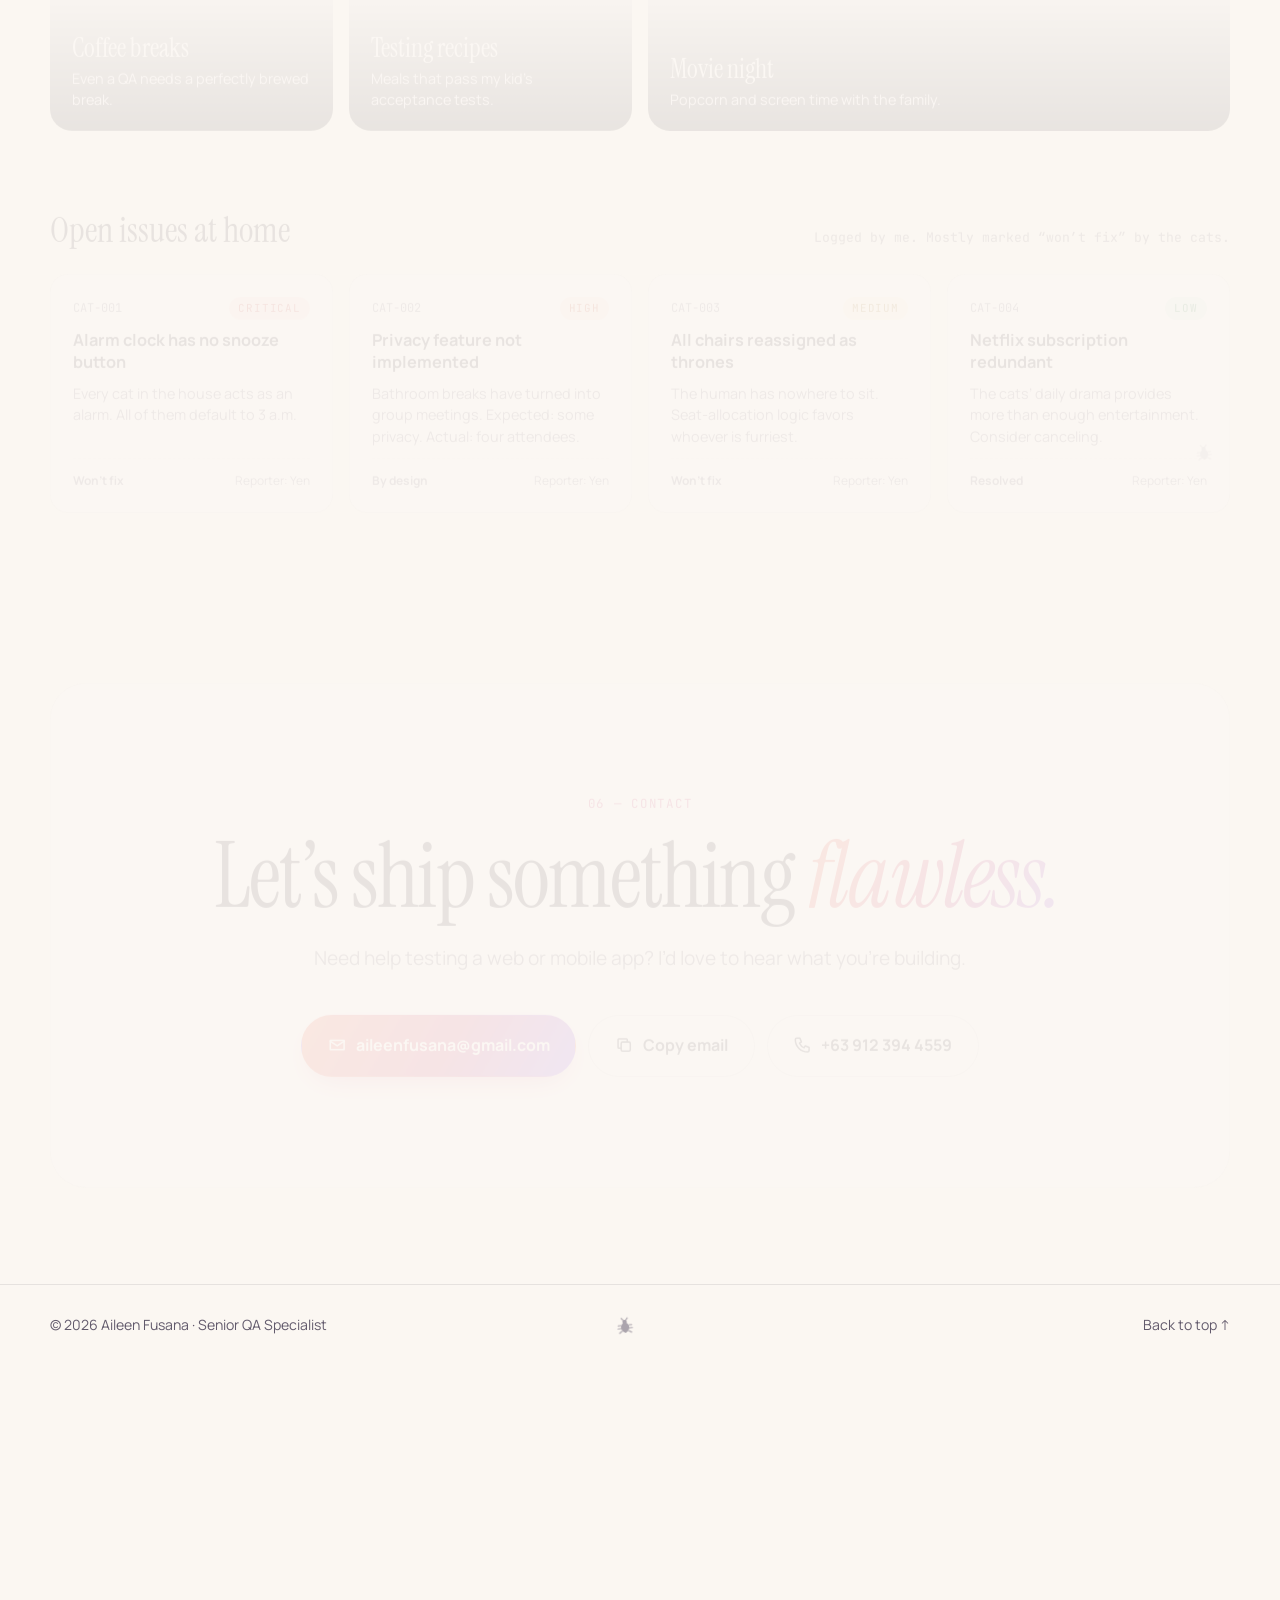
==== commit 585e8213: "Change title to "Senior QA Specialist" Update the page title, search description, link-preview title" ====
--- a/v2/index.html
+++ b/v2/index.html
@@ -2,7 +2,7 @@
 <html lang="en">
 <head>
   <meta charset="utf-8">
-  <title>Aileen Fusana — Senior QA Analyst</title>
+  <title>Aileen Fusana — Senior QA Specialist</title>
   <meta http-equiv="refresh" content="0; url=../">
   <link rel="canonical" href="../">
 </head>
